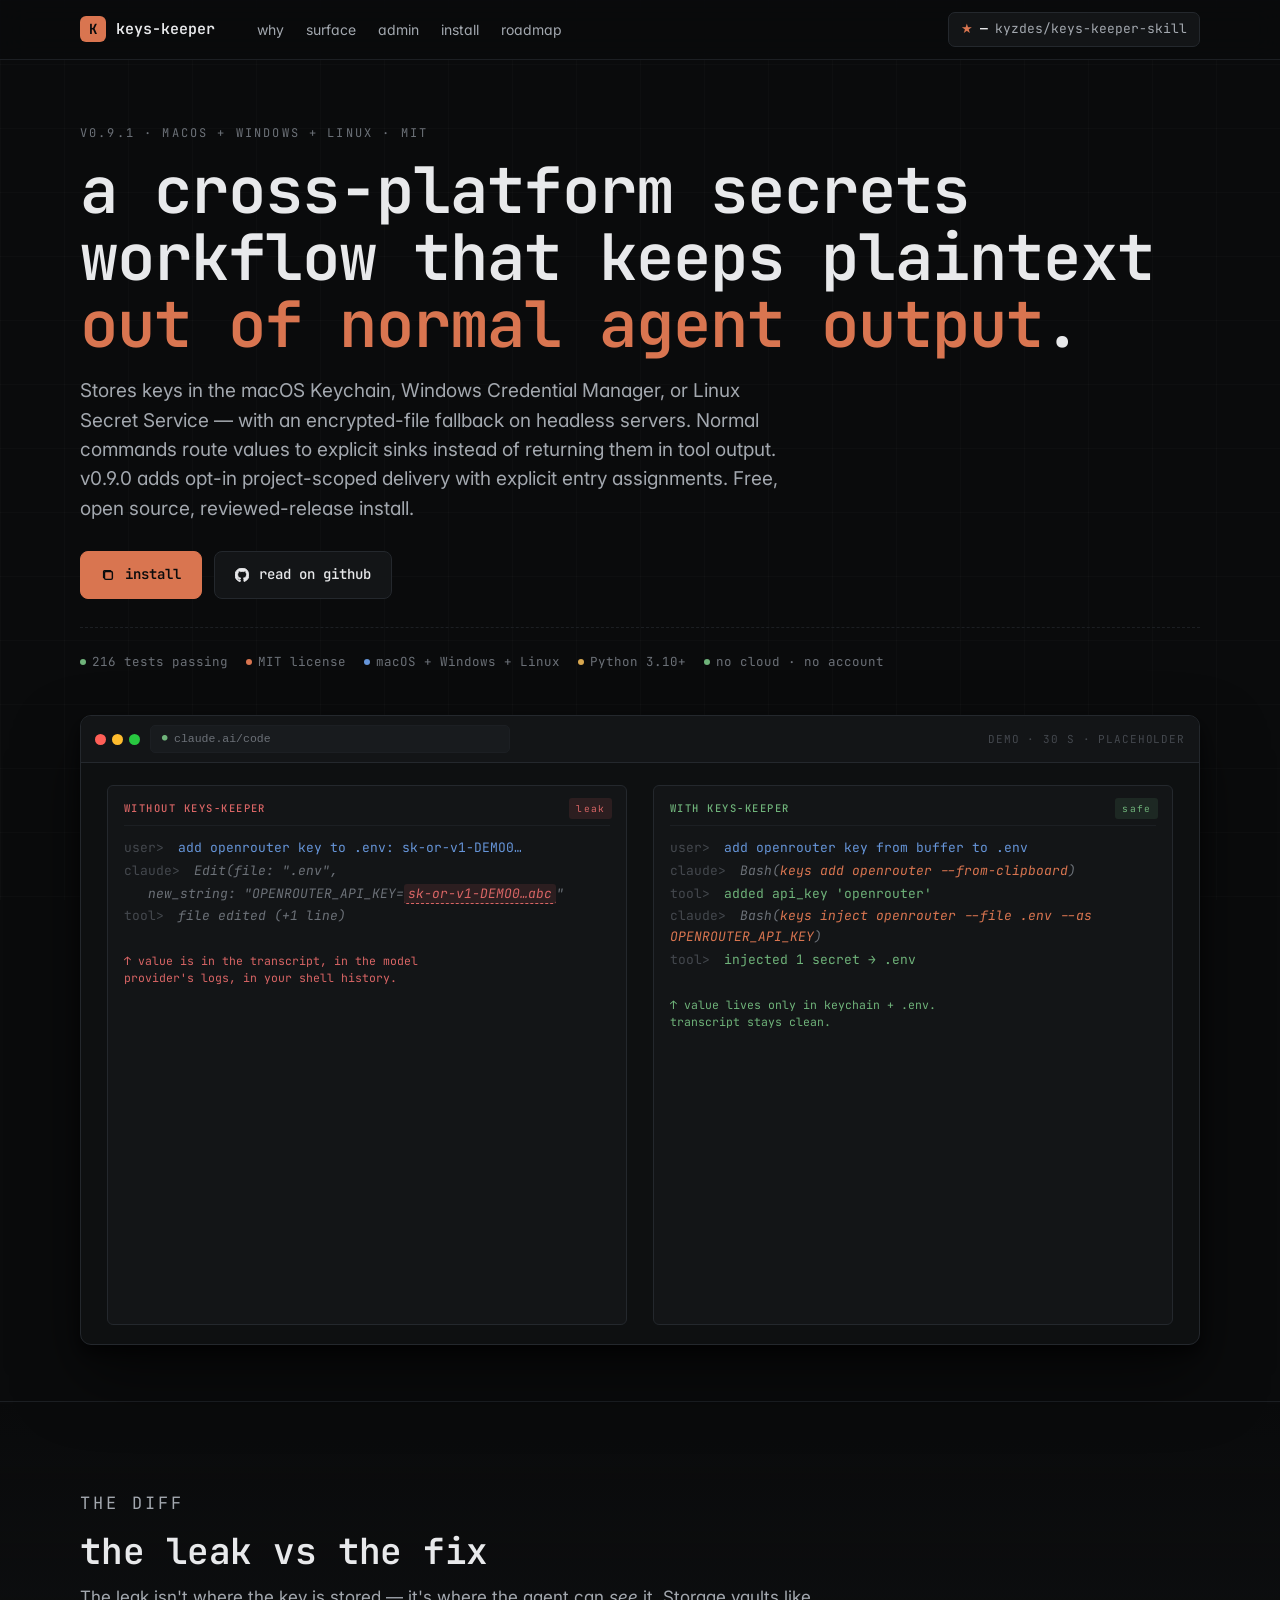
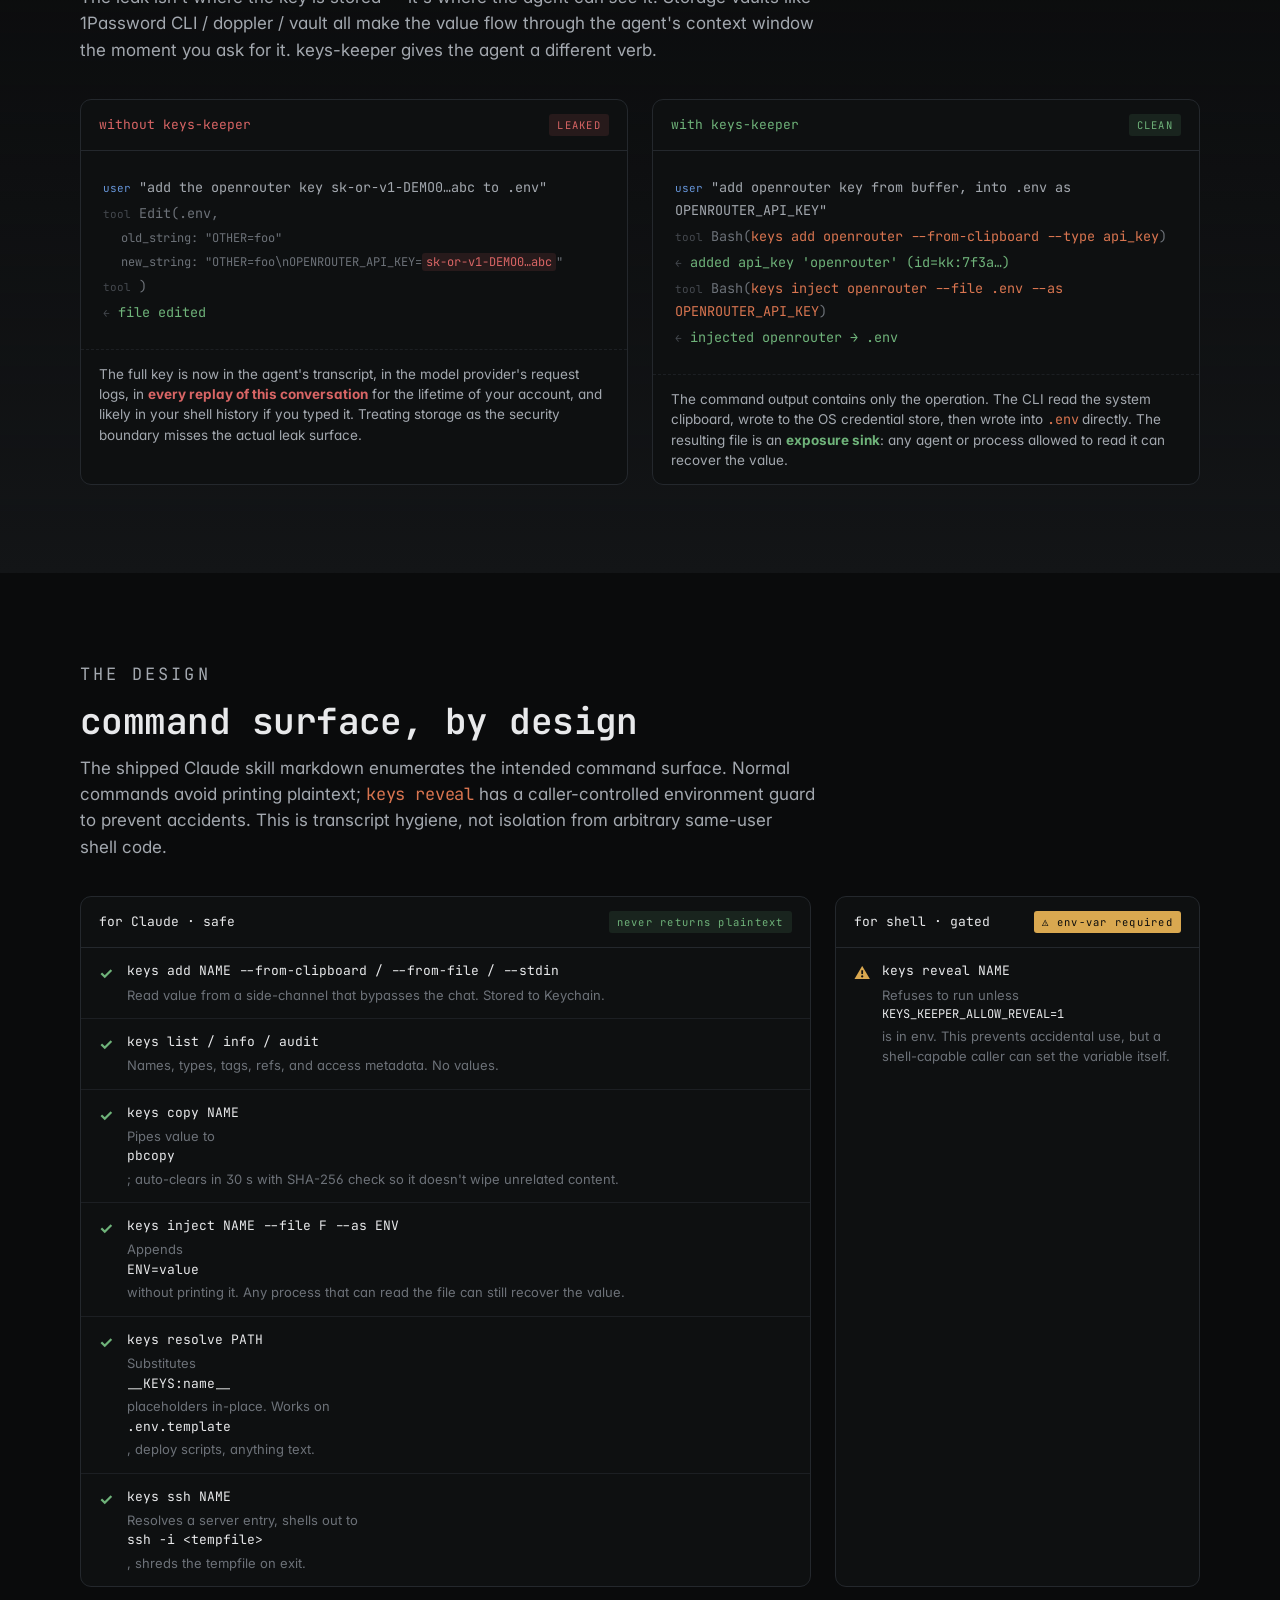
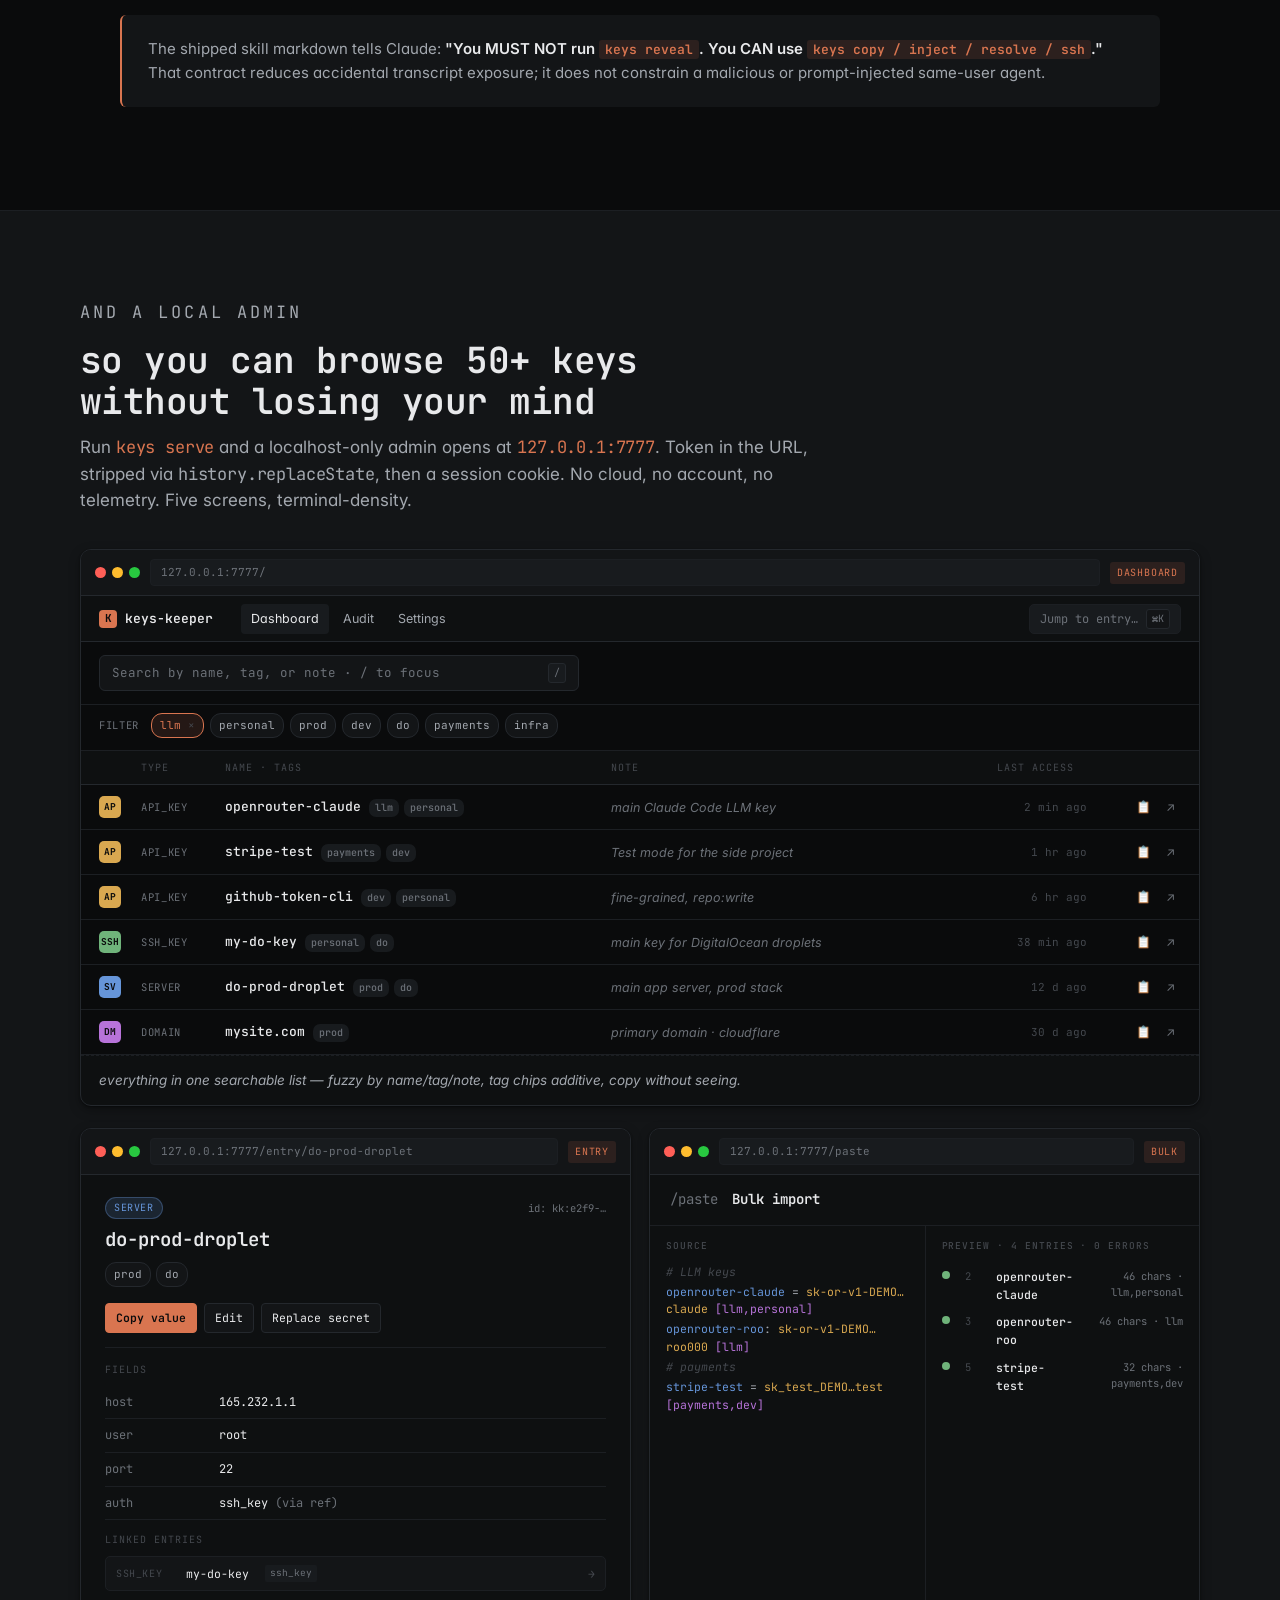
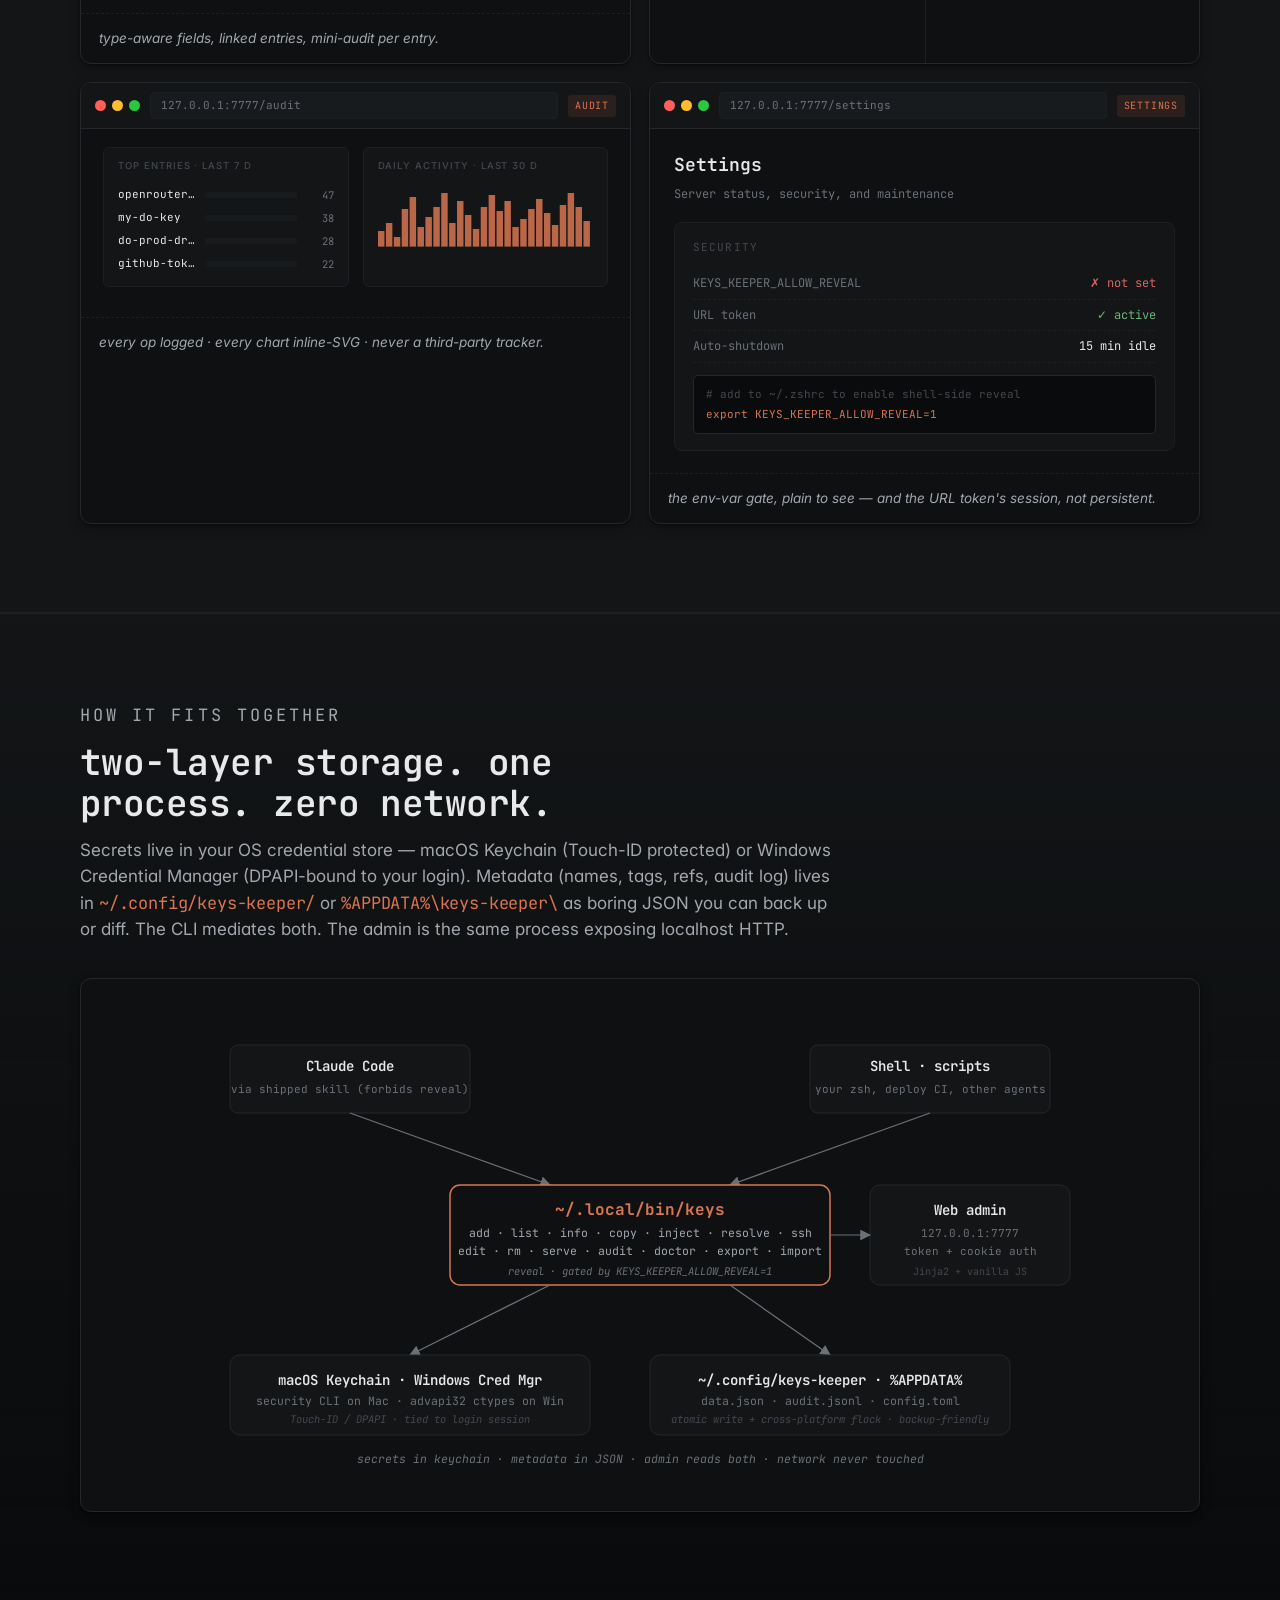
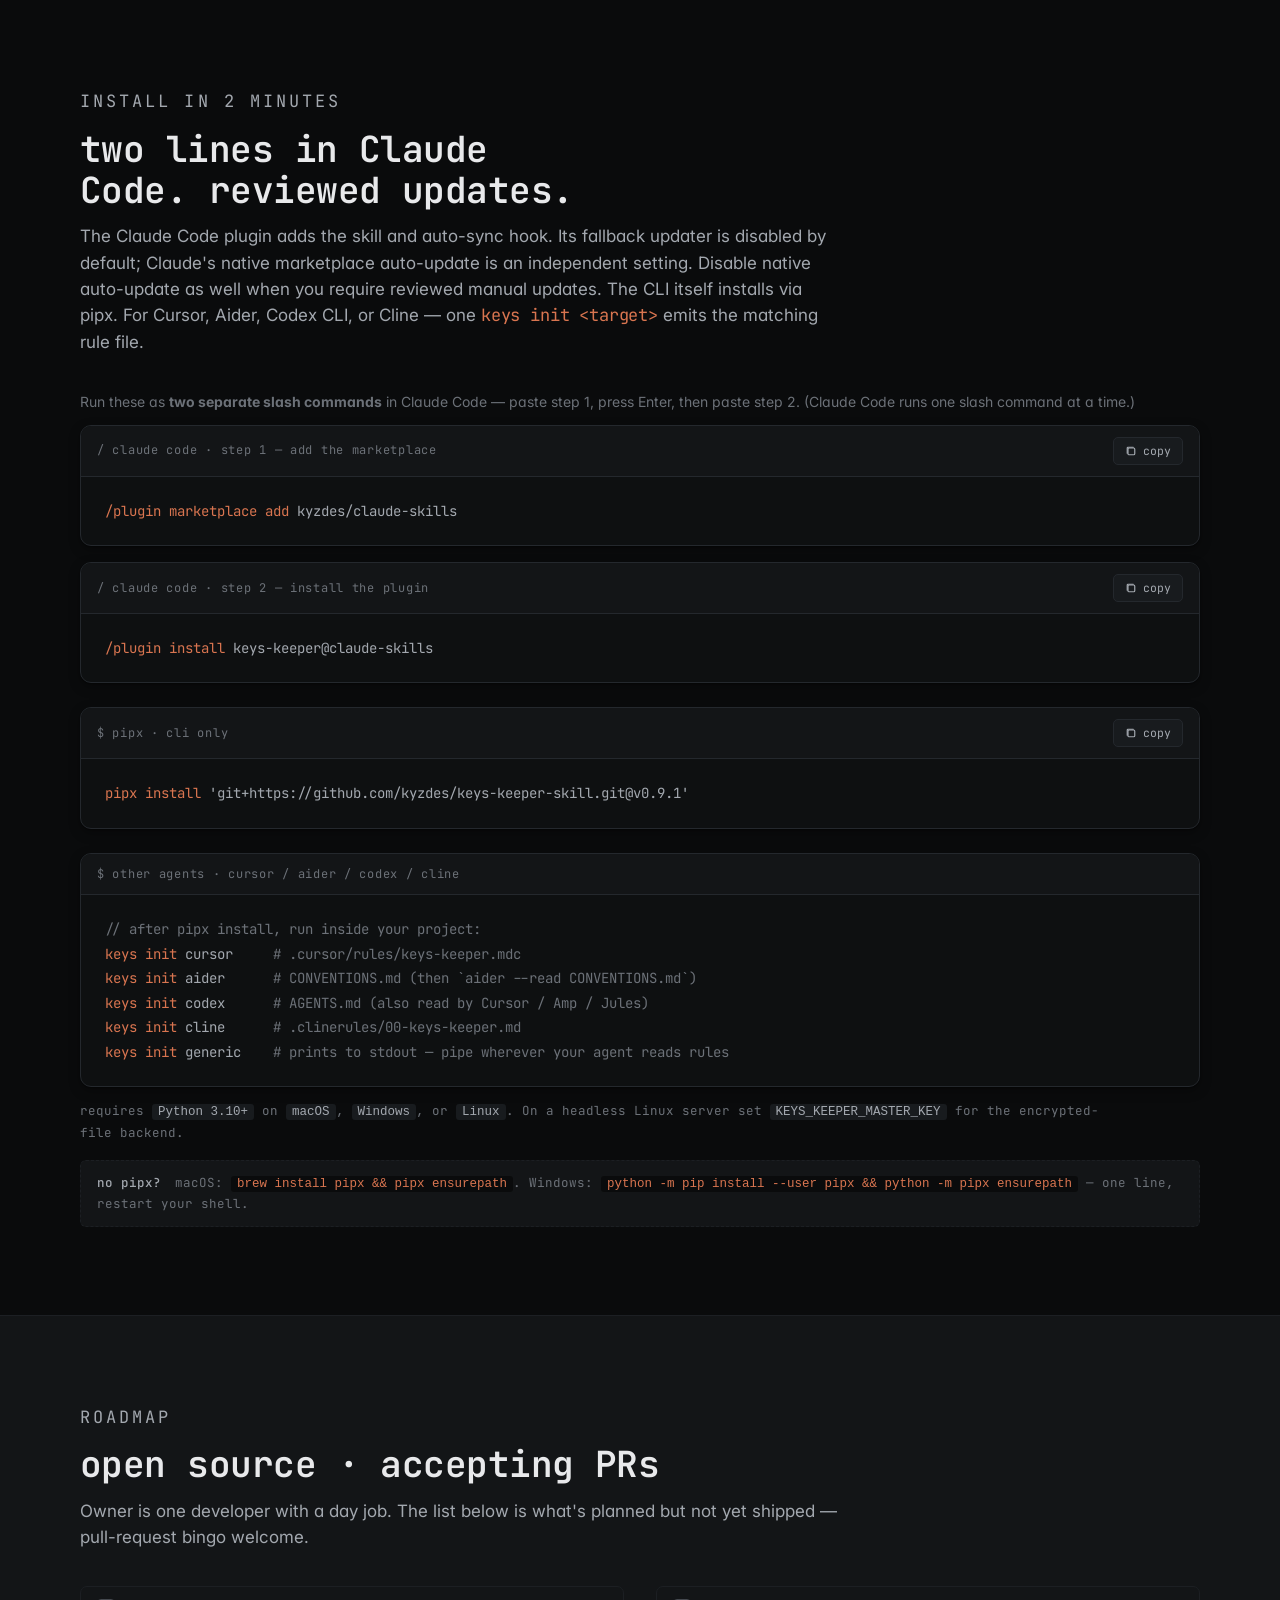
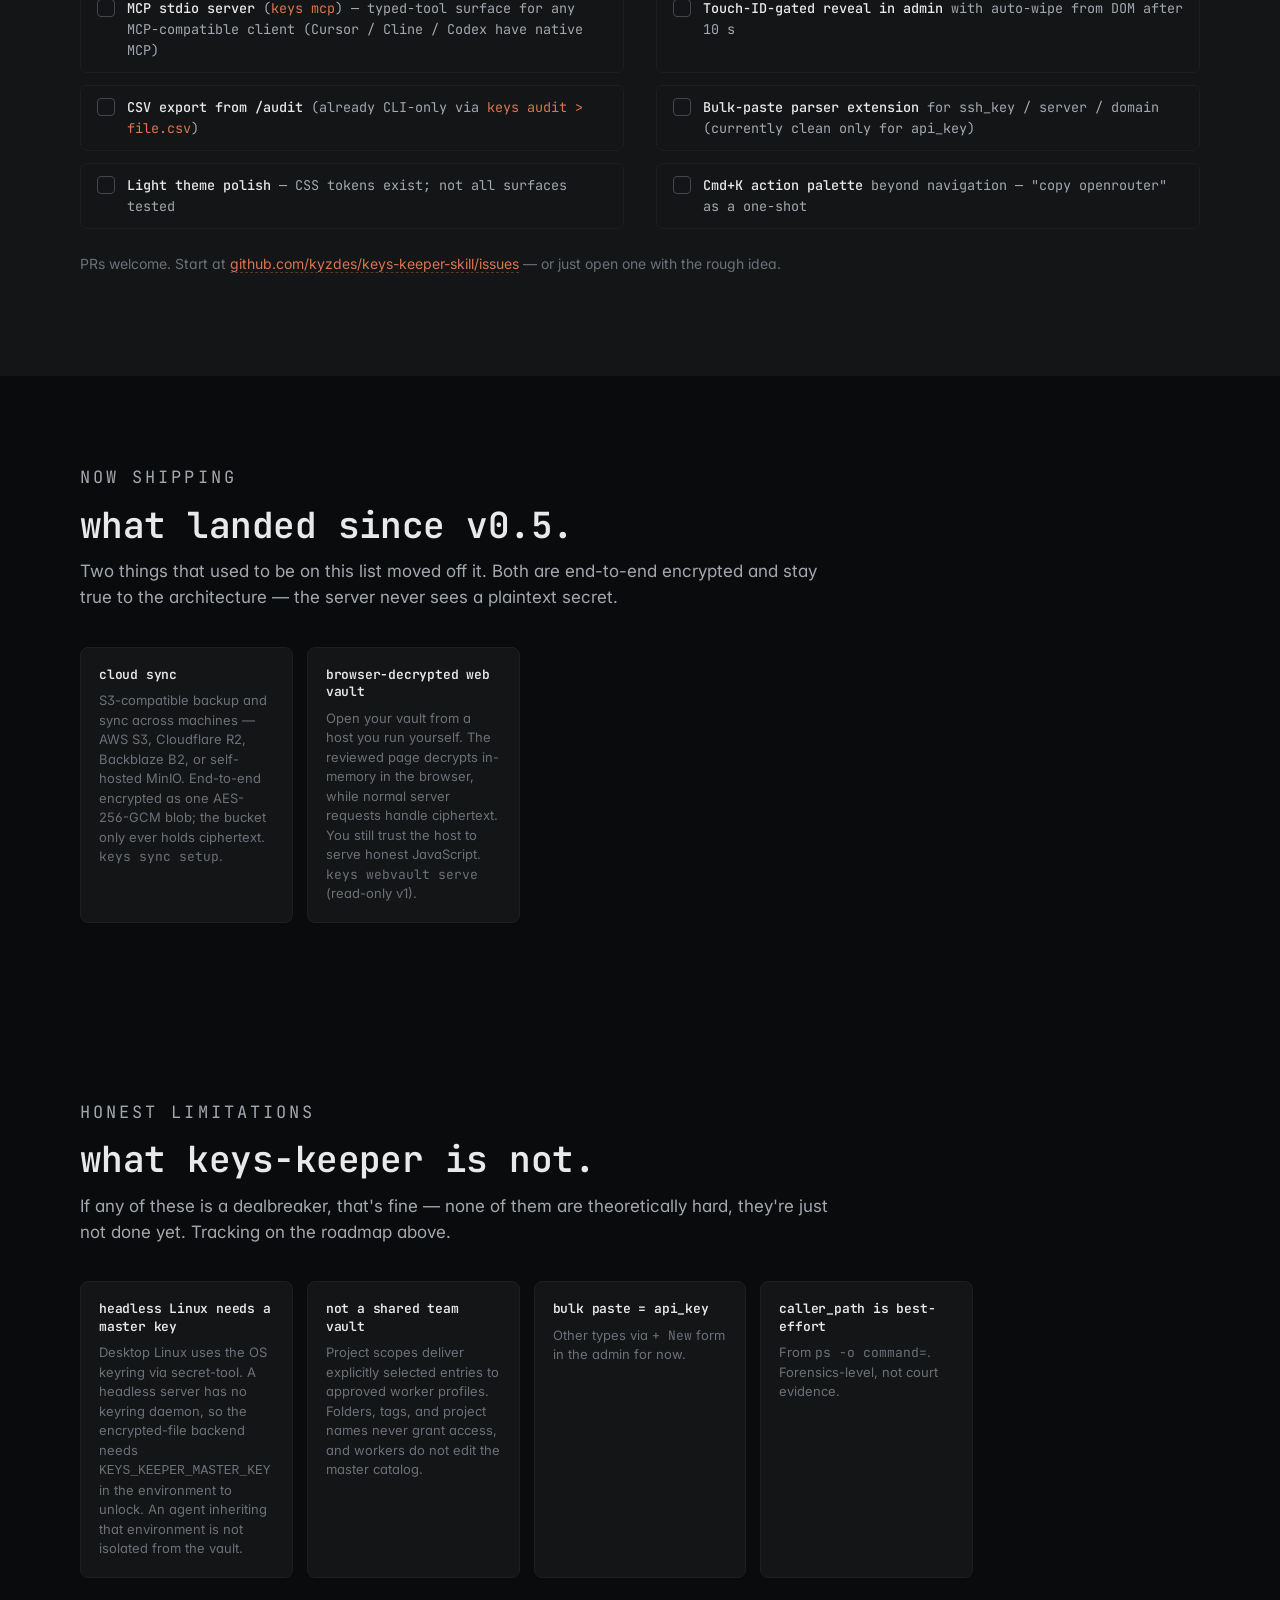
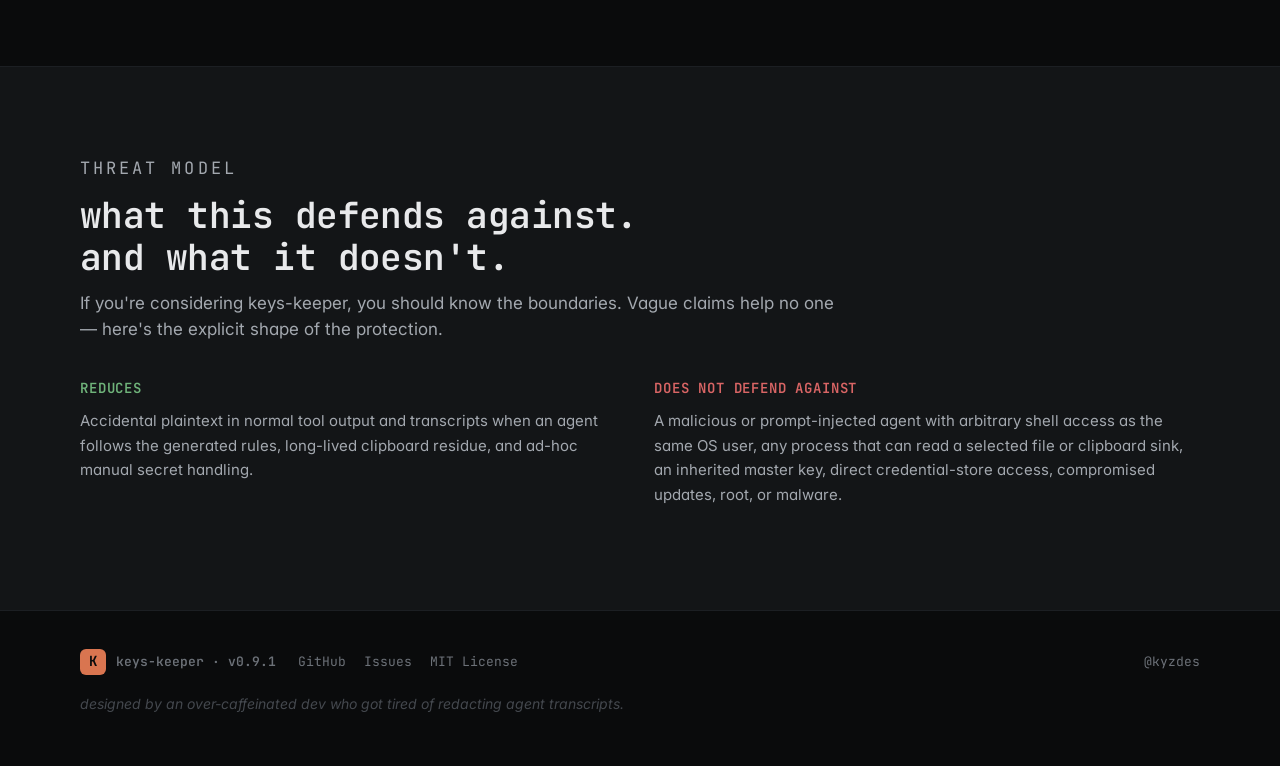
==== docs/landing/index.html @ 40815736 "Align release documentation and generated fixtures with 0.9.1" ====
<!DOCTYPE html>
<html lang="en" data-theme="dark">
<head>
<meta charset="UTF-8">
<meta name="viewport" content="width=device-width, initial-scale=1, viewport-fit=cover">
<title>keys-keeper · keep plaintext out of normal agent tool responses</title>
<meta name="description" content="Stores keys in the native OS credential store and routes normal agent workflows to explicit local sinks without printing plaintext. Free, MIT, OSS.">
<meta name="theme-color" content="#0a0b0c">
<meta property="og:title" content="keys-keeper · transcript-safer secret workflows for coding agents">
<meta property="og:description" content="Stores keys in the native OS credential store and avoids returning plaintext in normal agent tool output. Same-user shell access remains outside the boundary.">
<meta property="og:url" content="https://github.com/kyzdes/keys-keeper-skill">
<meta property="og:type" content="website">
<meta name="twitter:card" content="summary_large_image">
<link rel="preconnect" href="https://fonts.googleapis.com">
<link rel="preconnect" href="https://fonts.gstatic.com" crossorigin>
<link href="https://fonts.googleapis.com/css2?family=JetBrains+Mono:wght@400;500;600;700&family=Inter:wght@400;450;500;600;700&display=swap" rel="stylesheet">
<style>
/* ──────────────── tokens (lifted from src/keys_keeper/static/app.css) ─────────────── */
:root {
  --bg: #0a0b0c;
  --bg-elevated: #0e1011;
  --surface: #131517;
  --surface-2: #181b1e;
  --surface-hover: #1f2327;
  --border: #24282d;
  --border-subtle: #1c1f23;
  --border-strong: #2f343a;
  --text: #e8e9eb;
  --text-2: #a3a8af;
  --text-3: #6c7178;
  --text-4: #44484e;
  --accent: #d97550;
  --accent-soft: rgba(217, 117, 80, 0.12);
  --accent-line: rgba(217, 117, 80, 0.35);
  --success: #6fb37a;
  --success-soft: rgba(111, 179, 122, 0.12);
  --danger: #d96565;
  --danger-soft: rgba(217, 101, 101, 0.12);
  --warning: #d9a850;
  --info: #6695d9;
  --type-api: #d9a850;
  --type-ssh: #6fb37a;
  --type-server: #6695d9;
  --type-domain: #b773d9;
  --type-note: #8d92a0;
  --shadow-md: 0 1px 2px rgba(0,0,0,0.4), 0 4px 12px rgba(0,0,0,0.3);
  --shadow-lg: 0 4px 8px rgba(0,0,0,0.5), 0 16px 32px rgba(0,0,0,0.4);
  --shadow-xl: 0 8px 16px rgba(0,0,0,0.55), 0 32px 64px rgba(0,0,0,0.5);
  --max-w: 1120px;
  --gutter: 28px;
}

* { box-sizing: border-box; }
html, body { margin: 0; padding: 0; }
body {
  font-family: 'Inter', -apple-system, BlinkMacSystemFont, sans-serif;
  background: var(--bg);
  color: var(--text);
  font-size: 16px;
  line-height: 1.55;
  -webkit-font-smoothing: antialiased;
  -moz-osx-font-smoothing: grayscale;
  font-feature-settings: "ss01", "cv11";
}
.mono { font-family: 'JetBrains Mono', ui-monospace, 'SF Mono', Menlo, monospace; font-feature-settings: "ss01", "cv02", "cv11"; letter-spacing: -0.01em; }

a { color: inherit; text-decoration: none; }
a:hover { color: var(--accent); }
button { font: inherit; cursor: pointer; }
::selection { background: var(--accent-soft); color: var(--text); }

/* subtle ambient grid behind the hero — enough to ground but not loud */
body::before {
  content: '';
  position: fixed;
  inset: 0;
  background-image:
    linear-gradient(to right, rgba(255,255,255,0.018) 1px, transparent 1px),
    linear-gradient(to bottom, rgba(255,255,255,0.018) 1px, transparent 1px);
  background-size: 64px 64px;
  pointer-events: none;
  z-index: 0;
}

main, nav, footer { position: relative; z-index: 1; }

/* ──────────────── nav ─────────────── */
nav.topbar {
  position: sticky;
  top: 0;
  z-index: 10;
  display: flex;
  align-items: center;
  height: 60px;
  padding: 0 var(--gutter);
  background: rgba(10, 11, 12, 0.78);
  backdrop-filter: saturate(160%) blur(14px);
  border-bottom: 1px solid var(--border-subtle);
}
nav .inner {
  width: 100%;
  max-width: var(--max-w);
  margin: 0 auto;
  display: flex;
  align-items: center;
  gap: 18px;
}
.brand { display: flex; align-items: center; gap: 10px; font-family: 'JetBrains Mono', monospace; font-weight: 600; font-size: 15px; }
.brand .glyph { width: 26px; height: 26px; border-radius: 6px; background: var(--accent); color: var(--bg); font-size: 14px; font-weight: 700; display: inline-flex; align-items: center; justify-content: center; }
nav .links { display: flex; gap: 22px; margin-left: 24px; font-size: 14px; color: var(--text-2); }
nav .links a:hover { color: var(--text); }
nav .spacer { flex: 1; }
nav .stars {
  display: inline-flex; align-items: center; gap: 7px;
  padding: 6px 12px;
  background: var(--surface);
  border: 1px solid var(--border);
  border-radius: 7px;
  font-family: 'JetBrains Mono', monospace;
  font-size: 13px;
  color: var(--text-2);
}
nav .stars b { color: var(--text); font-weight: 600; }
nav .stars .star { color: var(--accent); }

/* ──────────────── shared ─────────────── */
section { padding: 88px var(--gutter); }
.wrap { max-width: var(--max-w); margin: 0 auto; }
h1, h2, h3 { font-family: 'JetBrains Mono', monospace; font-weight: 600; letter-spacing: -0.015em; }
h1 { font-size: clamp(38px, 5.6vw, 64px); line-height: 1.05; margin: 0 0 18px; text-wrap: balance; }
h2 { font-size: clamp(26px, 3.2vw, 36px); line-height: 1.15; margin: 0 0 12px; text-wrap: balance; }
h3 { font-size: 18px; line-height: 1.3; margin: 0 0 8px; }
p { margin: 0 0 14px; color: var(--text-2); text-wrap: pretty; }
.eyebrow { font-family: 'JetBrains Mono', monospace; font-size: 12px; letter-spacing: 0.18em; color: var(--text-3); text-transform: uppercase; margin: 0 0 14px; }
.section-head { margin-bottom: 36px; max-width: 760px; }
.section-head p { font-size: 17px; color: var(--text-2); }

/* ──────────────── S1 hero ─────────────── */
.hero { padding: 64px var(--gutter) 56px; }
.hero .wrap { display: grid; grid-template-columns: 1fr; gap: 44px; align-items: start; }
.hero h1 { color: var(--text); }
.hero h1 .accent { color: var(--accent); }
.hero .sub { font-size: 19px; line-height: 1.55; max-width: 720px; color: var(--text-2); margin: 0 0 28px; }

.cta-row { display: flex; gap: 12px; flex-wrap: wrap; align-items: center; }
.btn {
  display: inline-flex; align-items: center; gap: 10px;
  padding: 12px 20px;
  border-radius: 8px;
  border: 1px solid var(--border);
  background: var(--surface);
  color: var(--text);
  font-family: 'JetBrains Mono', monospace;
  font-size: 14px;
  font-weight: 500;
  transition: all 100ms ease;
}
.btn:hover { background: var(--surface-hover); border-color: var(--border-strong); color: var(--text); }
.btn-primary { background: var(--accent); border-color: var(--accent); color: var(--bg); font-weight: 600; }
.btn-primary:hover { filter: brightness(1.07); background: var(--accent); color: var(--bg); }
.btn-primary svg { stroke: var(--bg); }
.btn svg { width: 14px; height: 14px; stroke: currentColor; flex-shrink: 0; }

.hero-badges {
  display: flex; flex-wrap: wrap; gap: 10px 18px;
  margin-top: 28px;
  padding-top: 24px;
  border-top: 1px dashed var(--border-subtle);
  font-family: 'JetBrains Mono', monospace;
  font-size: 12.5px;
  color: var(--text-3);
}
.hero-badges span { display: inline-flex; align-items: center; gap: 6px; }
.hero-badges .dot { width: 6px; height: 6px; border-radius: 50%; background: var(--success); }
.hero-badges .dot-warn { background: var(--warning); }
.hero-badges .dot-info { background: var(--info); }
.hero-badges .dot-mit { background: var(--accent); }

/* ── hero video slot — animated terminal mock until real .mp4 lands ── */
.video-frame {
  position: relative;
  aspect-ratio: 16 / 9;
  border: 1px solid var(--border);
  border-radius: 11px;
  background: var(--bg-elevated);
  box-shadow: var(--shadow-xl);
  overflow: hidden;
}
.video-chrome {
  display: flex; align-items: center; gap: 10px;
  padding: 9px 14px;
  border-bottom: 1px solid var(--border);
  background: var(--surface);
}
.dots { display: inline-flex; gap: 6px; }
.dots span { width: 11px; height: 11px; border-radius: 50%; }
.dots span:nth-child(1) { background: #ff5f57; }
.dots span:nth-child(2) { background: #febc2e; }
.dots span:nth-child(3) { background: #28c840; }
.video-chrome .url {
  flex: 1; max-width: 360px; padding: 4px 11px; background: var(--surface-2);
  border: 1px solid var(--border-subtle); border-radius: 5px;
  font-family: 'JetBrains Mono', monospace; font-size: 11.5px; color: var(--text-3);
  display: flex; align-items: center; gap: 7px;
}
.video-chrome .url::before { content: '●'; color: var(--success); font-size: 9px; }
.video-chrome .label {
  margin-left: auto; font-family: 'JetBrains Mono', monospace; font-size: 11px;
  letter-spacing: 0.08em; color: var(--text-4); text-transform: uppercase;
}

.terminal-mock {
  font-family: 'JetBrains Mono', monospace;
  font-size: 13px;
  line-height: 1.6;
  padding: 22px 26px;
  display: grid;
  grid-template-columns: 1fr 1fr;
  gap: 26px;
  height: calc(100% - 44px);
  overflow: hidden;
}
.tm-pane { position: relative; padding: 14px 16px; border-radius: 6px; background: var(--surface); border: 1px solid var(--border); overflow: hidden; }
.tm-pane h4 {
  font-size: 10.5px; letter-spacing: 0.14em; text-transform: uppercase;
  margin: 0 0 12px; padding-bottom: 8px; border-bottom: 1px solid var(--border-subtle);
  font-family: 'JetBrains Mono', monospace; font-weight: 500;
}
.tm-pane.bad h4 { color: var(--danger); }
.tm-pane.good h4 { color: var(--success); }
.tm-pane.bad { animation: pulseBad 16s ease-in-out infinite; }
.tm-pane.good { animation: pulseGood 16s ease-in-out infinite; }
@keyframes pulseBad {
  0%, 45%, 100% { box-shadow: 0 0 0 0 rgba(217, 101, 101, 0); border-color: var(--border); }
  50%, 90%      { box-shadow: 0 0 0 1px var(--danger); border-color: var(--danger); }
}
@keyframes pulseGood {
  0%, 45%, 100% { box-shadow: 0 0 0 1px var(--success); border-color: var(--success); }
  50%, 90%      { box-shadow: 0 0 0 0 rgba(111, 179, 122, 0); border-color: var(--border); }
}
.tm-line { color: var(--text-2); margin: 2px 0; }
.tm-line .prompt { color: var(--text-4); margin-right: 6px; }
.tm-line .user { color: var(--info); }
.tm-line .tool { color: var(--text-3); font-style: italic; }
.tm-line .leak { color: var(--danger); background: var(--danger-soft); padding: 1px 4px; border-radius: 3px; border-bottom: 1px dashed var(--danger); }
.tm-line .ok { color: var(--success); }
.tm-line .cmd { color: var(--accent); }
.tm-caption {
  position: absolute; bottom: 10px; left: 16px; right: 16px;
  font-size: 11px; color: var(--text-4); font-style: italic;
  border-top: 1px dashed var(--border-subtle); padding-top: 10px;
  margin-top: 10px;
  background: var(--surface);
}
.tm-marker {
  position: absolute; top: 12px; right: 14px;
  font-family: 'JetBrains Mono', monospace;
  font-size: 9.5px; letter-spacing: 0.12em;
  padding: 3px 7px; border-radius: 3px;
}
.tm-marker.bad { background: var(--danger-soft); color: var(--danger); }
.tm-marker.good { background: var(--success-soft); color: var(--success); }

.hero-cta-bar { display: flex; flex-direction: column; gap: 22px; }

/* ──────────────── S2 contrast ─────────────── */
.contrast { background: linear-gradient(180deg, transparent 0%, var(--surface) 100%); border-top: 1px solid var(--border-subtle); }
.contrast-grid { display: grid; grid-template-columns: 1fr 1fr; gap: 24px; }
.contrast-col { border: 1px solid var(--border); border-radius: 11px; background: var(--bg-elevated); overflow: hidden; transition: opacity 200ms ease; }
.contrast-col__header { display: flex; align-items: center; justify-content: space-between; padding: 14px 18px; border-bottom: 1px solid var(--border); font-family: 'JetBrains Mono', monospace; font-size: 13px; }
.contrast-col__header .pill { font-size: 10.5px; letter-spacing: 0.12em; padding: 3px 8px; border-radius: 3px; }
.contrast-col.bad .pill { background: var(--danger-soft); color: var(--danger); }
.contrast-col.good .pill { background: var(--success-soft); color: var(--success); }
.contrast-col.bad .contrast-col__header { color: var(--danger); }
.contrast-col.good .contrast-col__header { color: var(--success); }
.contrast-col__body { padding: 22px; font-family: 'JetBrains Mono', monospace; font-size: 13.5px; line-height: 1.7; }
.contrast-col__caption {
  padding: 14px 18px; border-top: 1px dashed var(--border-subtle);
  font-family: 'Inter', sans-serif; font-size: 13.5px; color: var(--text-2); line-height: 1.5;
}
.contrast-col.bad .contrast-col__caption strong { color: var(--danger); }
.contrast-col.good .contrast-col__caption strong { color: var(--success); }

.tx-line { color: var(--text-2); margin: 3px 0; }
.tx-line .role { color: var(--text-4); margin-right: 8px; font-size: 11px; }
.tx-line .role-user { color: var(--info); }
.tx-line .tool { color: var(--text-3); }
.tx-line .leak { color: var(--danger); background: var(--danger-soft); padding: 1px 4px; border-radius: 3px; }
.tx-line .ok { color: var(--success); }
.tx-line .cmd { color: var(--accent); }
.tx-line.indent { padding-left: 18px; color: var(--text-3); font-size: 12px; }

/* ──────────────── S3 surface ─────────────── */
.surface-grid { display: grid; grid-template-columns: 2fr 1fr; gap: 24px; }
.surface-col {
  background: var(--bg-elevated); border: 1px solid var(--border); border-radius: 11px; overflow: hidden;
}
.surface-col__header { padding: 14px 18px; border-bottom: 1px solid var(--border); display: flex; align-items: center; justify-content: space-between; }
.surface-col__header .label { font-family: 'JetBrains Mono', monospace; font-size: 13px; }
.surface-col__header .badge { font-family: 'JetBrains Mono', monospace; font-size: 10.5px; letter-spacing: 0.12em; padding: 3px 8px; border-radius: 3px; }
.surface-col.safe .badge { background: var(--success-soft); color: var(--success); }
.surface-col.gated .badge { background: var(--warning); color: var(--bg); }
.surface-row { display: grid; grid-template-columns: 16px 1fr; gap: 12px; padding: 13px 18px; border-bottom: 1px solid var(--border-subtle); align-items: start; }
.surface-row:last-child { border-bottom: none; }
.surface-row .check { color: var(--success); font-weight: 700; line-height: 1.5; }
.surface-row.warn .check { color: var(--warning); }
.surface-row code { font-family: 'JetBrains Mono', monospace; font-size: 13px; color: var(--text); display: block; margin-bottom: 4px; }
.surface-row .desc { font-size: 13px; color: var(--text-3); line-height: 1.5; }
.surface-callout {
  margin-top: 28px;
  padding: 22px 26px;
  border-left: 2px solid var(--accent);
  background: var(--surface);
  border-radius: 6px;
  font-family: 'Inter', sans-serif;
  font-size: 15px;
  color: var(--text-2);
  line-height: 1.6;
}
.surface-callout strong { color: var(--text); font-weight: 600; }
.surface-callout code { font-family: 'JetBrains Mono', monospace; color: var(--accent); background: var(--accent-soft); padding: 1px 6px; border-radius: 3px; font-size: 13px; }

/* ──────────────── S4 admin tour ─────────────── */
.admin-section { background: var(--surface); border-top: 1px solid var(--border-subtle); border-bottom: 1px solid var(--border-subtle); }
.admin-tour { display: grid; grid-template-columns: 1fr; gap: 22px; }
.admin-mock {
  background: var(--bg-elevated);
  border: 1px solid var(--border);
  border-radius: 11px;
  overflow: hidden;
  box-shadow: var(--shadow-md);
}
.admin-mock__chrome {
  display: flex; align-items: center; gap: 10px;
  padding: 9px 14px;
  border-bottom: 1px solid var(--border);
  background: var(--surface);
}
.admin-mock__chrome .url {
  flex: 1; padding: 4px 10px; background: var(--surface-2);
  border: 1px solid var(--border-subtle); border-radius: 4px;
  font-family: 'JetBrains Mono', monospace; font-size: 11px; color: var(--text-3);
}
.admin-mock__chrome .pill {
  font-family: 'JetBrains Mono', monospace; font-size: 10px; letter-spacing: 0.08em;
  padding: 3px 7px; background: var(--accent-soft); color: var(--accent); border-radius: 3px;
}
.admin-mock__caption {
  padding: 14px 18px; font-size: 13.5px; color: var(--text-2);
  border-top: 1px dashed var(--border-subtle);
  font-style: italic;
}
.admin-mock__body { background: var(--bg); }

/* dashboard hero mock */
.am-topbar {
  display: flex; align-items: center; gap: 14px;
  padding: 0 18px; height: 46px; border-bottom: 1px solid var(--border);
  background: var(--bg-elevated);
}
.am-topbar .brand-mini { display: flex; align-items: center; gap: 8px; font-family: 'JetBrains Mono', monospace; font-size: 13px; font-weight: 600; }
.am-topbar .brand-mini .glyph { width: 18px; height: 18px; border-radius: 4px; background: var(--accent); color: var(--bg); font-size: 11px; font-weight: 700; display: inline-flex; align-items: center; justify-content: center; }
.am-topbar .nav-links { display: flex; gap: 4px; margin-left: 14px; }
.am-topbar .nav-links a { padding: 5px 10px; font-size: 12.5px; color: var(--text-2); border-radius: 4px; }
.am-topbar .nav-links a.active { background: var(--surface-2); color: var(--text); }
.am-topbar .spacer { flex: 1; }
.am-topbar .palette {
  font-family: 'JetBrains Mono', monospace; font-size: 12px;
  padding: 4px 10px; background: var(--surface-2);
  border: 1px solid var(--border-subtle); border-radius: 5px;
  color: var(--text-3); display: inline-flex; align-items: center; gap: 8px;
}
.am-topbar .palette .kbd { padding: 1px 5px; font-size: 10px; background: var(--surface); border: 1px solid var(--border); border-radius: 3px; }

.am-toolbar { padding: 13px 18px; border-bottom: 1px solid var(--border-subtle); }
.am-search {
  display: flex; align-items: center; gap: 9px; padding: 7px 12px;
  background: var(--surface); border: 1px solid var(--border); border-radius: 6px;
  font-family: 'JetBrains Mono', monospace; font-size: 12.5px;
  max-width: 480px;
}
.am-search .ph { color: var(--text-3); }
.am-search .kbd { margin-left: auto; padding: 1px 5px; font-size: 10px; background: var(--surface-2); border: 1px solid var(--border); border-radius: 3px; color: var(--text-3); }

.am-tagrail { display: flex; gap: 6px; padding: 8px 18px 12px; border-bottom: 1px solid var(--border-subtle); flex-wrap: wrap; }
.am-tagrail .label { font-family: 'JetBrains Mono', monospace; font-size: 10.5px; letter-spacing: 0.06em; color: var(--text-3); margin-right: 6px; align-self: center; }
.am-chip { font-family: 'JetBrains Mono', monospace; font-size: 11px; padding: 3px 8px; border: 1px solid var(--border); border-radius: 11px; color: var(--text-2); background: var(--surface); }
.am-chip.active { border-color: var(--accent); color: var(--accent); background: var(--accent-soft); }

.am-thead {
  display: grid; grid-template-columns: 28px 70px 1.4fr 1.4fr 90px 80px;
  gap: 14px; padding: 9px 18px; border-bottom: 1px solid var(--border);
  background: var(--bg-elevated); font-family: 'JetBrains Mono', monospace;
  font-size: 10px; letter-spacing: 0.1em; color: var(--text-4); text-transform: uppercase;
}
.am-row {
  display: grid; grid-template-columns: 28px 70px 1.4fr 1.4fr 90px 80px;
  gap: 14px; padding: 11px 18px; border-bottom: 1px solid var(--border-subtle);
  align-items: center;
}
.am-row .ti {
  width: 22px; height: 22px; border-radius: 5px; font-family: 'JetBrains Mono', monospace;
  font-size: 9.5px; font-weight: 700; color: var(--bg);
  display: inline-flex; align-items: center; justify-content: center;
}
.am-row .ti.api_key { background: var(--type-api); }
.am-row .ti.ssh_key { background: var(--type-ssh); }
.am-row .ti.server { background: var(--type-server); }
.am-row .ti.domain { background: var(--type-domain); }
.am-row .type-label { font-family: 'JetBrains Mono', monospace; font-size: 10.5px; letter-spacing: 0.06em; color: var(--text-3); text-transform: uppercase; }
.am-row .name { font-family: 'JetBrains Mono', monospace; font-size: 13px; font-weight: 500; }
.am-row .name .tagchips { display: inline-flex; gap: 5px; margin-left: 8px; }
.am-row .name .tag-mini { font-family: 'JetBrains Mono', monospace; font-size: 10px; padding: 1px 6px; background: var(--surface-2); border-radius: 7px; color: var(--text-3); }
.am-row .note { font-family: 'Inter', sans-serif; font-size: 12.5px; color: var(--text-3); font-style: italic; overflow: hidden; text-overflow: ellipsis; white-space: nowrap; }
.am-row .ago { font-family: 'JetBrains Mono', monospace; font-size: 11px; color: var(--text-4); text-align: right; }
.am-row .ops { display: flex; gap: 5px; justify-content: flex-end; color: var(--text-3); }
.am-row .ops span { width: 22px; height: 22px; border-radius: 4px; display: inline-flex; align-items: center; justify-content: center; font-size: 12px; }

/* admin grid (4 small cards) */
.admin-grid { display: grid; grid-template-columns: 1fr 1fr; gap: 18px; }

/* entry detail mock */
.am-detail { padding: 22px 24px; }
.am-detail__head { display: flex; align-items: center; gap: 10px; margin-bottom: 6px; }
.am-detail__head .badge { padding: 2px 8px; border-radius: 11px; font-family: 'JetBrains Mono', monospace; font-size: 10px; letter-spacing: 0.06em; text-transform: uppercase; background: rgba(102, 149, 217, 0.16); color: var(--type-server); border: 1px solid rgba(102, 149, 217, 0.34); }
.am-detail__head .id { font-family: 'JetBrains Mono', monospace; font-size: 10.5px; color: var(--text-3); margin-left: auto; }
.am-detail__name { font-family: 'JetBrains Mono', monospace; font-size: 19px; font-weight: 600; margin: 4px 0 8px; }
.am-detail__tags { display: flex; gap: 5px; margin-bottom: 16px; }
.am-detail__actions { display: flex; gap: 7px; padding-bottom: 14px; border-bottom: 1px solid var(--border-subtle); margin-bottom: 14px; }
.am-detail__actions .b { padding: 5px 10px; font-family: 'JetBrains Mono', monospace; font-size: 11.5px; border-radius: 4px; border: 1px solid var(--border); background: var(--surface); color: var(--text); }
.am-detail__actions .b.primary { background: var(--accent); color: var(--bg); border-color: var(--accent); font-weight: 600; }
.am-detail__sec { font-family: 'JetBrains Mono', monospace; font-size: 10px; letter-spacing: 0.1em; color: var(--text-4); text-transform: uppercase; margin-bottom: 8px; margin-top: 12px; }
.am-detail__field { display: grid; grid-template-columns: 100px 1fr; gap: 14px; padding: 7px 0; border-bottom: 1px solid var(--border-subtle); font-family: 'JetBrains Mono', monospace; font-size: 12px; }
.am-detail__field .k { color: var(--text-3); }
.am-detail__field .v { color: var(--text); }
.am-refs { padding: 8px 10px; background: var(--surface); border: 1px solid var(--border-subtle); border-radius: 5px; display: flex; align-items: center; gap: 10px; margin-top: 8px; font-family: 'JetBrains Mono', monospace; font-size: 11.5px; }
.am-refs .role { color: var(--text-4); width: 60px; font-size: 10px; letter-spacing: 0.06em; text-transform: uppercase; }
.am-refs .arrow { color: var(--text-4); margin-left: auto; }
.am-refs .target-name { color: var(--text); }
.am-refs .target-type { font-family: 'JetBrains Mono', monospace; font-size: 9.5px; padding: 1px 5px; background: var(--surface-2); border-radius: 2px; color: var(--text-3); margin-left: 6px; }

/* bulk paste mock */
.am-bulk { display: grid; grid-template-rows: auto 1fr; height: 100%; }
.am-bulk__head { display: flex; align-items: center; justify-content: space-between; padding: 14px 20px; border-bottom: 1px solid var(--border-subtle); }
.am-bulk__head h4 { margin: 0; font-family: 'JetBrains Mono', monospace; font-size: 14px; font-weight: 600; color: var(--text); }
.am-bulk__head .crumb { color: var(--text-3); margin-right: 6px; font-weight: 400; }
.am-bulk__split { display: grid; grid-template-columns: 1fr 1fr; min-height: 220px; }
.am-bulk__pane { padding: 13px 16px; font-family: 'JetBrains Mono', monospace; font-size: 11.5px; }
.am-bulk__pane + .am-bulk__pane { border-left: 1px solid var(--border-subtle); }
.am-bulk__pane h5 { margin: 0 0 9px; font-size: 9.5px; letter-spacing: 0.1em; color: var(--text-4); text-transform: uppercase; font-weight: 500; }
.am-bulk__pane .ln { color: var(--text-2); margin: 2px 0; }
.am-bulk__pane .ln .key { color: var(--type-server); }
.am-bulk__pane .ln .secret { color: var(--type-api); }
.am-bulk__pane .ln .comment { color: var(--text-4); font-style: italic; }
.am-bulk__pane .ln .tag { color: var(--type-domain); }
.am-bulk__row {
  display: grid; grid-template-columns: 14px 22px 1fr auto;
  gap: 9px; padding: 5px 0;
}
.am-bulk__row .dot { width: 8px; height: 8px; border-radius: 50%; background: var(--success); margin-top: 3px; }
.am-bulk__row .num { color: var(--text-4); font-size: 10.5px; }
.am-bulk__row .nm { font-weight: 500; }
.am-bulk__row .info { color: var(--text-3); font-size: 10.5px; text-align: right; }

/* audit mock */
.am-audit { padding: 18px 22px; }
.am-audit h4 { margin: 0 0 14px; font-family: 'JetBrains Mono', monospace; font-size: 14px; font-weight: 600; }
.am-audit__charts { display: grid; grid-template-columns: 1fr 1fr; gap: 14px; margin-bottom: 12px; }
.am-audit__chart { background: var(--surface); border: 1px solid var(--border-subtle); border-radius: 6px; padding: 11px 14px; }
.am-audit__chart h5 { margin: 0 0 9px; font-size: 9.5px; letter-spacing: 0.1em; color: var(--text-4); text-transform: uppercase; font-weight: 500; }
.am-bar { display: grid; grid-template-columns: 78px 1fr 28px; gap: 9px; align-items: center; padding: 3px 0; font-family: 'JetBrains Mono', monospace; font-size: 11px; }
.am-bar .n { color: var(--text); white-space: nowrap; overflow: hidden; text-overflow: ellipsis; }
.am-bar .track { height: 6px; background: var(--surface-2); border-radius: 1px; overflow: hidden; }
.am-bar .fill { height: 100%; background: var(--accent); }
.am-bar .num { color: var(--text-3); font-size: 10.5px; text-align: right; }
.am-audit__svg { width: 100%; height: 60px; margin-top: 4px; }

/* settings mock */
.am-set { padding: 22px 24px; }
.am-set h4 { margin: 0 0 6px; font-family: 'JetBrains Mono', monospace; font-size: 18px; font-weight: 600; }
.am-set__sub { font-family: 'JetBrains Mono', monospace; font-size: 12px; color: var(--text-3); margin-bottom: 18px; }
.am-set__card { background: var(--surface); border: 1px solid var(--border-subtle); border-radius: 8px; padding: 16px 18px; }
.am-set__title { font-family: 'JetBrains Mono', monospace; font-size: 11px; letter-spacing: 0.1em; color: var(--text-4); text-transform: uppercase; margin-bottom: 12px; }
.am-set__kv { display: grid; grid-template-columns: 1fr 1fr; gap: 12px; padding: 6px 0; border-bottom: 1px dashed var(--border-subtle); font-family: 'JetBrains Mono', monospace; font-size: 12px; }
.am-set__kv:last-child { border-bottom: none; }
.am-set__kv .k { color: var(--text-3); }
.am-set__kv .v { color: var(--text); text-align: right; }
.am-set__kv .v.danger { color: var(--danger); }
.am-set__kv .v.success { color: var(--success); }
.am-set__hint {
  margin-top: 12px; padding: 10px 12px; background: var(--bg);
  border: 1px solid var(--border); border-radius: 5px;
  font-family: 'JetBrains Mono', monospace; font-size: 11px; line-height: 1.55;
}
.am-set__hint .cm { color: var(--text-4); display: block; margin-bottom: 3px; }
.am-set__hint .ev { color: var(--accent); }

/* ──────────────── S5 architecture ─────────────── */
.arch { padding: 88px var(--gutter); background: linear-gradient(180deg, var(--surface) 0%, transparent 100%); border-top: 1px solid var(--border-subtle); }
.arch-svg-wrap { background: var(--bg-elevated); border: 1px solid var(--border); border-radius: 11px; padding: 36px; box-shadow: var(--shadow-md); }
.arch-svg { width: 100%; height: auto; max-width: 940px; margin: 0 auto; display: block; }
.arch-caption { margin-top: 22px; text-align: center; font-size: 14px; color: var(--text-3); font-style: italic; }

/* ──────────────── S6 install ─────────────── */
.install-block {
  background: var(--bg-elevated);
  border: 1px solid var(--border);
  border-radius: 11px;
  overflow: hidden;
  position: relative;
  box-shadow: var(--shadow-md);
}
.install-block__head {
  display: flex; align-items: center; gap: 10px;
  padding: 11px 16px;
  border-bottom: 1px solid var(--border);
  background: var(--surface);
  font-family: 'JetBrains Mono', monospace; font-size: 12px; color: var(--text-3);
}
.install-block__head .label { letter-spacing: 0.06em; }
.install-block__head .copy {
  margin-left: auto;
  display: inline-flex; align-items: center; gap: 6px;
  padding: 4px 11px;
  background: var(--surface-2);
  border: 1px solid var(--border);
  border-radius: 5px;
  color: var(--text-2);
  font-family: 'JetBrains Mono', monospace; font-size: 11.5px;
  transition: all 100ms ease;
}
.install-block__head .copy:hover { border-color: var(--accent); color: var(--accent); }
.install-block__head .copy.copied { color: var(--success); border-color: var(--success); }
.install-block__head .copy svg { width: 12px; height: 12px; stroke: currentColor; }
.install-block pre {
  margin: 0; padding: 22px 24px;
  font-family: 'JetBrains Mono', monospace; font-size: 14px;
  color: var(--text); line-height: 1.75;
  overflow-x: auto;
}
.install-block pre .comment { color: var(--text-4); }
.install-block pre .cmd { color: var(--accent); }
.install-block pre .arg { color: var(--text-2); }

.install-prereq {
  margin-top: 14px;
  font-family: 'JetBrains Mono', monospace; font-size: 12.5px;
  color: var(--text-3);
}
.install-prereq code { background: var(--surface-2); padding: 1px 6px; border-radius: 3px; color: var(--text-2); }

.install-fallback {
  margin-top: 18px;
  padding: 12px 16px;
  background: var(--surface);
  border: 1px dashed var(--border-subtle);
  border-radius: 6px;
  font-family: 'JetBrains Mono', monospace; font-size: 12.5px;
  color: var(--text-3);
}
.install-fallback strong { color: var(--text-2); font-weight: 500; margin-right: 6px; }
.install-fallback code { background: var(--bg); padding: 1px 6px; border-radius: 3px; color: var(--accent); }

/* ──────────────── S7 roadmap ─────────────── */
.roadmap-list { display: grid; grid-template-columns: 1fr 1fr; gap: 12px 32px; padding: 0; margin: 0; list-style: none; }
.roadmap-list li {
  display: flex; align-items: flex-start; gap: 12px;
  padding: 11px 16px;
  background: var(--surface);
  border: 1px solid var(--border-subtle);
  border-radius: 7px;
  font-family: 'JetBrains Mono', monospace; font-size: 13.5px;
  color: var(--text-2);
}
.roadmap-list .check {
  display: inline-flex; flex-shrink: 0;
  width: 18px; height: 18px;
  border: 1.5px solid var(--text-4);
  border-radius: 4px;
  margin-top: 1px;
}
.roadmap-list .text strong { color: var(--text); font-weight: 500; }
.roadmap-cta { margin-top: 24px; font-size: 14px; color: var(--text-3); }
.roadmap-cta a { color: var(--accent); border-bottom: 1px dashed var(--accent-line); }

/* ──────────────── S8 limitations ─────────────── */
.limit-cards { display: grid; grid-template-columns: repeat(5, 1fr); gap: 14px; }
.limit-card { padding: 18px; background: var(--surface); border: 1px solid var(--border-subtle); border-radius: 8px; }
.limit-card h3 { font-family: 'JetBrains Mono', monospace; font-size: 13px; color: var(--text); margin-bottom: 8px; line-height: 1.35; }
.limit-card p { font-size: 13px; color: var(--text-3); line-height: 1.5; margin: 0; }

/* ──────────────── S9 threat ─────────────── */
.threat { padding: 88px var(--gutter); background: var(--surface); border-top: 1px solid var(--border-subtle); }
.threat-grid { display: grid; grid-template-columns: 1fr 1fr; gap: 28px; }
.threat-block h3 { font-family: 'JetBrains Mono', monospace; font-size: 14px; letter-spacing: 0.06em; text-transform: uppercase; margin-bottom: 12px; }
.threat-block.def h3 { color: var(--success); }
.threat-block.skip h3 { color: var(--danger); }
.threat-block p { font-size: 15px; color: var(--text-2); line-height: 1.65; }

/* ──────────────── footer ─────────────── */
footer.site {
  padding: 38px var(--gutter) 56px;
  border-top: 1px solid var(--border-subtle);
  background: var(--bg);
}
footer .row {
  display: flex; align-items: center; gap: 22px; flex-wrap: wrap;
  font-family: 'JetBrains Mono', monospace; font-size: 13px; color: var(--text-3);
}
footer .row .brand { font-size: 13px; }
footer .row .links { display: flex; gap: 18px; }
footer .row .author { margin-left: auto; }
footer .tagline {
  margin-top: 18px;
  font-family: 'Inter', sans-serif; font-style: italic; font-size: 14px; color: var(--text-4);
  text-wrap: pretty; max-width: 640px;
}

/* ──────────────── responsive ─────────────── */
@media (max-width: 1024px) {
  .surface-grid { grid-template-columns: 1fr; }
  .hero .wrap { gap: 32px; }
  .limit-cards { grid-template-columns: repeat(3, 1fr); }
  .roadmap-list { grid-template-columns: 1fr; }
  nav .links { display: none; }
}
@media (max-width: 760px) {
  section { padding: 64px 22px; }
  .hero { padding: 40px 22px 56px; }
  .hero h1 { font-size: 34px; }
  .hero .sub { font-size: 16px; }
  .contrast-grid { grid-template-columns: 1fr; }
  .terminal-mock { grid-template-columns: 1fr; padding: 16px; }
  .admin-grid { grid-template-columns: 1fr; }
  .am-thead, .am-row { grid-template-columns: 24px 50px 1fr 80px; gap: 10px; padding: 10px 14px; }
  .am-thead > :nth-child(4), .am-thead > :nth-child(6),
  .am-row > :nth-child(4), .am-row > :nth-child(6) { display: none; }
  .am-bulk__split { grid-template-columns: 1fr; }
  .am-bulk__pane + .am-bulk__pane { border-left: none; border-top: 1px solid var(--border-subtle); }
  .am-audit__charts { grid-template-columns: 1fr; }
  .threat-grid { grid-template-columns: 1fr; }
  .limit-cards { grid-template-columns: 1fr; }
  .arch-svg-wrap { padding: 18px; }
  .arch-svg { font-size: 11px; }
  footer .row .author { margin-left: 0; width: 100%; }
}

/* ──────────────── ?dev=1 panel ─────────────── */
.dev-panel {
  position: fixed; bottom: 14px; right: 14px;
  background: var(--bg-elevated); border: 1px solid var(--accent);
  border-radius: 7px; padding: 12px 16px;
  font-family: 'JetBrains Mono', monospace; font-size: 11px; color: var(--text-2);
  box-shadow: var(--shadow-lg); z-index: 100;
  max-width: 260px;
}
.dev-panel h5 { color: var(--accent); margin: 0 0 6px; font-size: 11px; letter-spacing: 0.08em; text-transform: uppercase; }
</style>
</head>
<body>

<!-- ──────────────── nav ─────────────── -->
<nav class="topbar">
  <div class="inner">
    <a href="#" class="brand">
      <span class="glyph">K</span>
      <span>keys-keeper</span>
    </a>
    <div class="links">
      <a href="#contrast">why</a>
      <a href="#surface">surface</a>
      <a href="#admin">admin</a>
      <a href="#install">install</a>
      <a href="#roadmap">roadmap</a>
    </div>
    <div class="spacer"></div>
    <a href="https://github.com/kyzdes/keys-keeper-skill" class="stars" target="_blank" rel="noopener" id="stars-badge">
      <span class="star">★</span>
      <b id="star-count">—</b>
      <span>kyzdes/keys-keeper-skill</span>
    </a>
  </div>
</nav>

<main>

<!-- ──────────────── S1 hero ─────────────── -->
<section class="hero" id="hero">
  <div class="wrap">
    <div class="hero-head">
      <p class="eyebrow">v0.9.1 · macOS + Windows + Linux · MIT</p>
      <h1>a cross-platform secrets workflow that keeps plaintext <span class="accent">out of normal agent output</span>.</h1>
      <p class="sub">Stores keys in the macOS Keychain, Windows Credential Manager, or Linux Secret Service — with an encrypted-file fallback on headless servers. Normal commands route values to explicit sinks instead of returning them in tool output. v0.9.0 adds opt-in project-scoped delivery with explicit entry assignments. Free, open source, reviewed-release install.</p>
      <div class="cta-row">
        <a class="btn btn-primary" href="#install" id="hero-copy">
          <svg viewBox="0 0 16 16" fill="none" stroke-width="1.6" stroke-linecap="round" stroke-linejoin="round"><rect x="4" y="4" width="9" height="9" rx="1.5"/><path d="M3 11V4a1 1 0 011-1h7"/></svg>
          <span>install</span>
        </a>
        <a class="btn" href="https://github.com/kyzdes/keys-keeper-skill" target="_blank" rel="noopener">
          <svg viewBox="0 0 16 16" fill="currentColor"><path d="M8 0a8 8 0 00-2.5 15.6c.4.07.55-.17.55-.38v-1.4c-2.2.5-2.7-1-2.7-1-.4-.9-.9-1.2-.9-1.2-.7-.5.05-.5.05-.5.8.06 1.2.8 1.2.8.7 1.2 1.9.9 2.4.7.07-.5.27-.9.5-1.1-1.8-.2-3.6-.9-3.6-4 0-.9.3-1.6.85-2.1-.1-.2-.4-1 .07-2.1 0 0 .7-.2 2.2.8a7.6 7.6 0 014 0c1.5-1 2.2-.8 2.2-.8.4 1.1.15 1.9.07 2.1.55.5.85 1.2.85 2.1 0 3-1.8 3.7-3.6 3.9.3.25.55.7.55 1.45v2.15c0 .2.15.45.55.38A8 8 0 008 0z"/></svg>
          <span>read on github</span>
        </a>
      </div>
      <div class="hero-badges">
        <span><span class="dot"></span> 216 tests passing</span>
        <span><span class="dot dot-mit"></span> MIT license</span>
        <span><span class="dot dot-info"></span> macOS + Windows + Linux</span>
        <span><span class="dot dot-warn"></span> Python 3.10+</span>
        <span><span class="dot"></span> no cloud · no account</span>
      </div>
    </div>

    <div class="video-frame" aria-label="30-second demo: AI agent leaks key vs keys-keeper protects it">
      <div class="video-chrome">
        <span class="dots"><span></span><span></span><span></span></span>
        <span class="url"><code>claude.ai/code</code></span>
        <span class="label">demo · 30 s · placeholder</span>
      </div>
      <div class="terminal-mock">
        <div class="tm-pane bad" aria-hidden="true">
          <h4>without keys-keeper</h4>
          <span class="tm-marker bad">leak</span>
          <div class="tm-line"><span class="prompt">user&gt;</span> <span class="user">add openrouter key to .env: sk-or-v1-DEMO0…</span></div>
          <div class="tm-line"><span class="prompt">claude&gt;</span> <span class="tool">Edit(file: ".env",</span></div>
          <div class="tm-line">&nbsp;&nbsp;&nbsp;<span class="tool">new_string: "OPENROUTER_API_KEY=<span class="leak">sk-or-v1-DEMO0…abc</span>"</span></div>
          <div class="tm-line"><span class="prompt">tool&gt;</span> <span class="tool">file edited (+1 line)</span></div>
          <div class="tm-line">&nbsp;</div>
          <div class="tm-line" style="color: var(--danger); font-size: 11.5px; line-height: 1.5;">↑ value is in the transcript, in the model<br/>provider's logs, in your shell history.</div>
        </div>
        <div class="tm-pane good" aria-hidden="true">
          <h4>with keys-keeper</h4>
          <span class="tm-marker good">safe</span>
          <div class="tm-line"><span class="prompt">user&gt;</span> <span class="user">add openrouter key from buffer to .env</span></div>
          <div class="tm-line"><span class="prompt">claude&gt;</span> <span class="tool">Bash(<span class="cmd">keys add openrouter --from-clipboard</span>)</span></div>
          <div class="tm-line"><span class="prompt">tool&gt;</span> <span class="ok">added api_key 'openrouter'</span></div>
          <div class="tm-line"><span class="prompt">claude&gt;</span> <span class="tool">Bash(<span class="cmd">keys inject openrouter --file .env --as OPENROUTER_API_KEY</span>)</span></div>
          <div class="tm-line"><span class="prompt">tool&gt;</span> <span class="ok">injected 1 secret → .env</span></div>
          <div class="tm-line">&nbsp;</div>
          <div class="tm-line" style="color: var(--success); font-size: 11.5px; line-height: 1.5;">↑ value lives only in keychain + .env.<br/>transcript stays clean.</div>
        </div>
      </div>
    </div>
  </div>
</section>

<!-- ──────────────── S2 contrast ─────────────── -->
<section class="contrast" id="contrast">
  <div class="wrap">
    <div class="section-head">
      <p class="eyebrow">the diff</p>
      <h2>the leak vs the fix</h2>
      <p>The leak isn't where the key is stored — it's where the agent can <em>see</em> it. Storage vaults like 1Password CLI / doppler / vault all make the value flow through the agent's context window the moment you ask for it. keys-keeper gives the agent a different verb.</p>
    </div>
    <div class="contrast-grid">
      <div class="contrast-col bad">
        <div class="contrast-col__header">
          <span>without keys-keeper</span>
          <span class="pill">LEAKED</span>
        </div>
        <div class="contrast-col__body">
          <div class="tx-line"><span class="role role-user">user</span><span>"add the openrouter key sk-or-v1-DEMO0…abc to .env"</span></div>
          <div class="tx-line"><span class="role">tool</span><span class="tool">Edit(.env,</span></div>
          <div class="tx-line indent">old_string: "OTHER=foo"</div>
          <div class="tx-line indent">new_string: "OTHER=foo\nOPENROUTER_API_KEY=<span class="leak">sk-or-v1-DEMO0…abc</span>"</div>
          <div class="tx-line"><span class="role">tool</span><span class="tool">)</span></div>
          <div class="tx-line"><span class="role">←</span><span class="ok">file edited</span></div>
        </div>
        <div class="contrast-col__caption">
          The full key is now in the agent's transcript, in the model provider's request logs, in <strong>every replay of this conversation</strong> for the lifetime of your account, and likely in your shell history if you typed it. Treating storage as the security boundary misses the actual leak surface.
        </div>
      </div>

      <div class="contrast-col good">
        <div class="contrast-col__header">
          <span>with keys-keeper</span>
          <span class="pill">CLEAN</span>
        </div>
        <div class="contrast-col__body">
          <div class="tx-line"><span class="role role-user">user</span><span>"add openrouter key from buffer, into .env as OPENROUTER_API_KEY"</span></div>
          <div class="tx-line"><span class="role">tool</span><span class="tool">Bash(<span class="cmd">keys add openrouter --from-clipboard --type api_key</span>)</span></div>
          <div class="tx-line"><span class="role">←</span><span class="ok">added api_key 'openrouter' (id=kk:7f3a…)</span></div>
          <div class="tx-line"><span class="role">tool</span><span class="tool">Bash(<span class="cmd">keys inject openrouter --file .env --as OPENROUTER_API_KEY</span>)</span></div>
          <div class="tx-line"><span class="role">←</span><span class="ok">injected openrouter → .env</span></div>
        </div>
        <div class="contrast-col__caption">
          The command output contains only the operation. The CLI read the system clipboard, wrote to the OS credential store, then wrote into <code class="mono" style="color:var(--accent);">.env</code> directly. The resulting file is an <strong>exposure sink</strong>: any agent or process allowed to read it can recover the value.
        </div>
      </div>
    </div>
  </div>
</section>

<!-- ──────────────── S3 surface ─────────────── -->
<section id="surface">
  <div class="wrap">
    <div class="section-head">
      <p class="eyebrow">the design</p>
      <h2>command surface, by design</h2>
      <p>The shipped Claude skill markdown enumerates the intended command surface. Normal commands avoid printing plaintext; <code class="mono" style="color:var(--accent);">keys reveal</code> has a caller-controlled environment guard to prevent accidents. This is transcript hygiene, not isolation from arbitrary same-user shell code.</p>
    </div>

    <div class="surface-grid">
      <div class="surface-col safe">
        <div class="surface-col__header">
          <span class="label">for Claude · safe</span>
          <span class="badge">never returns plaintext</span>
        </div>
        <div class="surface-row">
          <span class="check">✓</span>
          <div>
            <code>keys add NAME --from-clipboard / --from-file / --stdin</code>
            <div class="desc">Read value from a side-channel that bypasses the chat. Stored to Keychain.</div>
          </div>
        </div>
        <div class="surface-row">
          <span class="check">✓</span>
          <div>
            <code>keys list / info / audit</code>
            <div class="desc">Names, types, tags, refs, and access metadata. No values.</div>
          </div>
        </div>
        <div class="surface-row">
          <span class="check">✓</span>
          <div>
            <code>keys copy NAME</code>
            <div class="desc">Pipes value to <code style="font-family:'JetBrains Mono',monospace">pbcopy</code>; auto-clears in 30 s with SHA-256 check so it doesn't wipe unrelated content.</div>
          </div>
        </div>
        <div class="surface-row">
          <span class="check">✓</span>
          <div>
            <code>keys inject NAME --file F --as ENV</code>
            <div class="desc">Appends <code style="font-family:'JetBrains Mono',monospace">ENV=value</code> without printing it. Any process that can read the file can still recover the value.</div>
          </div>
        </div>
        <div class="surface-row">
          <span class="check">✓</span>
          <div>
            <code>keys resolve PATH</code>
            <div class="desc">Substitutes <code style="font-family:'JetBrains Mono',monospace">__KEYS:name__</code> placeholders in-place. Works on <code style="font-family:'JetBrains Mono',monospace">.env.template</code>, deploy scripts, anything text.</div>
          </div>
        </div>
        <div class="surface-row">
          <span class="check">✓</span>
          <div>
            <code>keys ssh NAME</code>
            <div class="desc">Resolves a server entry, shells out to <code style="font-family:'JetBrains Mono',monospace">ssh -i &lt;tempfile&gt;</code>, shreds the tempfile on exit.</div>
          </div>
        </div>
      </div>

      <div class="surface-col gated">
        <div class="surface-col__header">
          <span class="label">for shell · gated</span>
          <span class="badge">⚠ env-var required</span>
        </div>
        <div class="surface-row warn">
          <span class="check">⚠</span>
          <div>
            <code>keys reveal NAME</code>
            <div class="desc">Refuses to run unless <code style="font-family:'JetBrains Mono',monospace; font-size:12px;">KEYS_KEEPER_ALLOW_REVEAL=1</code> is in env. This prevents accidental use, but a shell-capable caller can set the variable itself.</div>
          </div>
        </div>
      </div>
    </div>

    <blockquote class="surface-callout">
      The shipped skill markdown tells Claude: <strong>"You MUST NOT run <code>keys reveal</code>. You CAN use <code>keys copy / inject / resolve / ssh</code>."</strong> That contract reduces accidental transcript exposure; it does not constrain a malicious or prompt-injected same-user agent.
    </blockquote>
  </div>
</section>

<!-- ──────────────── S4 admin tour ─────────────── -->
<section class="admin-section" id="admin">
  <div class="wrap">
    <div class="section-head">
      <p class="eyebrow">and a local admin</p>
      <h2>so you can browse 50+ keys without losing your mind</h2>
      <p>Run <code class="mono" style="color:var(--accent);">keys serve</code> and a localhost-only admin opens at <code class="mono" style="color:var(--accent);">127.0.0.1:7777</code>. Token in the URL, stripped via <code class="mono" style="color:var(--text-2);">history.replaceState</code>, then a session cookie. No cloud, no account, no telemetry. Five screens, terminal-density.</p>
    </div>

    <div class="admin-tour">
      <!-- HERO: dashboard mock -->
      <div class="admin-mock">
        <div class="admin-mock__chrome">
          <span class="dots"><span></span><span></span><span></span></span>
          <span class="url">127.0.0.1:7777/</span>
          <span class="pill">DASHBOARD</span>
        </div>
        <div class="admin-mock__body">
          <div class="am-topbar">
            <div class="brand-mini"><span class="glyph">K</span><span>keys-keeper</span></div>
            <div class="nav-links">
              <a class="active">Dashboard</a>
              <a>Audit</a>
              <a>Settings</a>
            </div>
            <div class="spacer"></div>
            <div class="palette"><span>Jump to entry…</span><span class="kbd">⌘K</span></div>
          </div>
          <div class="am-toolbar">
            <div class="am-search"><span class="ph">Search by name, tag, or note · / to focus</span><span class="kbd">/</span></div>
          </div>
          <div class="am-tagrail">
            <span class="label">FILTER</span>
            <span class="am-chip active">llm <span style="color: var(--text-4);">×</span></span>
            <span class="am-chip">personal</span>
            <span class="am-chip">prod</span>
            <span class="am-chip">dev</span>
            <span class="am-chip">do</span>
            <span class="am-chip">payments</span>
            <span class="am-chip">infra</span>
          </div>
          <div class="am-thead">
            <span></span>
            <span>type</span>
            <span>name · tags</span>
            <span>note</span>
            <span>last access</span>
            <span></span>
          </div>
          <div class="am-row">
            <span class="ti api_key">AP</span>
            <span class="type-label">api_key</span>
            <span class="name">openrouter-claude<span class="tagchips"><span class="tag-mini">llm</span><span class="tag-mini">personal</span></span></span>
            <span class="note">main Claude Code LLM key</span>
            <span class="ago">2 min ago</span>
            <span class="ops"><span>📋</span><span>↗</span></span>
          </div>
          <div class="am-row">
            <span class="ti api_key">AP</span>
            <span class="type-label">api_key</span>
            <span class="name">stripe-test<span class="tagchips"><span class="tag-mini">payments</span><span class="tag-mini">dev</span></span></span>
            <span class="note">Test mode for the side project</span>
            <span class="ago">1 hr ago</span>
            <span class="ops"><span>📋</span><span>↗</span></span>
          </div>
          <div class="am-row">
            <span class="ti api_key">AP</span>
            <span class="type-label">api_key</span>
            <span class="name">github-token-cli<span class="tagchips"><span class="tag-mini">dev</span><span class="tag-mini">personal</span></span></span>
            <span class="note">fine-grained, repo:write</span>
            <span class="ago">6 hr ago</span>
            <span class="ops"><span>📋</span><span>↗</span></span>
          </div>
          <div class="am-row">
            <span class="ti ssh_key">SSH</span>
            <span class="type-label">ssh_key</span>
            <span class="name">my-do-key<span class="tagchips"><span class="tag-mini">personal</span><span class="tag-mini">do</span></span></span>
            <span class="note">main key for DigitalOcean droplets</span>
            <span class="ago">38 min ago</span>
            <span class="ops"><span>📋</span><span>↗</span></span>
          </div>
          <div class="am-row">
            <span class="ti server">SV</span>
            <span class="type-label">server</span>
            <span class="name">do-prod-droplet<span class="tagchips"><span class="tag-mini">prod</span><span class="tag-mini">do</span></span></span>
            <span class="note">main app server, prod stack</span>
            <span class="ago">12 d ago</span>
            <span class="ops"><span>📋</span><span>↗</span></span>
          </div>
          <div class="am-row">
            <span class="ti domain">DM</span>
            <span class="type-label">domain</span>
            <span class="name">mysite.com<span class="tagchips"><span class="tag-mini">prod</span></span></span>
            <span class="note">primary domain · cloudflare</span>
            <span class="ago">30 d ago</span>
            <span class="ops"><span>📋</span><span>↗</span></span>
          </div>
        </div>
        <div class="admin-mock__caption">everything in one searchable list — fuzzy by name/tag/note, tag chips additive, copy without seeing.</div>
      </div>

      <div class="admin-grid">
        <!-- Entry detail -->
        <div class="admin-mock">
          <div class="admin-mock__chrome">
            <span class="dots"><span></span><span></span><span></span></span>
            <span class="url">127.0.0.1:7777/entry/do-prod-droplet</span>
            <span class="pill">ENTRY</span>
          </div>
          <div class="am-detail">
            <div class="am-detail__head">
              <span class="badge">server</span>
              <span class="id">id: kk:e2f9-…</span>
            </div>
            <div class="am-detail__name">do-prod-droplet</div>
            <div class="am-detail__tags">
              <span class="am-chip">prod</span>
              <span class="am-chip">do</span>
            </div>
            <div class="am-detail__actions">
              <button class="b primary">Copy value</button>
              <button class="b">Edit</button>
              <button class="b">Replace secret</button>
            </div>
            <div class="am-detail__sec">Fields</div>
            <div class="am-detail__field"><span class="k">host</span><span class="v">165.232.1.1</span></div>
            <div class="am-detail__field"><span class="k">user</span><span class="v">root</span></div>
            <div class="am-detail__field"><span class="k">port</span><span class="v">22</span></div>
            <div class="am-detail__field"><span class="k">auth</span><span class="v">ssh_key <span style="color:var(--text-3);">(via ref)</span></span></div>
            <div class="am-detail__sec">Linked entries</div>
            <a class="am-refs">
              <span class="role">ssh_key</span>
              <span class="target-name">my-do-key</span>
              <span class="target-type">ssh_key</span>
              <span class="arrow">→</span>
            </a>
          </div>
          <div class="admin-mock__caption">type-aware fields, linked entries, mini-audit per entry.</div>
        </div>

        <!-- Bulk paste -->
        <div class="admin-mock">
          <div class="admin-mock__chrome">
            <span class="dots"><span></span><span></span><span></span></span>
            <span class="url">127.0.0.1:7777/paste</span>
            <span class="pill">BULK</span>
          </div>
          <div class="am-bulk">
            <div class="am-bulk__head">
              <h4><span class="crumb">/paste</span> Bulk import</h4>
            </div>
            <div class="am-bulk__split">
              <div class="am-bulk__pane">
                <h5>SOURCE</h5>
                <div class="ln"><span class="comment"># LLM keys</span></div>
                <div class="ln"><span class="key">openrouter-claude</span> = <span class="secret">sk-or-v1-DEMO…claude</span> <span class="tag">[llm,personal]</span></div>
                <div class="ln"><span class="key">openrouter-roo</span>: <span class="secret">sk-or-v1-DEMO…roo000</span> <span class="tag">[llm]</span></div>
                <div class="ln"><span class="comment"># payments</span></div>
                <div class="ln"><span class="key">stripe-test</span> = <span class="secret">sk_test_DEMO…test</span> <span class="tag">[payments,dev]</span></div>
              </div>
              <div class="am-bulk__pane">
                <h5>PREVIEW · 4 entries · 0 errors</h5>
                <div class="am-bulk__row"><span class="dot"></span><span class="num">2</span><span class="nm">openrouter-claude</span><span class="info">46 chars · llm,personal</span></div>
                <div class="am-bulk__row"><span class="dot"></span><span class="num">3</span><span class="nm">openrouter-roo</span><span class="info">46 chars · llm</span></div>
                <div class="am-bulk__row"><span class="dot"></span><span class="num">5</span><span class="nm">stripe-test</span><span class="info">32 chars · payments,dev</span></div>
              </div>
            </div>
          </div>
          <div class="admin-mock__caption">import 50 keys from your old notes file in one paste — live-parsed preview.</div>
        </div>

        <!-- Audit -->
        <div class="admin-mock">
          <div class="admin-mock__chrome">
            <span class="dots"><span></span><span></span><span></span></span>
            <span class="url">127.0.0.1:7777/audit</span>
            <span class="pill">AUDIT</span>
          </div>
          <div class="am-audit">
            <div class="am-audit__charts">
              <div class="am-audit__chart">
                <h5>top entries · last 7 d</h5>
                <div class="am-bar"><span class="n">openrouter-claude</span><span class="track"><span class="fill" style="width:90%"></span></span><span class="num">47</span></div>
                <div class="am-bar"><span class="n">my-do-key</span><span class="track"><span class="fill" style="width:74%"></span></span><span class="num">38</span></div>
                <div class="am-bar"><span class="n">do-prod-droplet</span><span class="track"><span class="fill" style="width:55%"></span></span><span class="num">28</span></div>
                <div class="am-bar"><span class="n">github-token-cli</span><span class="track"><span class="fill" style="width:43%"></span></span><span class="num">22</span></div>
              </div>
              <div class="am-audit__chart">
                <h5>daily activity · last 30 d</h5>
                <svg viewBox="0 0 300 60" preserveAspectRatio="none" class="am-audit__svg">
                  <rect x="0"   y="44" width="9" height="16" fill="var(--accent)" opacity="0.85"/>
                  <rect x="11"  y="36" width="9" height="24" fill="var(--accent)" opacity="0.85"/>
                  <rect x="22"  y="50" width="9" height="10" fill="var(--accent)" opacity="0.85"/>
                  <rect x="33"  y="22" width="9" height="38" fill="var(--accent)" opacity="0.85"/>
                  <rect x="44"  y="10" width="9" height="50" fill="var(--accent)" opacity="0.85"/>
                  <rect x="55"  y="40" width="9" height="20" fill="var(--accent)" opacity="0.85"/>
                  <rect x="66"  y="30" width="9" height="30" fill="var(--accent)" opacity="0.85"/>
                  <rect x="77"  y="20" width="9" height="40" fill="var(--accent)" opacity="0.85"/>
                  <rect x="88"  y="6"  width="9" height="54" fill="var(--accent)" opacity="0.85"/>
                  <rect x="99"  y="36" width="9" height="24" fill="var(--accent)" opacity="0.85"/>
                  <rect x="110" y="14" width="9" height="46" fill="var(--accent)" opacity="0.85"/>
                  <rect x="121" y="28" width="9" height="32" fill="var(--accent)" opacity="0.85"/>
                  <rect x="132" y="42" width="9" height="18" fill="var(--accent)" opacity="0.85"/>
                  <rect x="143" y="20" width="9" height="40" fill="var(--accent)" opacity="0.85"/>
                  <rect x="154" y="8"  width="9" height="52" fill="var(--accent)" opacity="0.85"/>
                  <rect x="165" y="24" width="9" height="36" fill="var(--accent)" opacity="0.85"/>
                  <rect x="176" y="14" width="9" height="46" fill="var(--accent)" opacity="0.85"/>
                  <rect x="187" y="40" width="9" height="20" fill="var(--accent)" opacity="0.85"/>
                  <rect x="198" y="32" width="9" height="28" fill="var(--accent)" opacity="0.85"/>
                  <rect x="209" y="22" width="9" height="38" fill="var(--accent)" opacity="0.85"/>
                  <rect x="220" y="12" width="9" height="48" fill="var(--accent)" opacity="0.85"/>
                  <rect x="231" y="26" width="9" height="34" fill="var(--accent)" opacity="0.85"/>
                  <rect x="242" y="38" width="9" height="22" fill="var(--accent)" opacity="0.85"/>
                  <rect x="253" y="18" width="9" height="42" fill="var(--accent)" opacity="0.85"/>
                  <rect x="264" y="6"  width="9" height="54" fill="var(--accent)" opacity="0.85"/>
                  <rect x="275" y="20" width="9" height="40" fill="var(--accent)" opacity="0.85"/>
                  <rect x="286" y="34" width="9" height="26" fill="var(--accent)" opacity="0.85"/>
                  <line x1="0" y1="59.5" x2="300" y2="59.5" stroke="var(--border-subtle)" stroke-width="0.5"/>
                </svg>
              </div>
            </div>
          </div>
          <div class="admin-mock__caption">every op logged · every chart inline-SVG · never a third-party tracker.</div>
        </div>

        <!-- Settings -->
        <div class="admin-mock">
          <div class="admin-mock__chrome">
            <span class="dots"><span></span><span></span><span></span></span>
            <span class="url">127.0.0.1:7777/settings</span>
            <span class="pill">SETTINGS</span>
          </div>
          <div class="am-set">
            <h4>Settings</h4>
            <div class="am-set__sub">Server status, security, and maintenance</div>
            <div class="am-set__card">
              <div class="am-set__title">Security</div>
              <div class="am-set__kv"><span class="k">KEYS_KEEPER_ALLOW_REVEAL</span><span class="v danger">✗ not set</span></div>
              <div class="am-set__kv"><span class="k">URL token</span><span class="v success">✓ active</span></div>
              <div class="am-set__kv"><span class="k">Auto-shutdown</span><span class="v">15 min idle</span></div>
              <div class="am-set__hint">
                <span class="cm"># add to ~/.zshrc to enable shell-side reveal</span>
                <span class="ev">export KEYS_KEEPER_ALLOW_REVEAL=1</span>
              </div>
            </div>
          </div>
          <div class="admin-mock__caption">the env-var gate, plain to see — and the URL token's session, not persistent.</div>
        </div>
      </div>
    </div>
  </div>
</section>

<!-- ──────────────── S5 architecture ─────────────── -->
<section class="arch" id="architecture">
  <div class="wrap">
    <div class="section-head">
      <p class="eyebrow">how it fits together</p>
      <h2>two-layer storage. one process. zero network.</h2>
      <p>Secrets live in your OS credential store — macOS Keychain (Touch-ID protected) or Windows Credential Manager (DPAPI-bound to your login). Metadata (names, tags, refs, audit log) lives in <code class="mono" style="color:var(--accent);">~/.config/keys-keeper/</code> or <code class="mono" style="color:var(--accent);">%APPDATA%\keys-keeper\</code> as boring JSON you can back up or diff. The CLI mediates both. The admin is the same process exposing localhost HTTP.</p>
    </div>

    <div class="arch-svg-wrap">
      <svg class="arch-svg" viewBox="0 0 940 460" xmlns="http://www.w3.org/2000/svg" font-family="JetBrains Mono, monospace">
        <defs>
          <marker id="arrow" viewBox="0 0 10 10" refX="9" refY="5" markerWidth="9" markerHeight="9" orient="auto">
            <path d="M0,0 L10,5 L0,10 z" fill="var(--text-3)"/>
          </marker>
          <marker id="arrow-accent" viewBox="0 0 10 10" refX="9" refY="5" markerWidth="9" markerHeight="9" orient="auto">
            <path d="M0,0 L10,5 L0,10 z" fill="var(--accent)"/>
          </marker>
        </defs>

        <!-- top row: sources -->
        <g>
          <rect x="60" y="30" width="240" height="68" rx="8" fill="var(--surface)" stroke="var(--border)" stroke-width="1"/>
          <text x="180" y="56" fill="var(--text)" font-size="14" font-weight="600" text-anchor="middle">Claude Code</text>
          <text x="180" y="78" fill="var(--text-3)" font-size="11" text-anchor="middle">via shipped skill (forbids reveal)</text>

          <rect x="640" y="30" width="240" height="68" rx="8" fill="var(--surface)" stroke="var(--border)" stroke-width="1"/>
          <text x="760" y="56" fill="var(--text)" font-size="14" font-weight="600" text-anchor="middle">Shell · scripts</text>
          <text x="760" y="78" fill="var(--text-3)" font-size="11" text-anchor="middle">your zsh, deploy CI, other agents</text>
        </g>

        <!-- arrows down to CLI -->
        <line x1="180" y1="98" x2="380" y2="170" stroke="var(--text-3)" stroke-width="1.2" marker-end="url(#arrow)"/>
        <line x1="760" y1="98" x2="560" y2="170" stroke="var(--text-3)" stroke-width="1.2" marker-end="url(#arrow)"/>

        <!-- center CLI -->
        <rect x="280" y="170" width="380" height="100" rx="10" fill="var(--bg-elevated)" stroke="var(--accent)" stroke-width="1.5"/>
        <text x="470" y="200" fill="var(--accent)" font-size="16" font-weight="700" text-anchor="middle">~/.local/bin/keys</text>
        <text x="470" y="222" fill="var(--text-2)" font-size="11.5" text-anchor="middle">add · list · info · copy · inject · resolve · ssh</text>
        <text x="470" y="240" fill="var(--text-2)" font-size="11.5" text-anchor="middle">edit · rm · serve · audit · doctor · export · import</text>
        <text x="470" y="260" fill="var(--text-3)" font-size="10.5" text-anchor="middle" font-style="italic">reveal · gated by KEYS_KEEPER_ALLOW_REVEAL=1</text>

        <!-- side: web admin -->
        <rect x="700" y="170" width="200" height="100" rx="10" fill="var(--surface)" stroke="var(--border)" stroke-width="1"/>
        <text x="800" y="200" fill="var(--text)" font-size="14" font-weight="600" text-anchor="middle">Web admin</text>
        <text x="800" y="222" fill="var(--text-3)" font-size="11" text-anchor="middle">127.0.0.1:7777</text>
        <text x="800" y="240" fill="var(--text-3)" font-size="11" text-anchor="middle">token + cookie auth</text>
        <text x="800" y="260" fill="var(--text-4)" font-size="10" text-anchor="middle">Jinja2 + vanilla JS</text>
        <line x1="660" y1="220" x2="700" y2="220" stroke="var(--text-3)" stroke-width="1.2" marker-end="url(#arrow)"/>

        <!-- arrows down to storage -->
        <line x1="380" y1="270" x2="240" y2="340" stroke="var(--text-3)" stroke-width="1.2" marker-end="url(#arrow)"/>
        <line x1="560" y1="270" x2="660" y2="340" stroke="var(--text-3)" stroke-width="1.2" marker-end="url(#arrow)"/>

        <!-- bottom: storage -->
        <rect x="60" y="340" width="360" height="80" rx="10" fill="var(--surface)" stroke="var(--border)" stroke-width="1"/>
        <text x="240" y="370" fill="var(--text)" font-size="14" font-weight="600" text-anchor="middle">macOS Keychain · Windows Cred Mgr</text>
        <text x="240" y="390" fill="var(--text-3)" font-size="11.5" text-anchor="middle">security CLI on Mac · advapi32 ctypes on Win</text>
        <text x="240" y="408" fill="var(--text-4)" font-size="10.5" text-anchor="middle" font-style="italic">Touch-ID / DPAPI · tied to login session</text>

        <rect x="480" y="340" width="360" height="80" rx="10" fill="var(--surface)" stroke="var(--border)" stroke-width="1"/>
        <text x="660" y="370" fill="var(--text)" font-size="14" font-weight="600" text-anchor="middle">~/.config/keys-keeper · %APPDATA%</text>
        <text x="660" y="390" fill="var(--text-3)" font-size="11.5" text-anchor="middle">data.json · audit.jsonl · config.toml</text>
        <text x="660" y="408" fill="var(--text-4)" font-size="10.5" text-anchor="middle" font-style="italic">atomic write + cross-platform flock · backup-friendly</text>

        <!-- caption -->
        <text x="470" y="448" fill="var(--text-3)" font-size="11.5" text-anchor="middle" font-style="italic">secrets in keychain · metadata in JSON · admin reads both · network never touched</text>
      </svg>
    </div>
  </div>
</section>

<!-- ──────────────── S6 install ─────────────── -->
<section id="install">
  <div class="wrap">
    <div class="section-head">
      <p class="eyebrow">install in 2 minutes</p>
      <h2>two lines in Claude Code. reviewed updates.</h2>
      <p>The Claude Code plugin adds the skill and auto-sync hook. Its fallback updater is disabled by default; Claude's native marketplace auto-update is an independent setting. Disable native auto-update as well when you require reviewed manual updates. The CLI itself installs via pipx. For Cursor, Aider, Codex CLI, or Cline — one <code class="mono" style="color:var(--accent);">keys init &lt;target&gt;</code> emits the matching rule file.</p>
    </div>

    <p class="install-note" style="margin: 0 0 12px; color: var(--text-3); font-size: 14px;">Run these as <strong>two separate slash commands</strong> in Claude Code — paste step 1, press Enter, then paste step 2. (Claude Code runs one slash command at a time.)</p>

    <div class="install-block">
      <div class="install-block__head">
        <span class="label">/ claude code · step 1 — add the marketplace</span>
        <button class="copy" id="install-copy-step1">
          <svg viewBox="0 0 16 16" fill="none" stroke-width="1.6" stroke-linecap="round" stroke-linejoin="round"><rect x="4" y="4" width="9" height="9" rx="1.5"/><path d="M3 11V4a1 1 0 011-1h7"/></svg>
          <span>copy</span>
        </button>
      </div>
<pre id="install-pre-step1"><span class="cmd">/plugin marketplace add</span> <span class="arg">kyzdes/claude-skills</span></pre>
    </div>

    <div class="install-block" style="margin-top: 16px;">
      <div class="install-block__head">
        <span class="label">/ claude code · step 2 — install the plugin</span>
        <button class="copy" id="install-copy-step2">
          <svg viewBox="0 0 16 16" fill="none" stroke-width="1.6" stroke-linecap="round" stroke-linejoin="round"><rect x="4" y="4" width="9" height="9" rx="1.5"/><path d="M3 11V4a1 1 0 011-1h7"/></svg>
          <span>copy</span>
        </button>
      </div>
<pre id="install-pre-step2"><span class="cmd">/plugin install</span> <span class="arg">keys-keeper@claude-skills</span></pre>
    </div>

    <div class="install-block" style="margin-top: 24px;">
      <div class="install-block__head">
        <span class="label">$ pipx · cli only</span>
        <button class="copy" id="install-copy-pipx">
          <svg viewBox="0 0 16 16" fill="none" stroke-width="1.6" stroke-linecap="round" stroke-linejoin="round"><rect x="4" y="4" width="9" height="9" rx="1.5"/><path d="M3 11V4a1 1 0 011-1h7"/></svg>
          <span>copy</span>
        </button>
      </div>
<pre id="install-pre-pipx"><span class="cmd">pipx install</span> <span class="arg">'git+https://github.com/kyzdes/keys-keeper-skill.git@v0.9.1'</span></pre>
    </div>

    <div class="install-block" style="margin-top: 24px;">
      <div class="install-block__head">
        <span class="label">$ other agents · cursor / aider / codex / cline</span>
      </div>
<pre><span style="color:var(--text-3);">// after pipx install, run inside your project:</span>
<span class="cmd">keys init</span> <span class="arg">cursor</span>     <span style="color:var(--text-3);"># .cursor/rules/keys-keeper.mdc</span>
<span class="cmd">keys init</span> <span class="arg">aider</span>      <span style="color:var(--text-3);"># CONVENTIONS.md (then `aider --read CONVENTIONS.md`)</span>
<span class="cmd">keys init</span> <span class="arg">codex</span>      <span style="color:var(--text-3);"># AGENTS.md (also read by Cursor / Amp / Jules)</span>
<span class="cmd">keys init</span> <span class="arg">cline</span>      <span style="color:var(--text-3);"># .clinerules/00-keys-keeper.md</span>
<span class="cmd">keys init</span> <span class="arg">generic</span>    <span style="color:var(--text-3);"># prints to stdout — pipe wherever your agent reads rules</span></pre>
    </div>

    <p class="install-prereq">requires <code>Python 3.10+</code> on <code>macOS</code>, <code>Windows</code>, or <code>Linux</code>. On a headless Linux server set <code>KEYS_KEEPER_MASTER_KEY</code> for the encrypted-file backend.</p>

    <div class="install-fallback">
      <strong>no pipx?</strong> macOS: <code>brew install pipx && pipx ensurepath</code>. Windows: <code>python -m pip install --user pipx && python -m pipx ensurepath</code> — one line, restart your shell.
    </div>
  </div>
</section>

<!-- ──────────────── S7 roadmap ─────────────── -->
<section id="roadmap" style="background: var(--surface); border-top: 1px solid var(--border-subtle);">
  <div class="wrap">
    <div class="section-head">
      <p class="eyebrow">roadmap</p>
      <h2>open source · accepting PRs</h2>
      <p>Owner is one developer with a day job. The list below is what's planned but not yet shipped — pull-request bingo welcome.</p>
    </div>
    <ul class="roadmap-list">
      <li><span class="check"></span><span class="text"><strong>MCP stdio server</strong> (<code style="font-family:'JetBrains Mono',monospace; color:var(--accent);">keys mcp</code>) — typed-tool surface for any MCP-compatible client (Cursor / Cline / Codex have native MCP)</span></li>
      <li><span class="check"></span><span class="text"><strong>Touch-ID-gated reveal in admin</strong> with auto-wipe from DOM after 10 s</span></li>
      <li><span class="check"></span><span class="text"><strong>CSV export from /audit</strong> (already CLI-only via <code style="font-family:'JetBrains Mono',monospace; color:var(--accent);">keys audit > file.csv</code>)</span></li>
      <li><span class="check"></span><span class="text"><strong>Bulk-paste parser extension</strong> for ssh_key / server / domain (currently clean only for api_key)</span></li>
      <li><span class="check"></span><span class="text"><strong>Light theme polish</strong> — CSS tokens exist; not all surfaces tested</span></li>
      <li><span class="check"></span><span class="text"><strong>Cmd+K action palette</strong> beyond navigation — "copy openrouter" as a one-shot</span></li>
    </ul>
    <p class="roadmap-cta">PRs welcome. Start at <a href="https://github.com/kyzdes/keys-keeper-skill/issues" target="_blank" rel="noopener">github.com/kyzdes/keys-keeper-skill/issues</a> — or just open one with the rough idea.</p>
  </div>
</section>

<!-- ──────────────── S7.5 now shipping ─────────────── -->
<section id="shipping">
  <div class="wrap">
    <div class="section-head">
      <p class="eyebrow">now shipping</p>
      <h2>what landed since v0.5.</h2>
      <p>Two things that used to be on this list moved off it. Both are end-to-end encrypted and stay true to the architecture — the server never sees a plaintext secret.</p>
    </div>
    <div class="limit-cards">
      <div class="limit-card">
        <h3>cloud sync</h3>
        <p>S3-compatible backup and sync across machines — AWS S3, Cloudflare R2, Backblaze B2, or self-hosted MinIO. End-to-end encrypted as one AES-256-GCM blob; the bucket only ever holds ciphertext. <code style="font-family:'JetBrains Mono',monospace;">keys sync setup</code>.</p>
      </div>
      <div class="limit-card">
        <h3>browser-decrypted web vault</h3>
        <p>Open your vault from a host you run yourself. The reviewed page decrypts in-memory in the browser, while normal server requests handle ciphertext. You still trust the host to serve honest JavaScript. <code style="font-family:'JetBrains Mono',monospace;">keys webvault serve</code> (read-only v1).</p>
      </div>
    </div>
  </div>
</section>

<!-- ──────────────── S8 limitations ─────────────── -->
<section id="limitations">
  <div class="wrap">
    <div class="section-head">
      <p class="eyebrow">honest limitations</p>
      <h2>what keys-keeper is not.</h2>
      <p>If any of these is a dealbreaker, that's fine — none of them are theoretically hard, they're just not done yet. Tracking on the roadmap above.</p>
    </div>
    <div class="limit-cards">
      <div class="limit-card">
        <h3>headless Linux needs a master key</h3>
        <p>Desktop Linux uses the OS keyring via secret-tool. A headless server has no keyring daemon, so the encrypted-file backend needs <code>KEYS_KEEPER_MASTER_KEY</code> in the environment to unlock. An agent inheriting that environment is not isolated from the vault.</p>
      </div>
      <div class="limit-card">
        <h3>not a shared team vault</h3>
        <p>Project scopes deliver explicitly selected entries to approved worker profiles. Folders, tags, and project names never grant access, and workers do not edit the master catalog.</p>
      </div>
      <div class="limit-card">
        <h3>bulk paste = api_key</h3>
        <p>Other types via <code style="font-family:'JetBrains Mono',monospace;">+ New</code> form in the admin for now.</p>
      </div>
      <div class="limit-card">
        <h3>caller_path is best-effort</h3>
        <p>From <code style="font-family:'JetBrains Mono',monospace;">ps -o command=</code>. Forensics-level, not court evidence.</p>
      </div>
    </div>
  </div>
</section>

<!-- ──────────────── S9 threat model ─────────────── -->
<section class="threat" id="threat">
  <div class="wrap">
    <div class="section-head">
      <p class="eyebrow">threat model</p>
      <h2>what this defends against. and what it doesn't.</h2>
      <p>If you're considering keys-keeper, you should know the boundaries. Vague claims help no one — here's the explicit shape of the protection.</p>
    </div>
    <div class="threat-grid">
      <div class="threat-block def">
        <h3>reduces</h3>
        <p>Accidental plaintext in normal tool output and transcripts when an agent follows the generated rules, long-lived clipboard residue, and ad-hoc manual secret handling.</p>
      </div>
      <div class="threat-block skip">
        <h3>does not defend against</h3>
        <p>A malicious or prompt-injected agent with arbitrary shell access as the same OS user, any process that can read a selected file or clipboard sink, an inherited master key, direct credential-store access, compromised updates, root, or malware.</p>
      </div>
    </div>
  </div>
</section>

</main>

<!-- ──────────────── footer ─────────────── -->
<footer class="site" id="footer">
  <div class="wrap">
    <div class="row">
      <a class="brand" href="https://github.com/kyzdes/keys-keeper-skill" target="_blank" rel="noopener">
        <span class="glyph">K</span>
        <span>keys-keeper · v0.9.1</span>
      </a>
      <div class="links">
        <a href="https://github.com/kyzdes/keys-keeper-skill" target="_blank" rel="noopener">GitHub</a>
        <a href="https://github.com/kyzdes/keys-keeper-skill/issues" target="_blank" rel="noopener">Issues</a>
        <a href="https://github.com/kyzdes/keys-keeper-skill/blob/main/LICENSE" target="_blank" rel="noopener">MIT License</a>
      </div>
      <span class="author">@kyzdes</span>
    </div>
    <div class="tagline">designed by an over-caffeinated dev who got tired of redacting agent transcripts.</div>
  </div>
</footer>

<script>
(() => {
  // ── copy buttons ──
  const handleCopy = (btn, text) => {
    const fallback = () => {
      const ta = document.createElement('textarea');
      ta.value = text;
      ta.style.position = 'fixed';
      ta.style.opacity = '0';
      document.body.appendChild(ta);
      ta.select();
      try { document.execCommand('copy'); } catch {}
      ta.remove();
    };
    const done = () => {
      const orig = btn.querySelector('span:last-child') || btn;
      const origText = orig.textContent;
      orig.textContent = '✓ copied';
      btn.classList.add('copied');
      setTimeout(() => { orig.textContent = origText; btn.classList.remove('copied'); }, 1800);
    };
    if (navigator.clipboard) {
      navigator.clipboard.writeText(text).then(done).catch(() => { fallback(); done(); });
    } else { fallback(); done(); }
  };

  document.querySelectorAll('[data-copy]').forEach(btn => {
    btn.addEventListener('click', () => handleCopy(btn, btn.dataset.copy));
  });

  const wireInstallCopy = (btnId, preId) => {
    const btn = document.getElementById(btnId);
    const pre = document.getElementById(preId);
    if (!btn || !pre) return;
    btn.addEventListener('click', () => handleCopy(btn, pre.textContent.trim()));
  };
  wireInstallCopy('install-copy-step1', 'install-pre-step1');
  wireInstallCopy('install-copy-step2', 'install-pre-step2');
  wireInstallCopy('install-copy-pipx', 'install-pre-pipx');

  // ── github stars badge ──
  const cached = (() => {
    try {
      const raw = localStorage.getItem('kk_stars');
      if (!raw) return null;
      const { v, t } = JSON.parse(raw);
      if (Date.now() - t > 3600_000) return null;
      return v;
    } catch { return null; }
  })();
  const renderStars = (n) => {
    const el = document.getElementById('star-count');
    if (el) el.textContent = typeof n === 'number' ? n.toLocaleString() : '—';
  };
  if (cached !== null) renderStars(cached);
  else {
    fetch('https://api.github.com/repos/kyzdes/keys-keeper-skill')
      .then(r => r.ok ? r.json() : Promise.reject())
      .then(d => {
        renderStars(d.stargazers_count);
        try { localStorage.setItem('kk_stars', JSON.stringify({ v: d.stargazers_count, t: Date.now() })); } catch {}
      })
      .catch(() => renderStars(null));
  }

  // ── /-keyboard shortcut: focus the github CTA (small ergonomic win) ──
  document.addEventListener('keydown', (e) => {
    if (e.key === '/' && !['INPUT','TEXTAREA'].includes(document.activeElement.tagName)) {
      e.preventDefault();
      document.getElementById('hero-copy')?.focus();
    }
  });

  // ── ?dev=1 panel — exposes the CSS variable inventory for inspection ──
  if (new URLSearchParams(location.search).get('dev') === '1') {
    const panel = document.createElement('div');
    panel.className = 'dev-panel';
    const root = getComputedStyle(document.documentElement);
    const vars = ['--bg','--surface','--border','--text','--text-2','--accent','--success','--danger','--warning'];
    panel.innerHTML = '<h5>tokens (?dev=1)</h5>' + vars.map(v => `<div>${v}: <span style="color:${root.getPropertyValue(v).trim()}">${root.getPropertyValue(v).trim()}</span></div>`).join('');
    document.body.appendChild(panel);
  }
})();
</script>

</body>
</html>
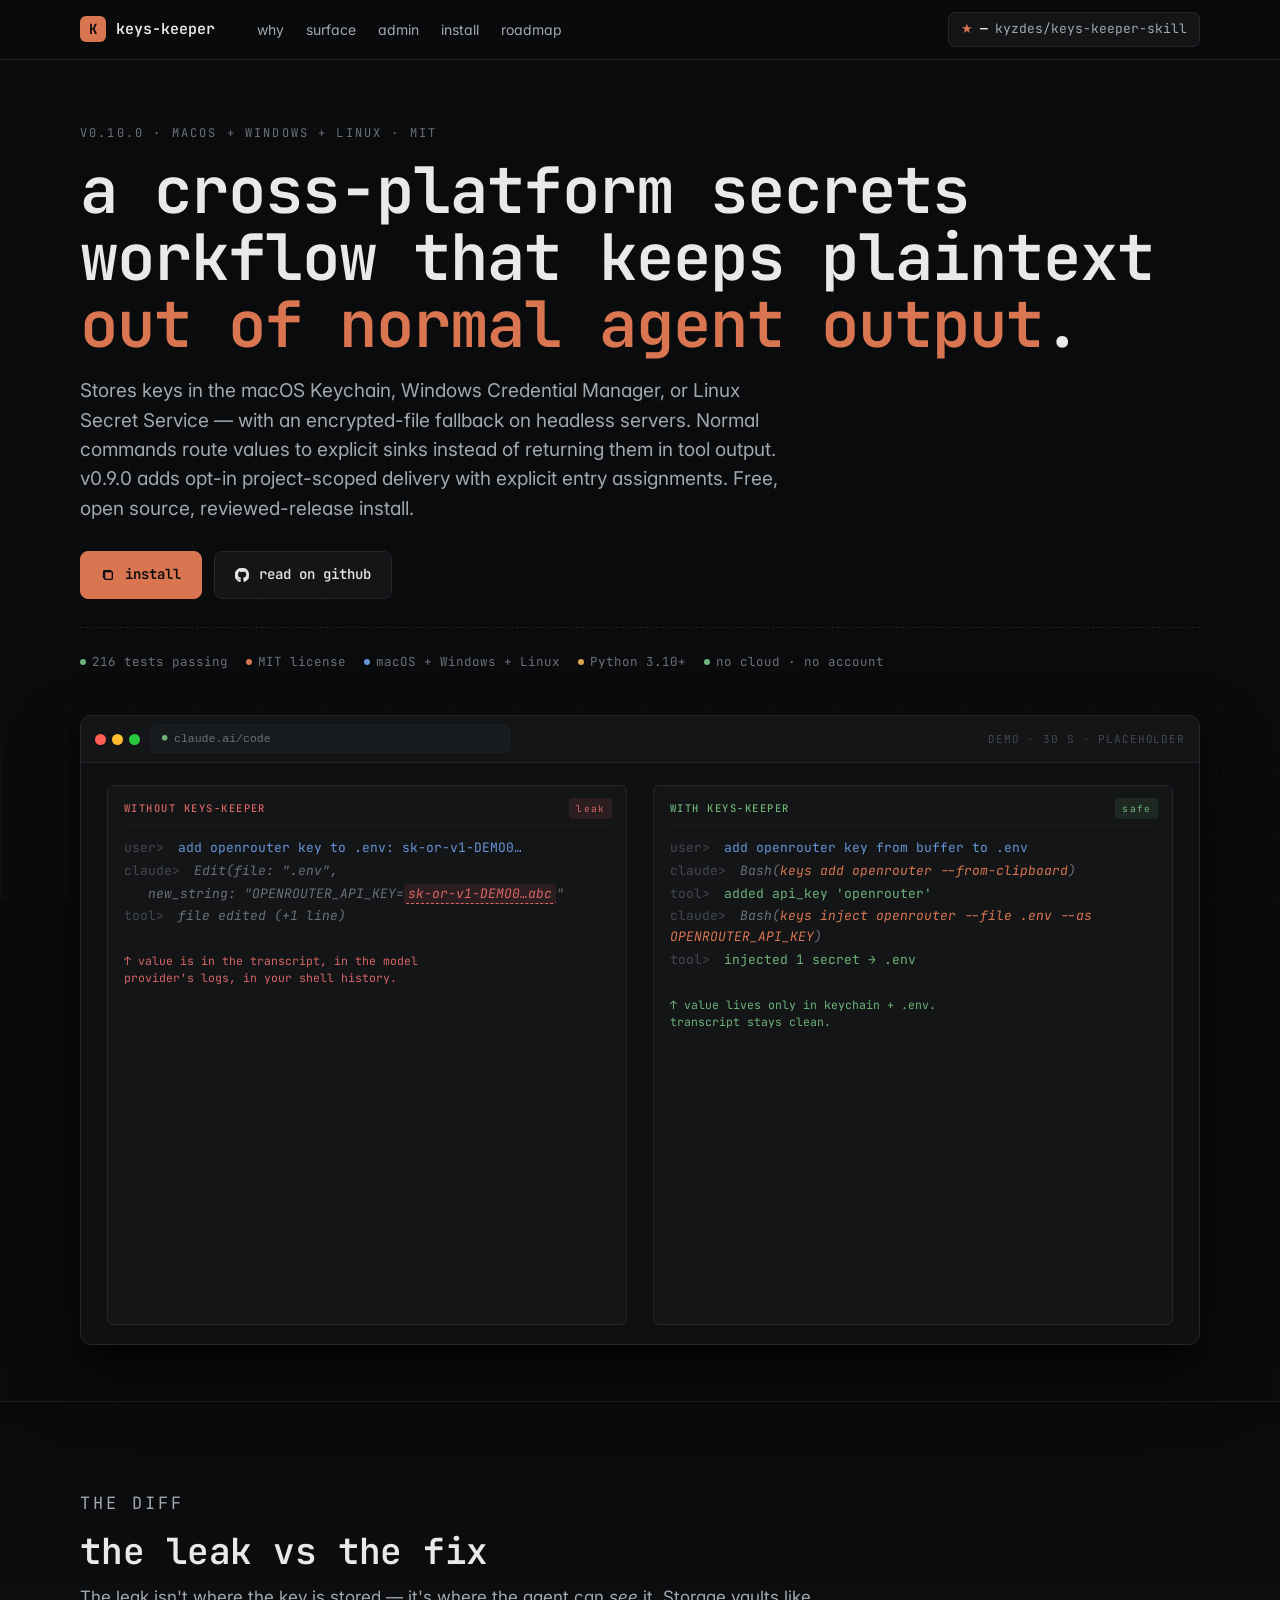
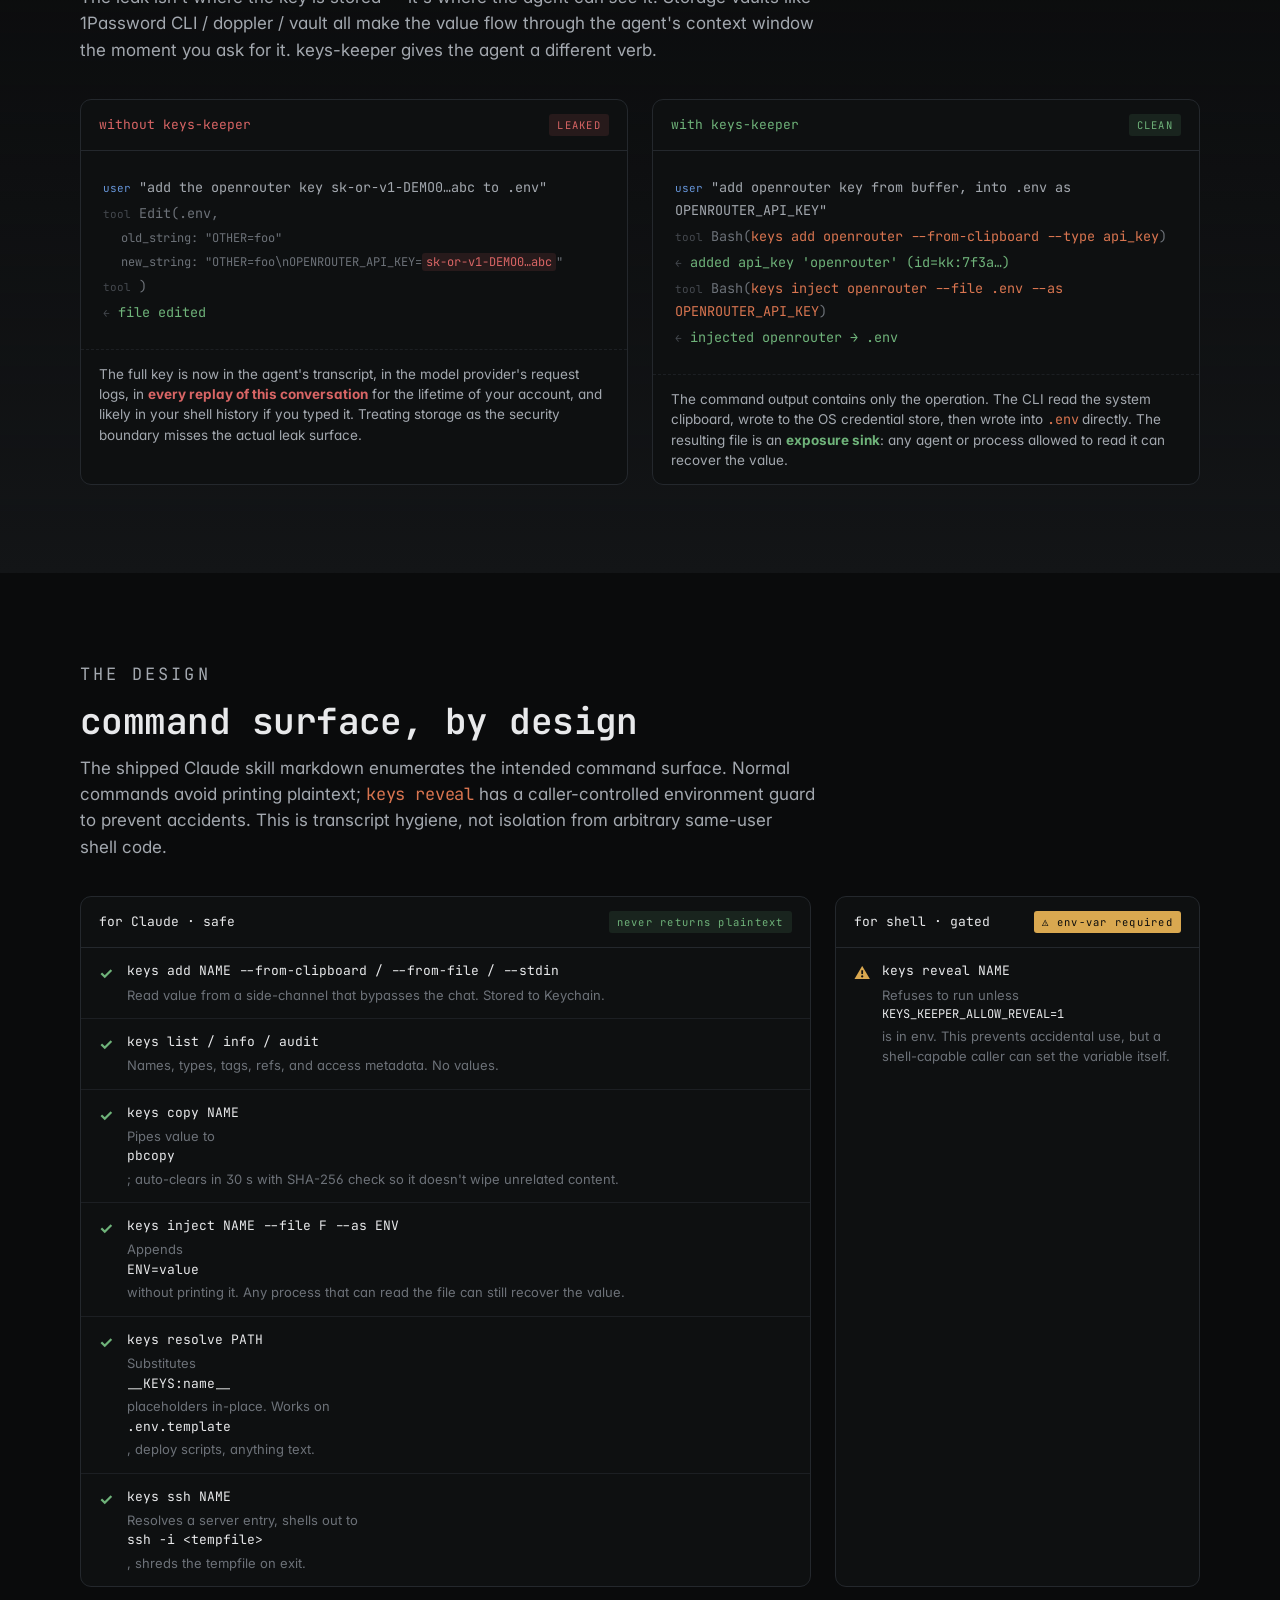
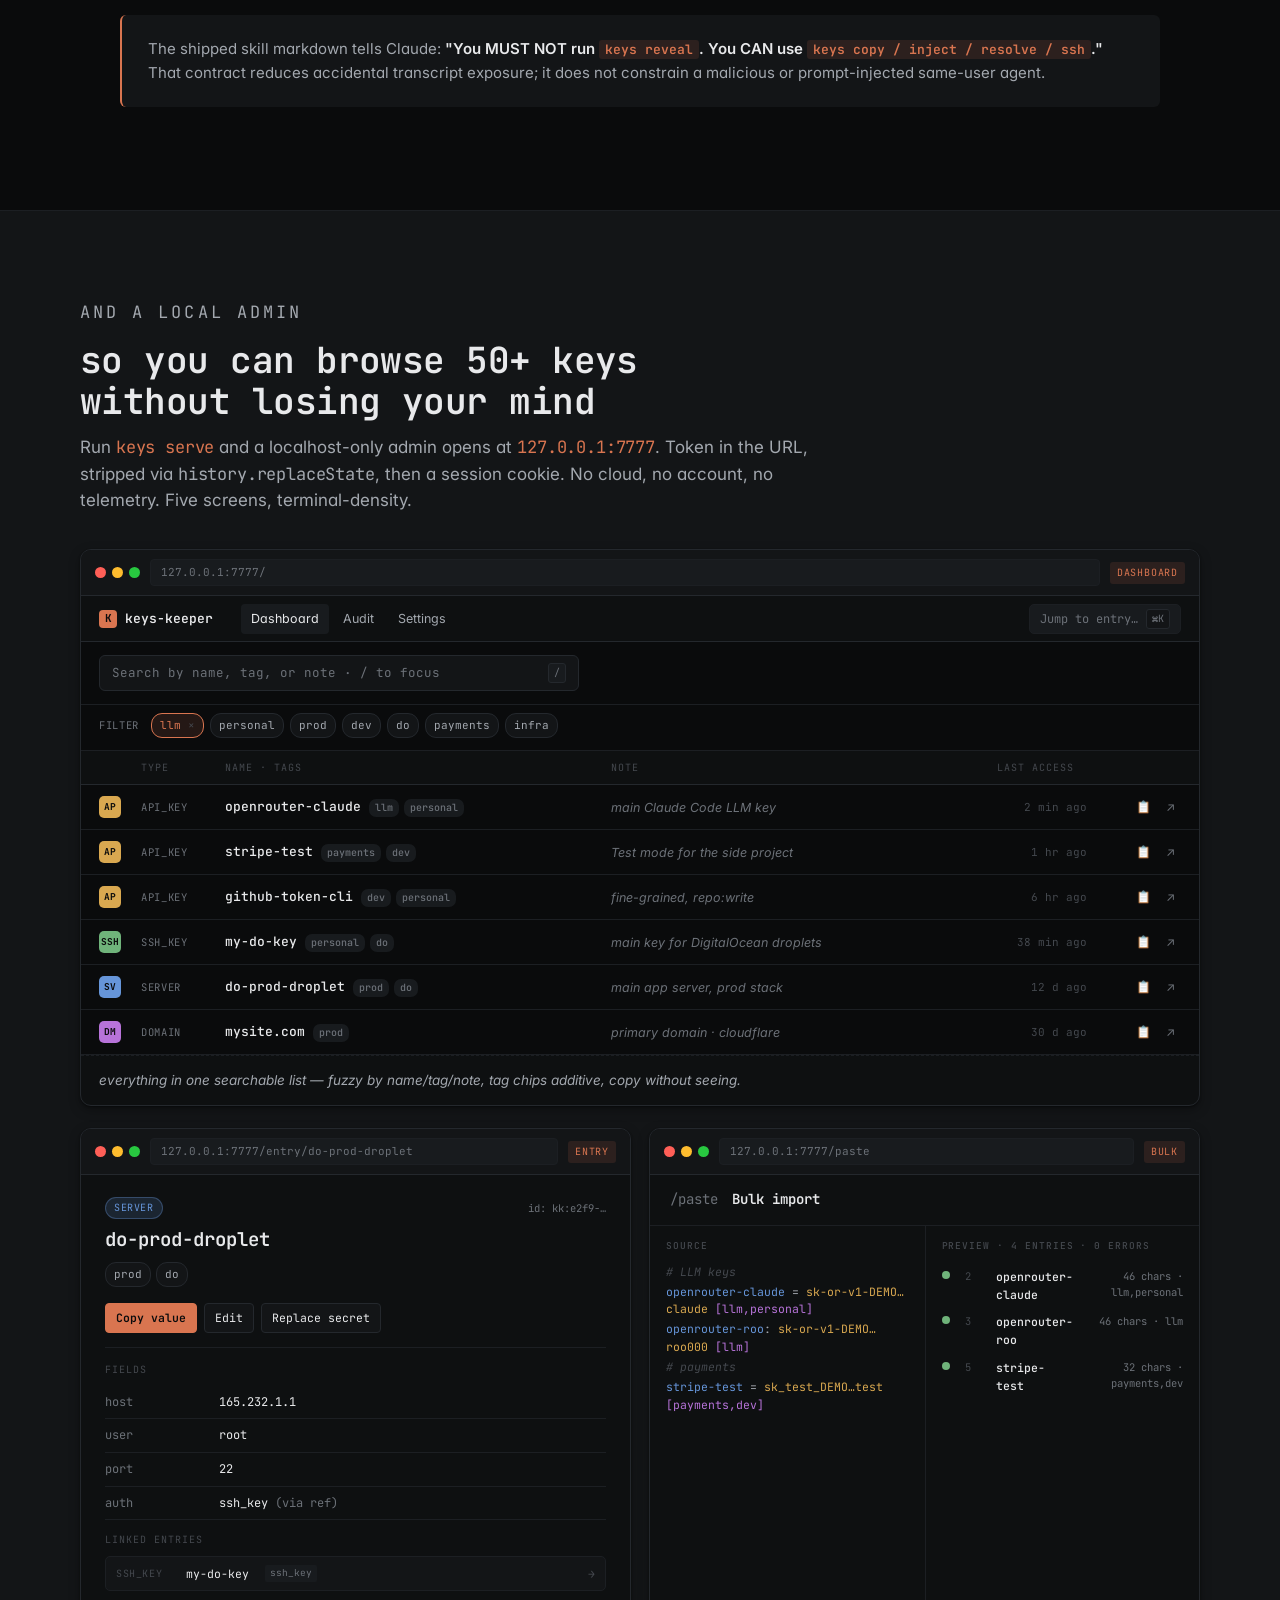
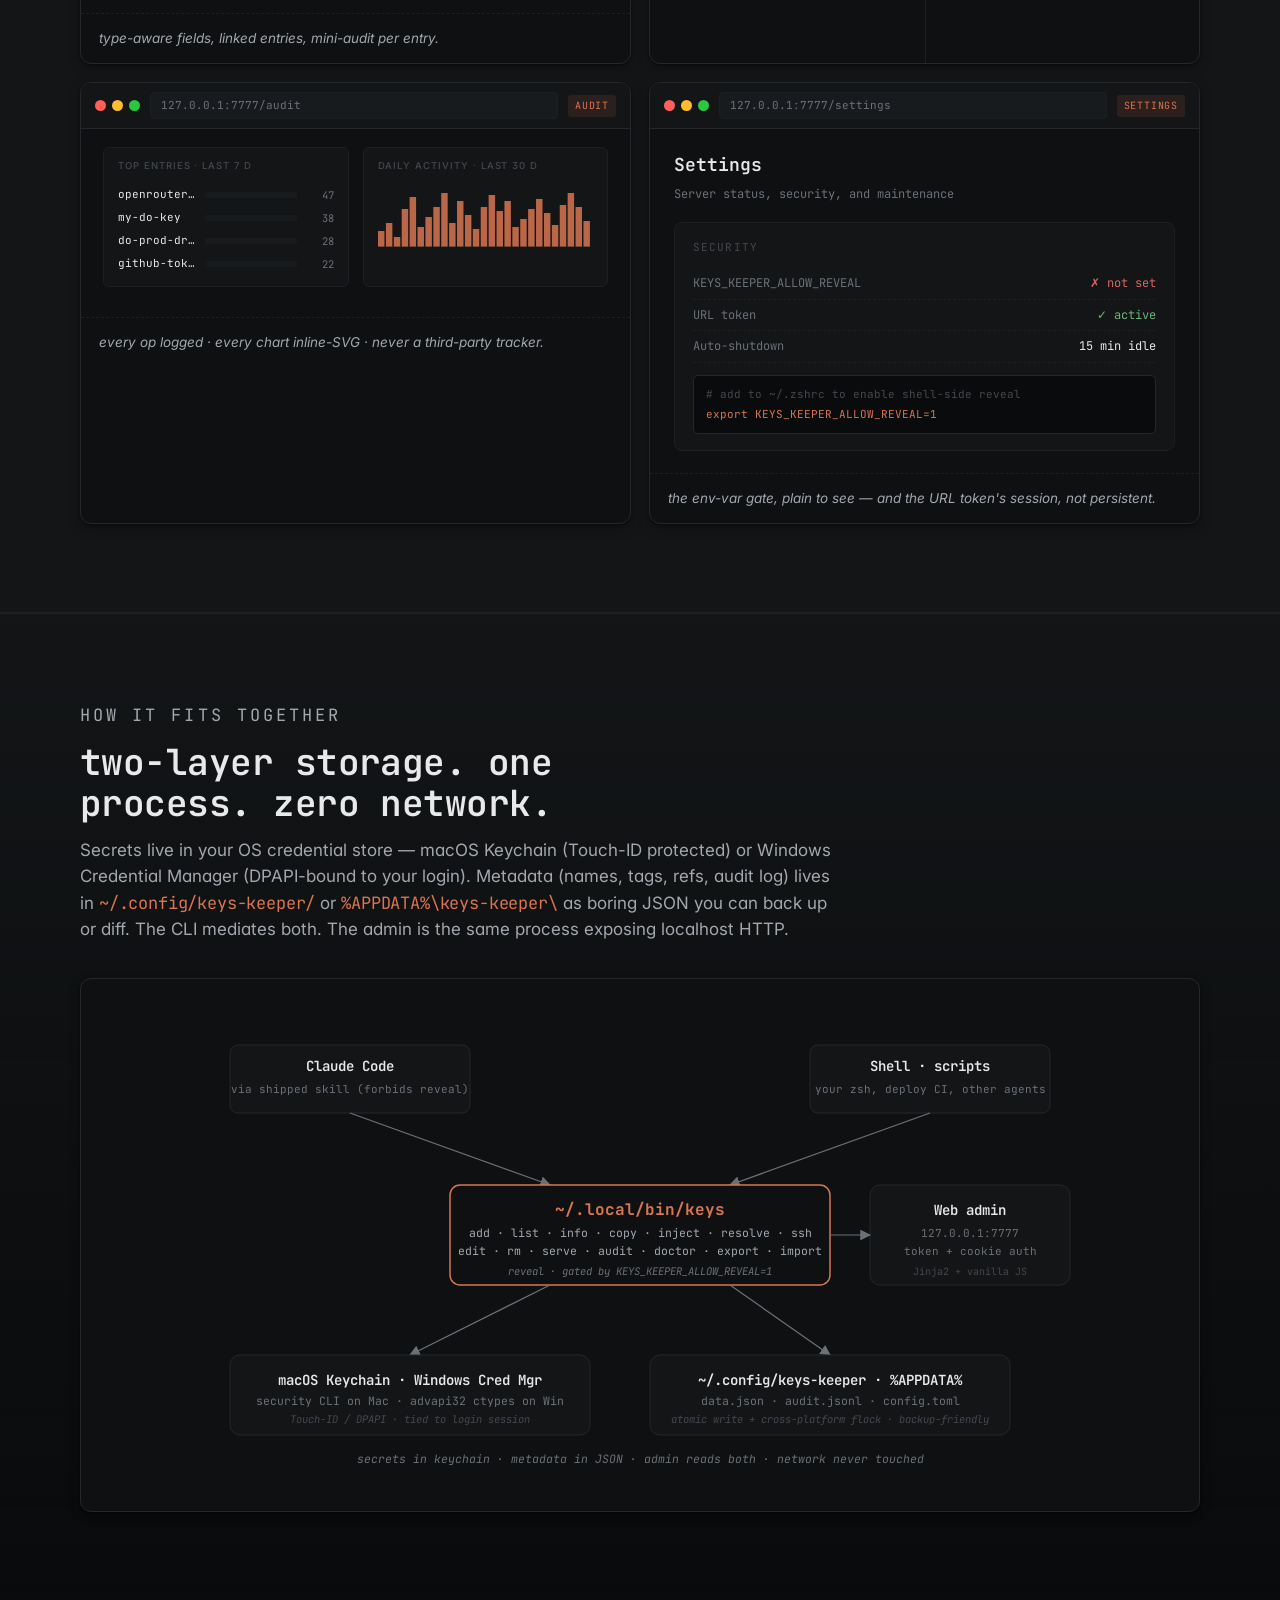
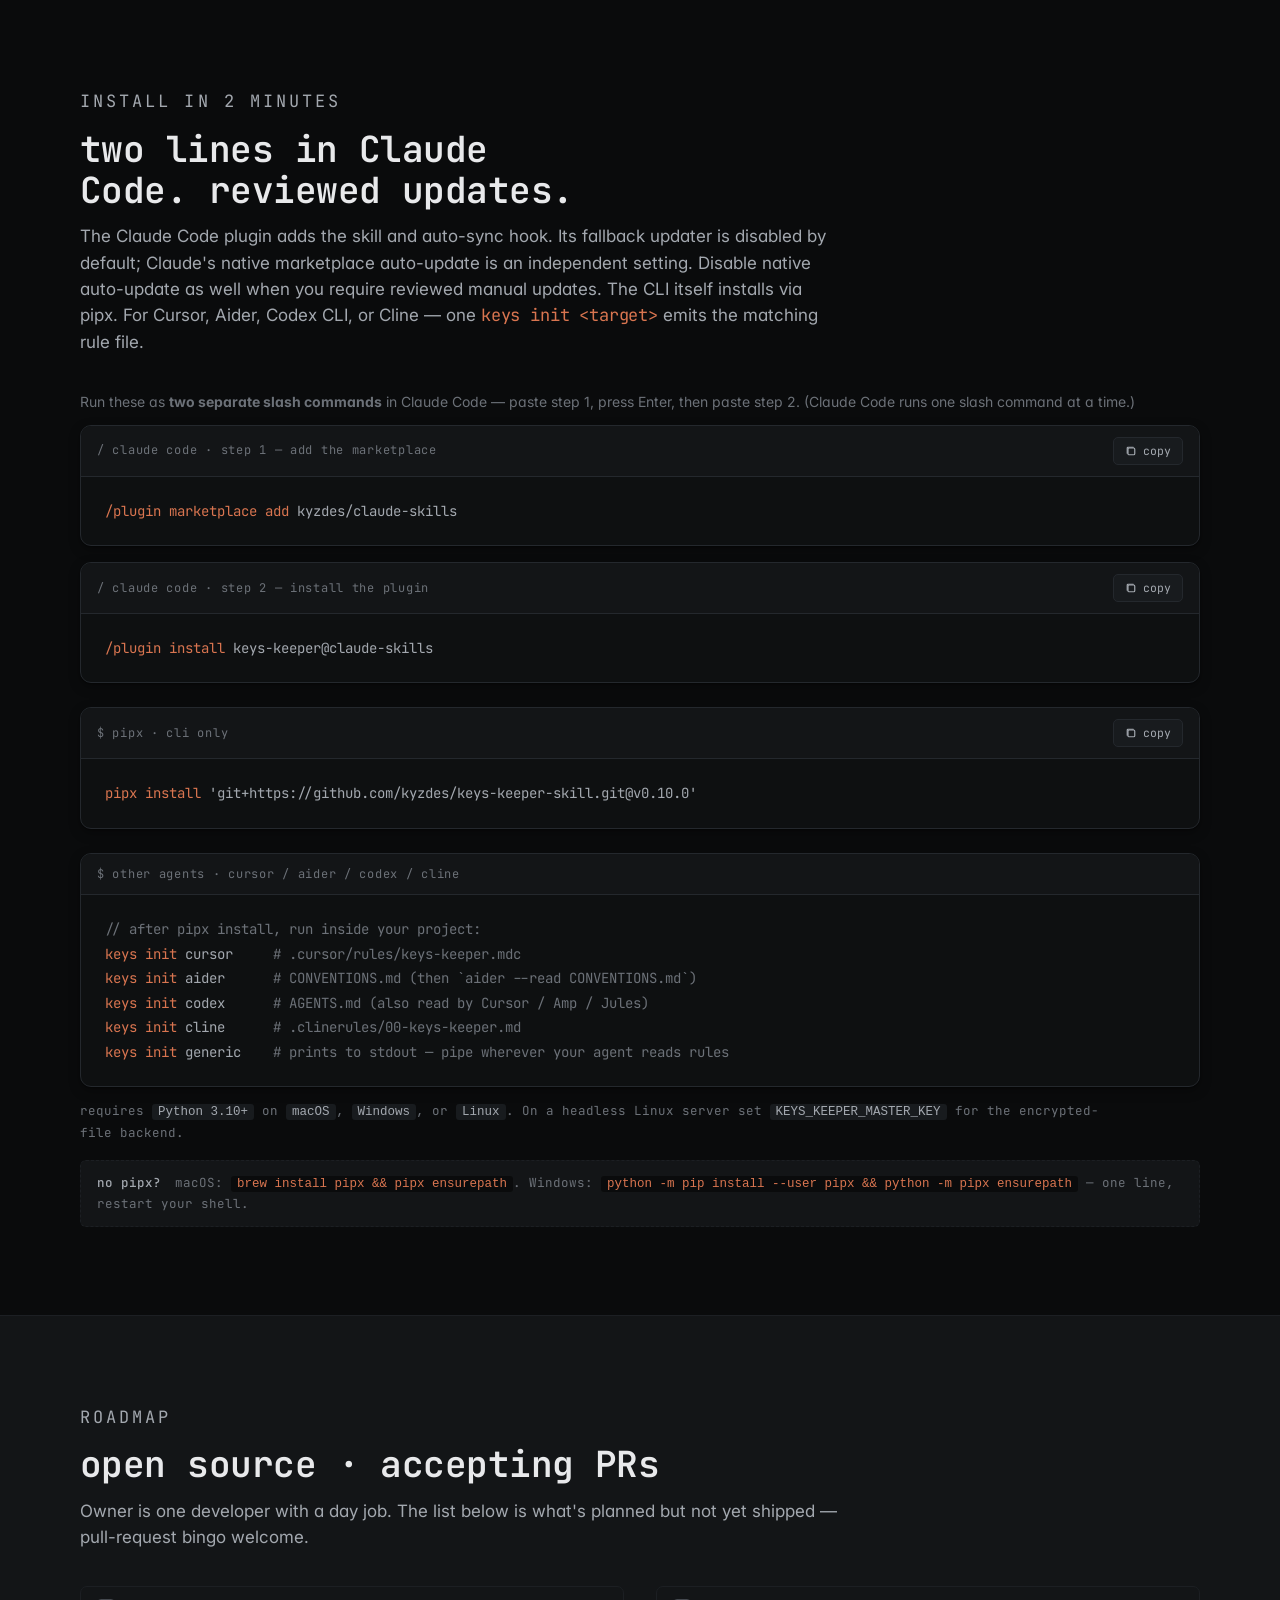
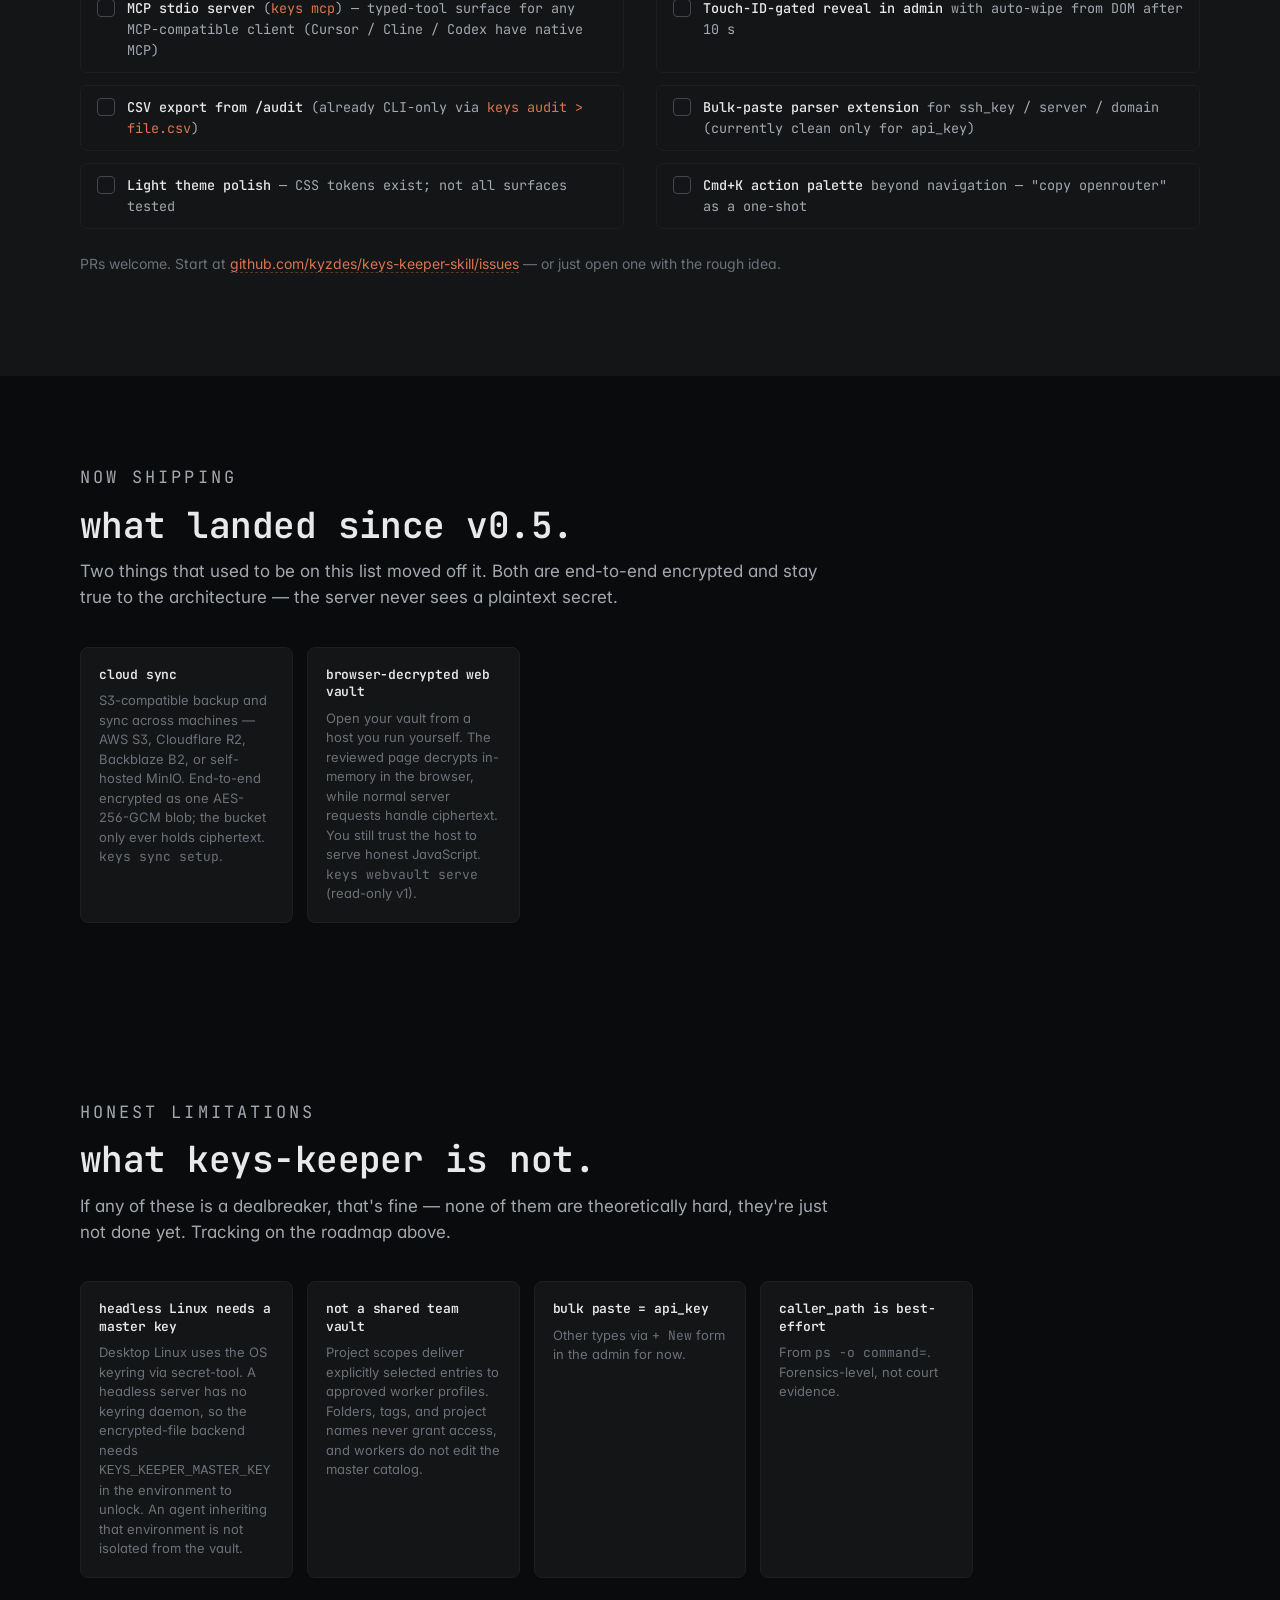
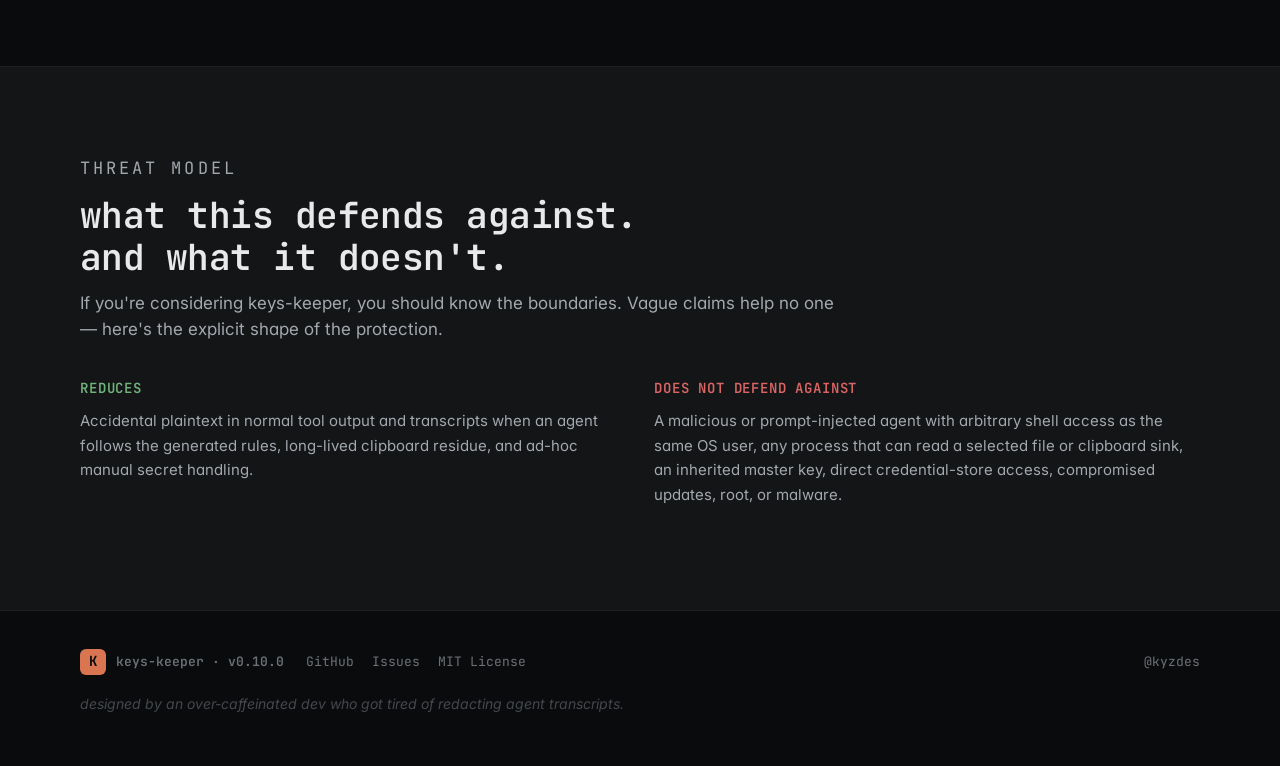
==== commit e0846bbe: "release: ship daily sync and retained desktop features in v0.10.0" ====
--- a/docs/landing/index.html
+++ b/docs/landing/index.html
@@ -688,7 +688,7 @@
 <section class="hero" id="hero">
   <div class="wrap">
     <div class="hero-head">
-      <p class="eyebrow">v0.9.1 · macOS + Windows + Linux · MIT</p>
+      <p class="eyebrow">v0.10.0 · macOS + Windows + Linux · MIT</p>
       <h1>a cross-platform secrets workflow that keeps plaintext <span class="accent">out of normal agent output</span>.</h1>
       <p class="sub">Stores keys in the macOS Keychain, Windows Credential Manager, or Linux Secret Service — with an encrypted-file fallback on headless servers. Normal commands route values to explicit sinks instead of returning them in tool output. v0.9.0 adds opt-in project-scoped delivery with explicit entry assignments. Free, open source, reviewed-release install.</p>
       <div class="cta-row">
@@ -1236,7 +1236,7 @@
           <span>copy</span>
         </button>
       </div>
-<pre id="install-pre-pipx"><span class="cmd">pipx install</span> <span class="arg">'git+https://github.com/kyzdes/keys-keeper-skill.git@v0.9.1'</span></pre>
+<pre id="install-pre-pipx"><span class="cmd">pipx install</span> <span class="arg">'git+https://github.com/kyzdes/keys-keeper-skill.git@v0.10.0'</span></pre>
     </div>
 
     <div class="install-block" style="margin-top: 24px;">
@@ -1358,7 +1358,7 @@
     <div class="row">
       <a class="brand" href="https://github.com/kyzdes/keys-keeper-skill" target="_blank" rel="noopener">
         <span class="glyph">K</span>
-        <span>keys-keeper · v0.9.1</span>
+        <span>keys-keeper · v0.10.0</span>
       </a>
       <div class="links">
         <a href="https://github.com/kyzdes/keys-keeper-skill" target="_blank" rel="noopener">GitHub</a>
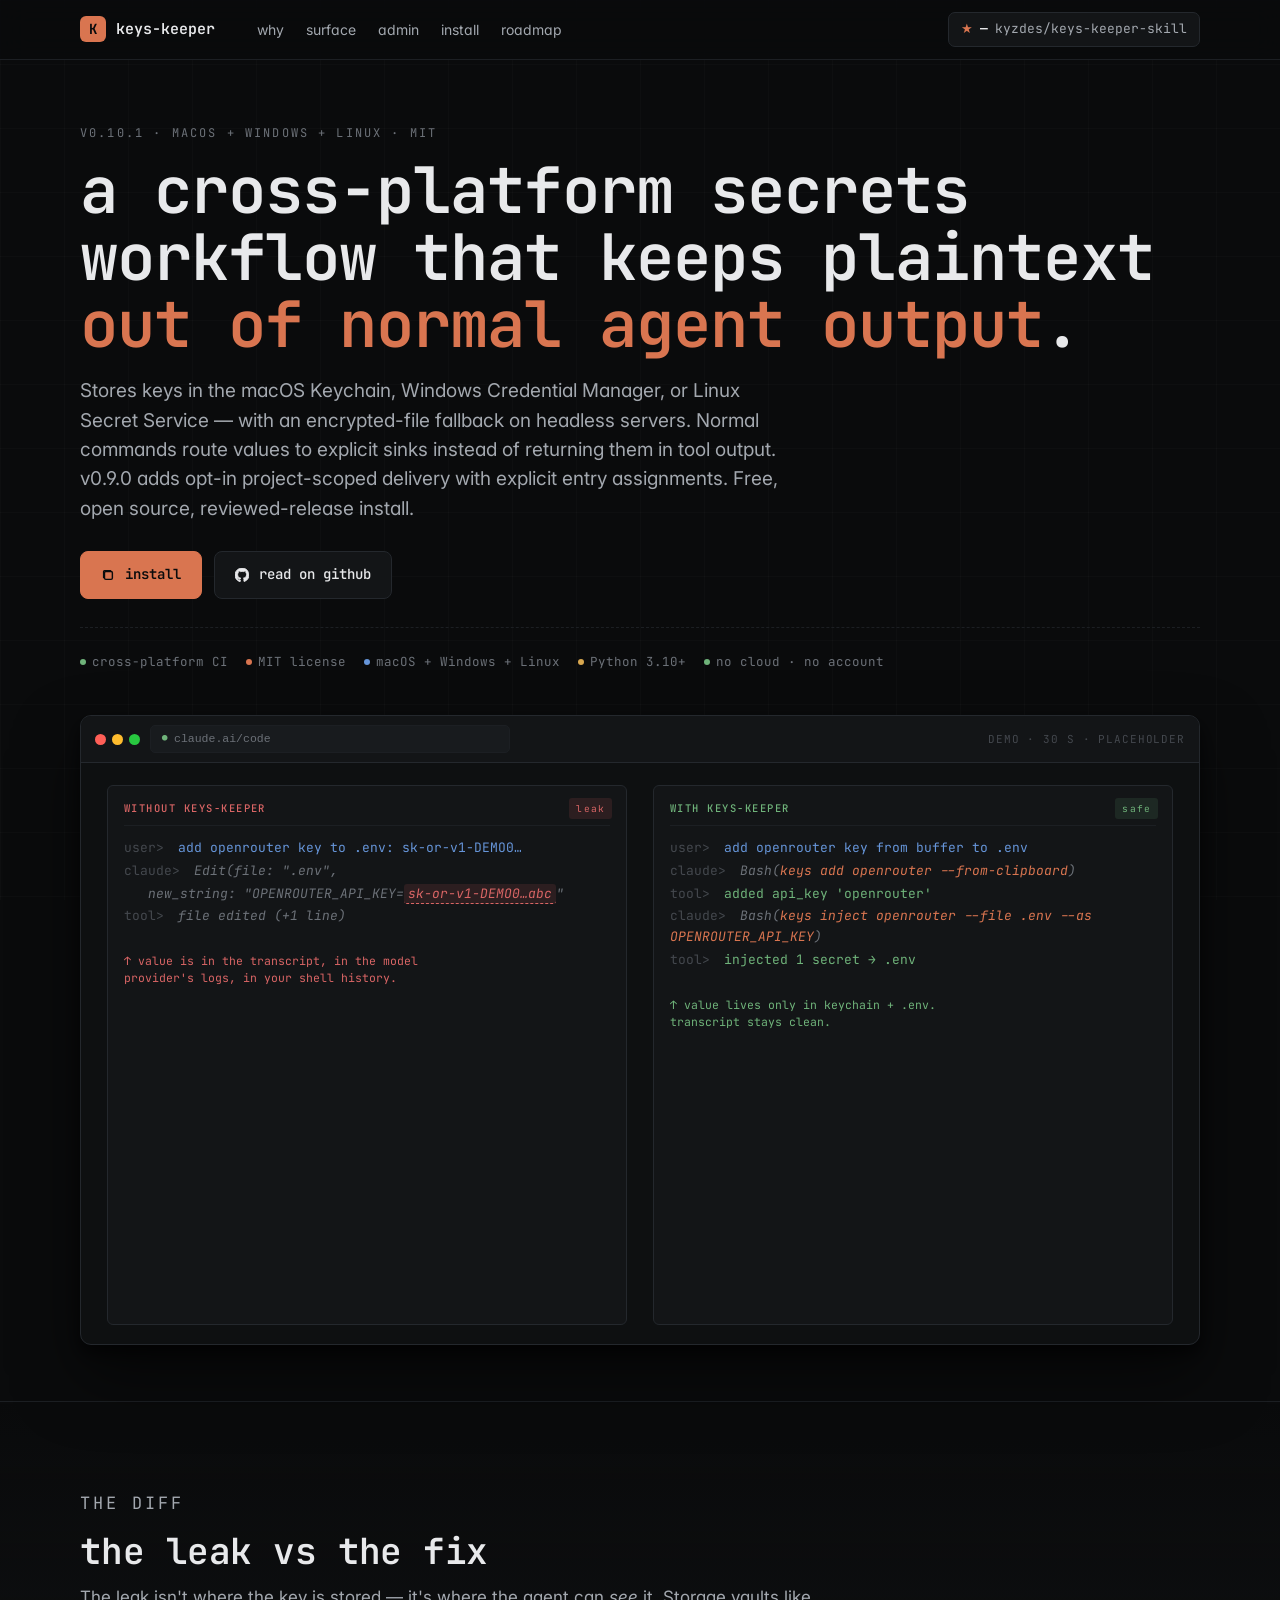
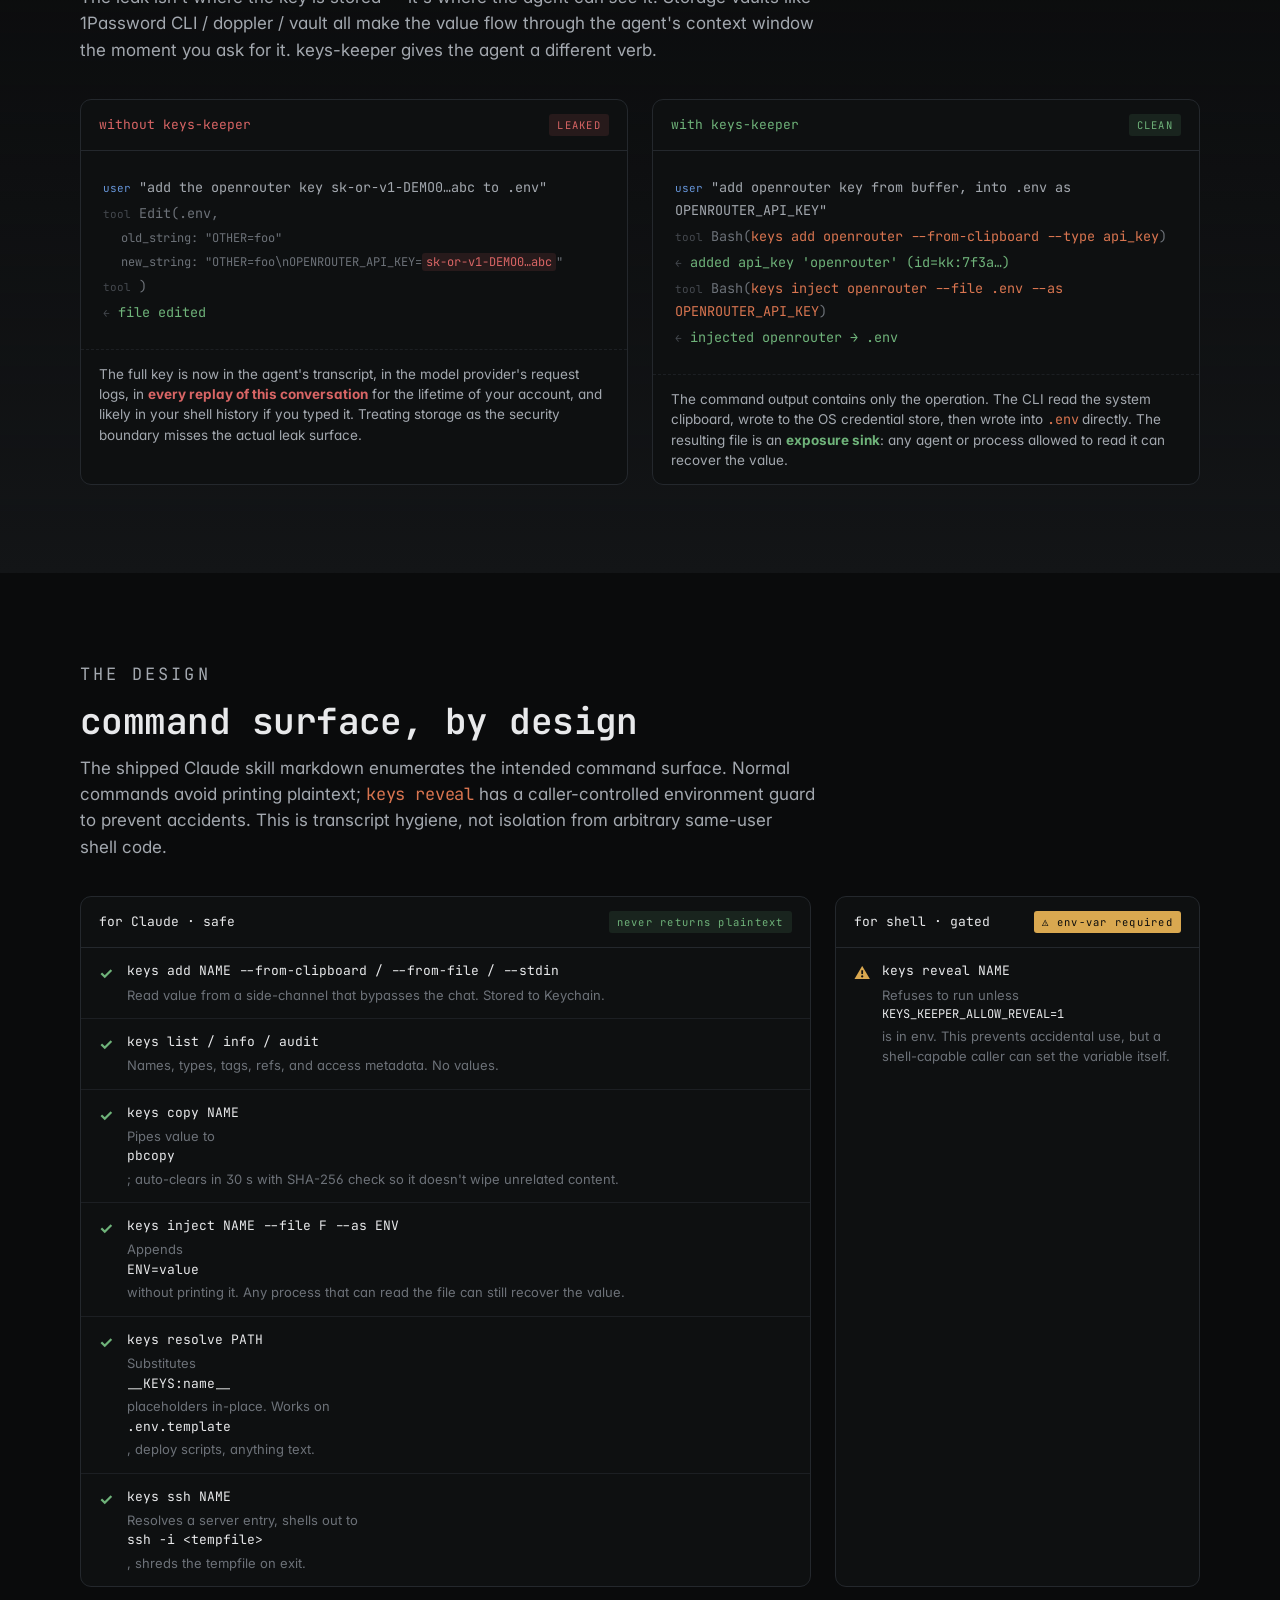
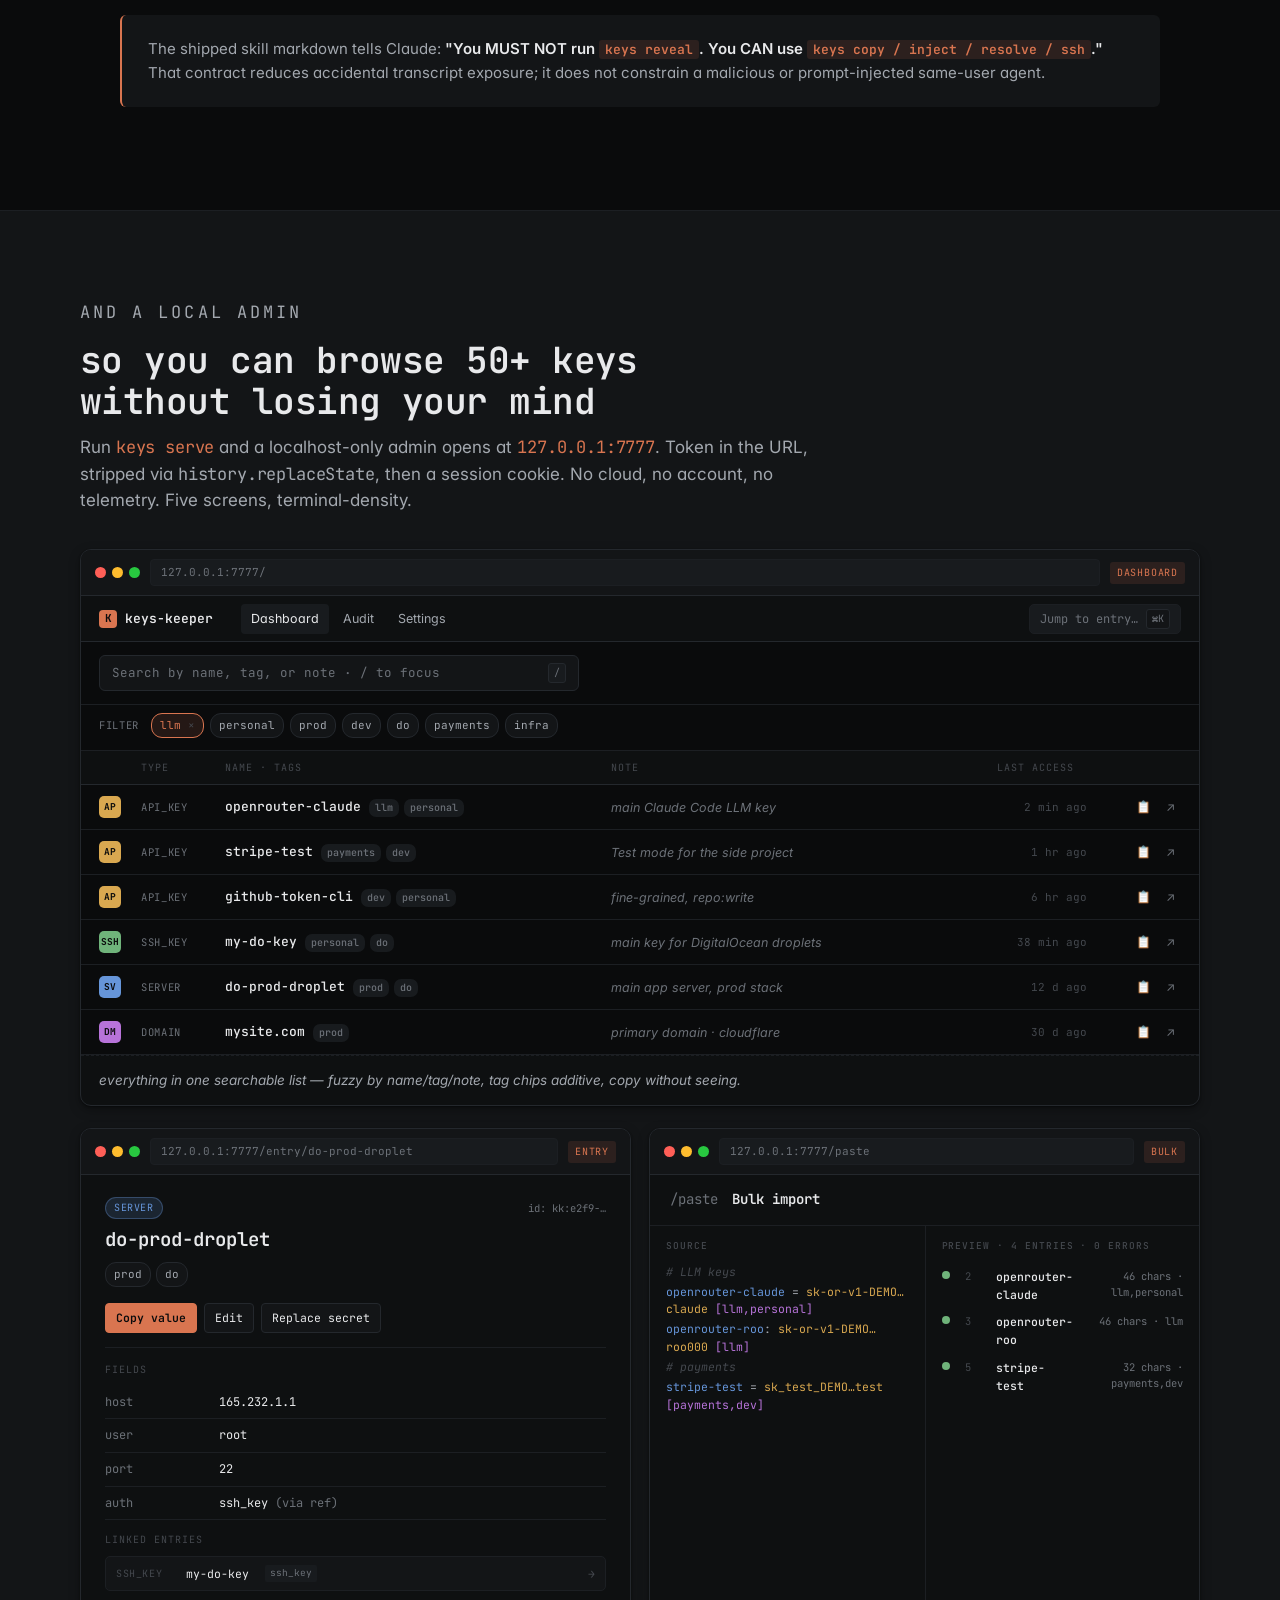
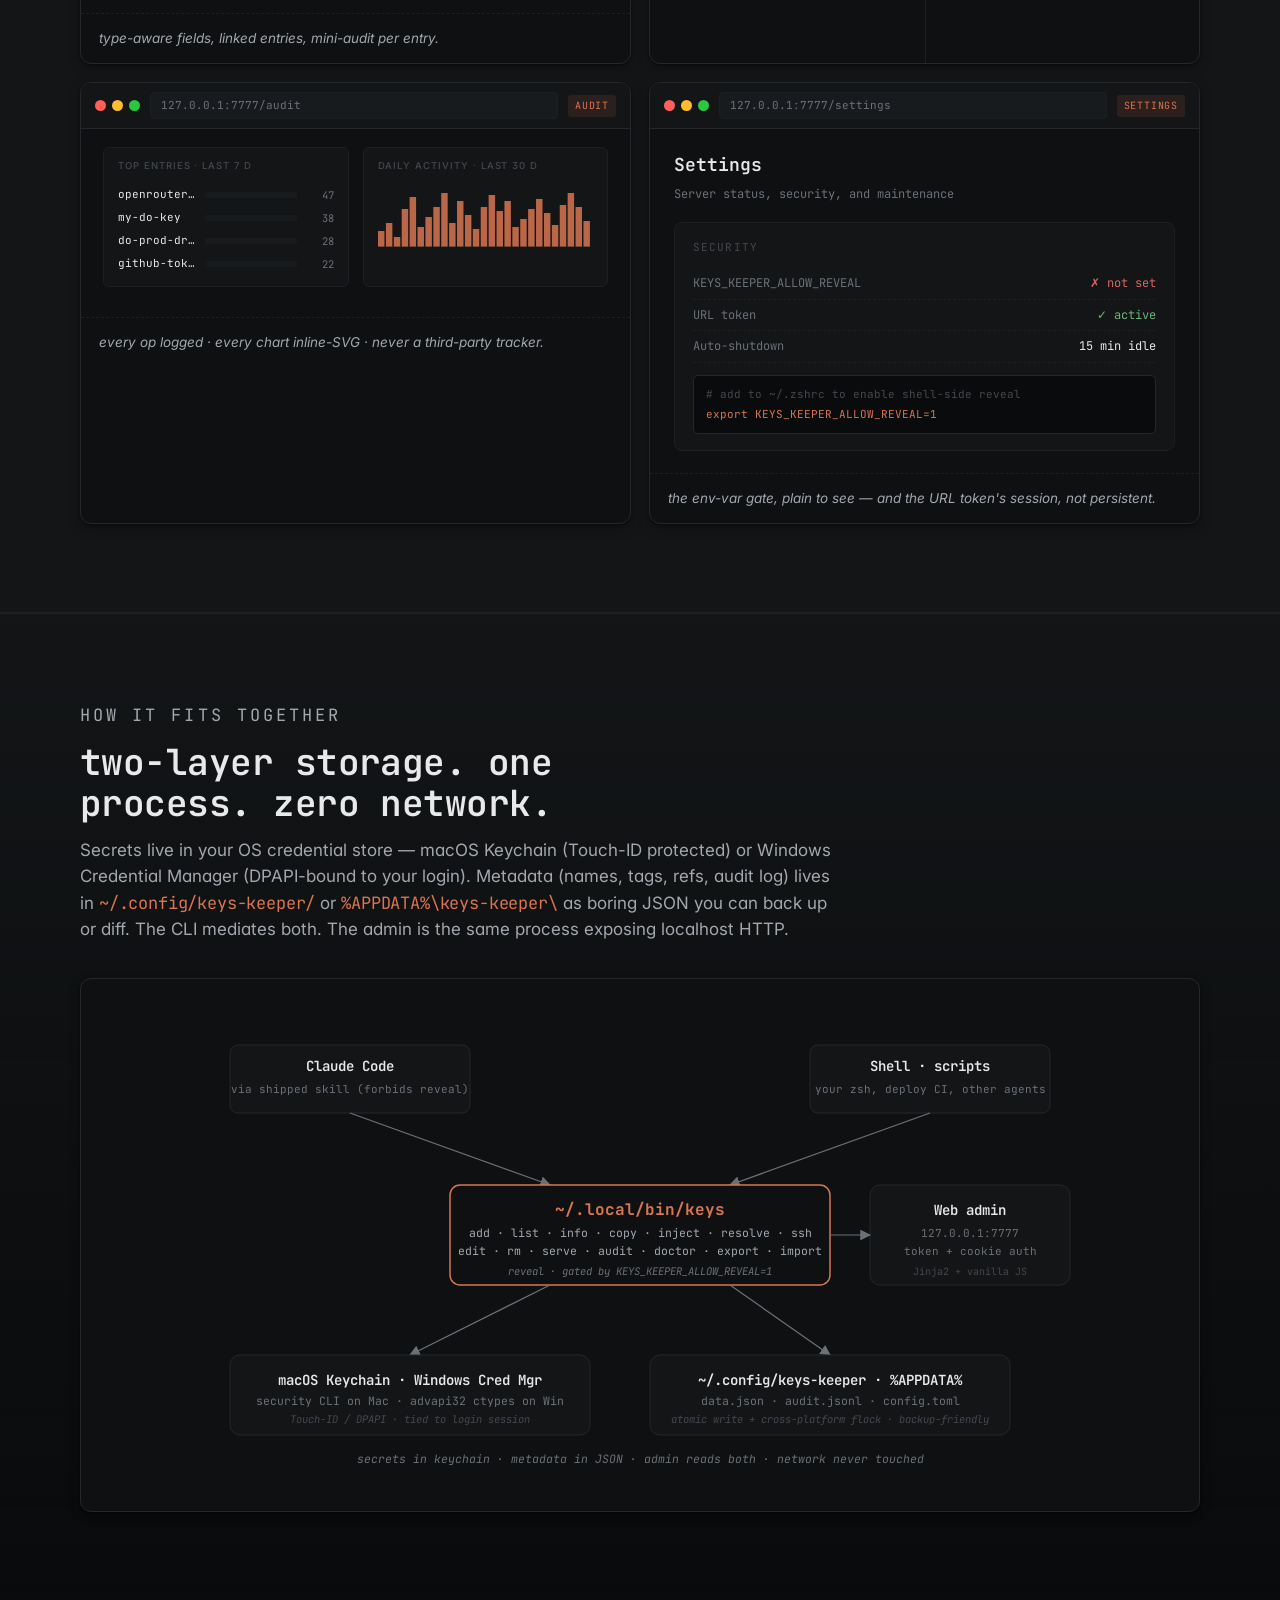
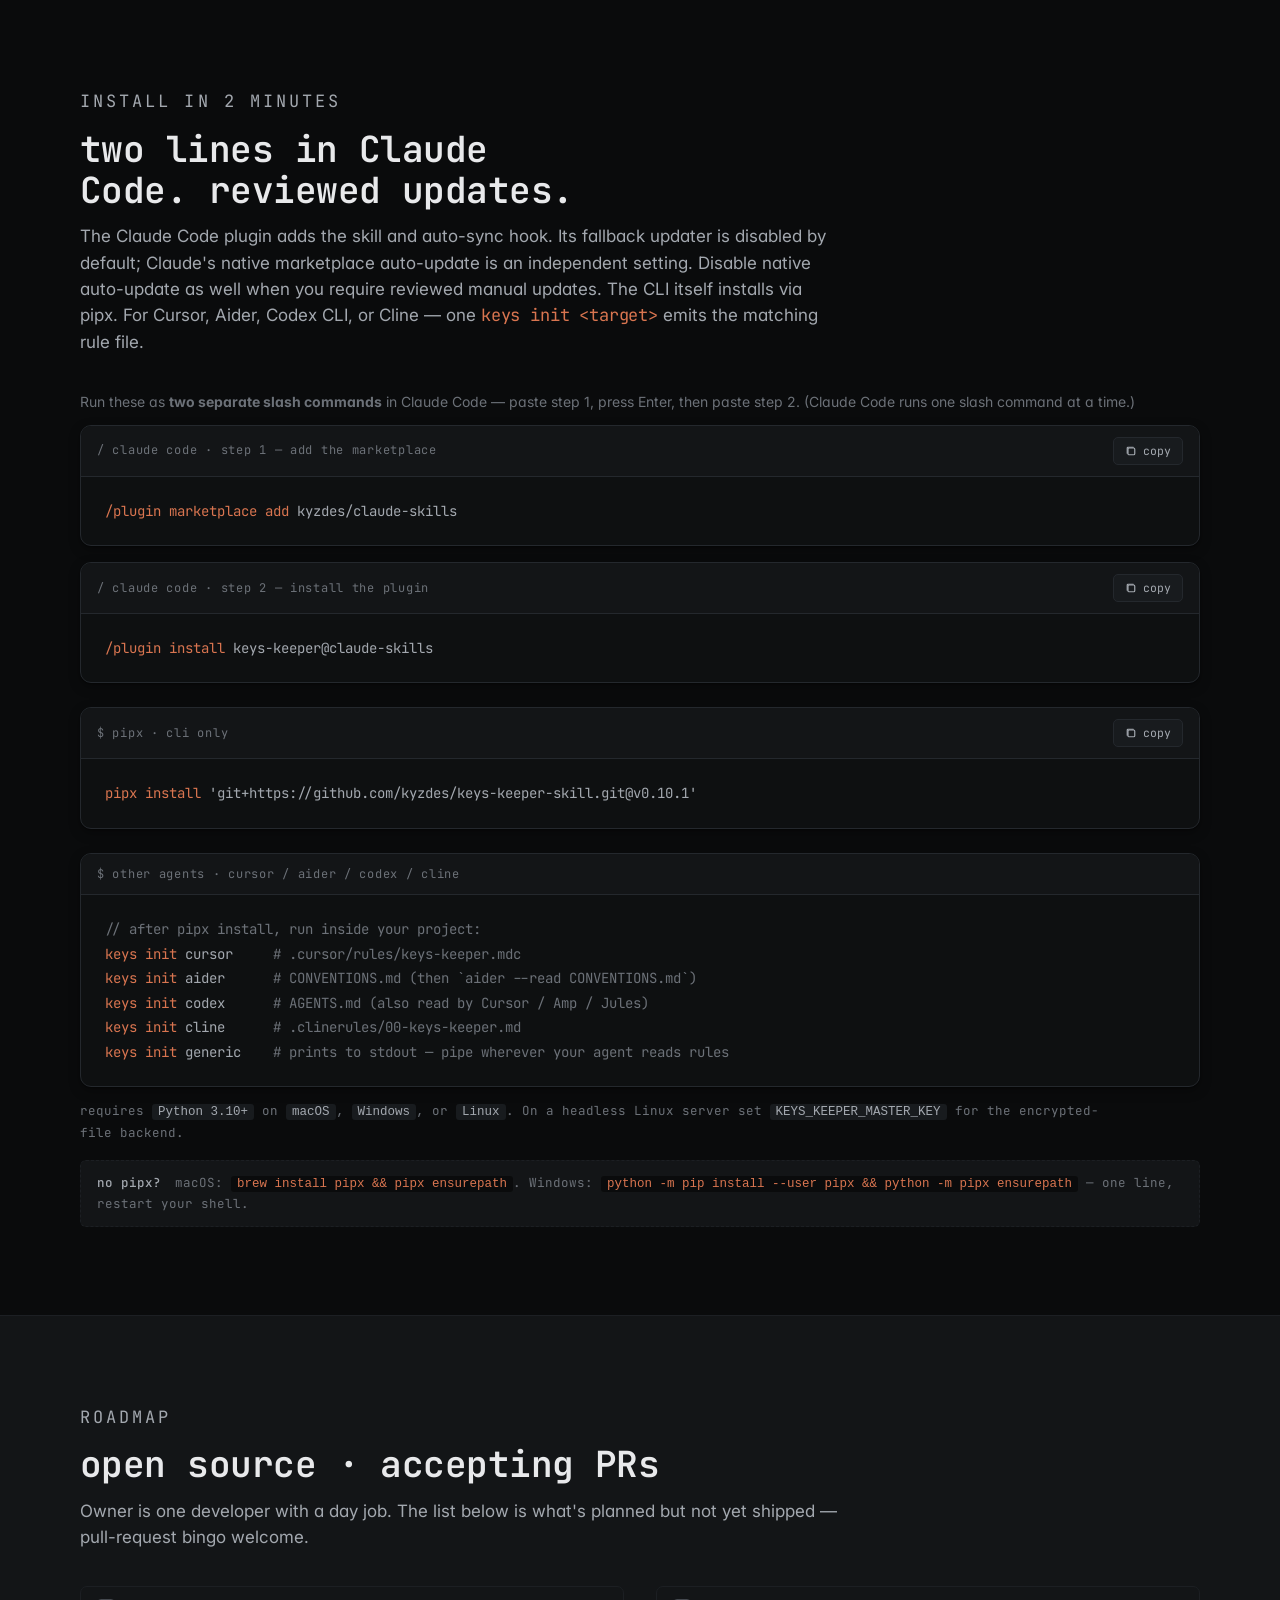
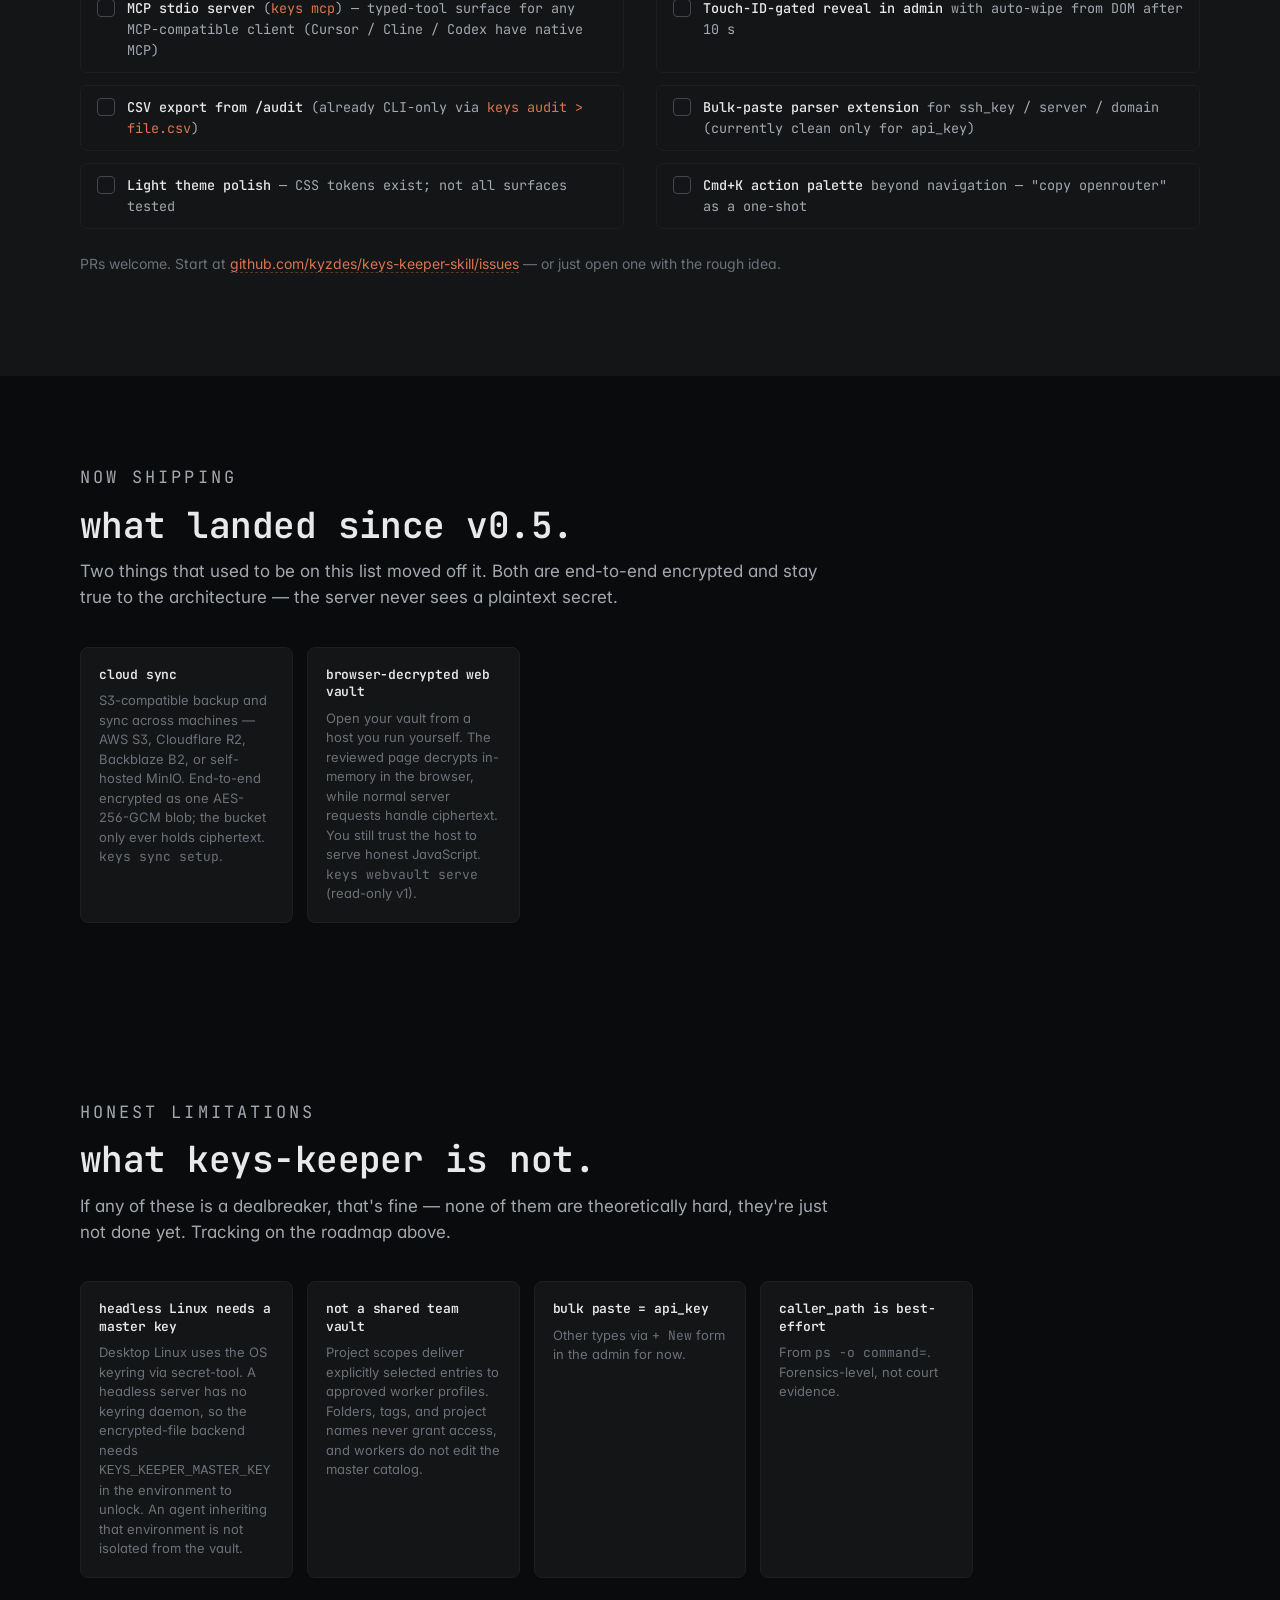
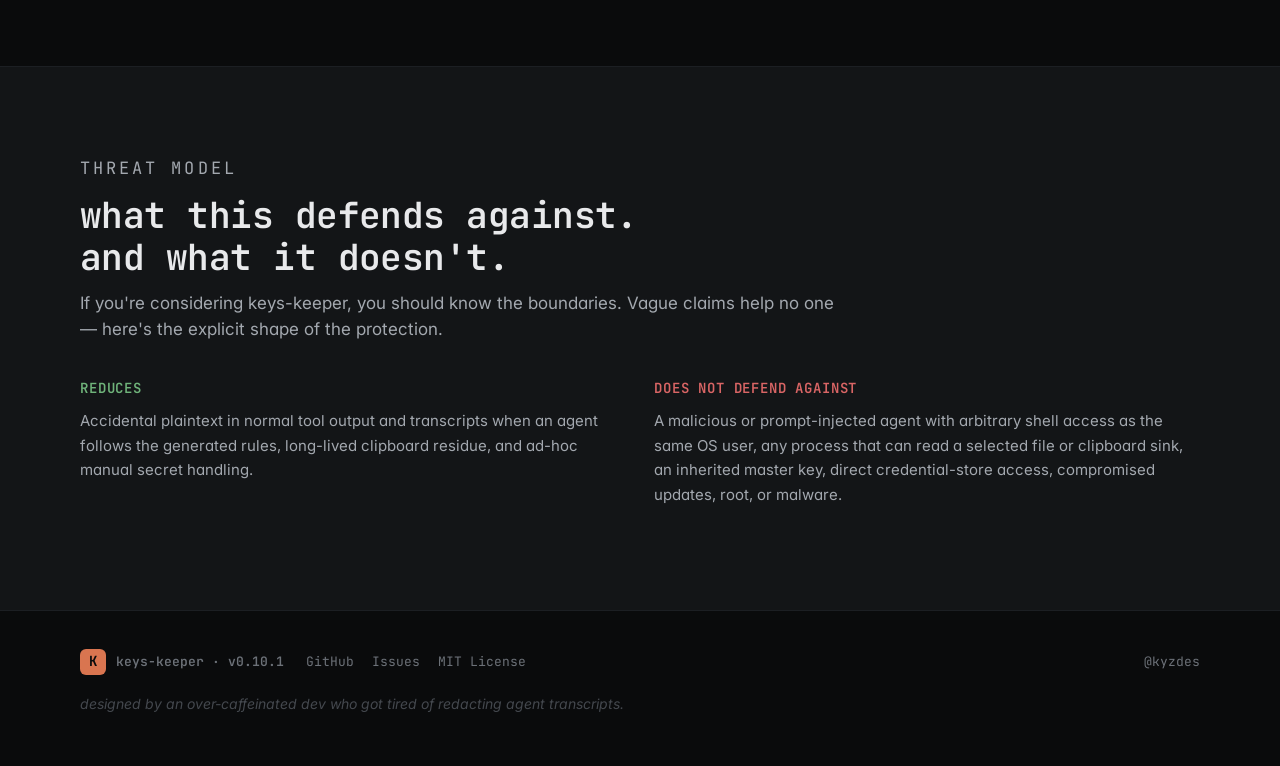
==== commit 996fb930: "fix: bound working-mode battery use and daily background work (v0.10.1)" ====
--- a/docs/landing/index.html
+++ b/docs/landing/index.html
@@ -688,7 +688,7 @@
 <section class="hero" id="hero">
   <div class="wrap">
     <div class="hero-head">
-      <p class="eyebrow">v0.10.0 · macOS + Windows + Linux · MIT</p>
+      <p class="eyebrow">v0.10.1 · macOS + Windows + Linux · MIT</p>
       <h1>a cross-platform secrets workflow that keeps plaintext <span class="accent">out of normal agent output</span>.</h1>
       <p class="sub">Stores keys in the macOS Keychain, Windows Credential Manager, or Linux Secret Service — with an encrypted-file fallback on headless servers. Normal commands route values to explicit sinks instead of returning them in tool output. v0.9.0 adds opt-in project-scoped delivery with explicit entry assignments. Free, open source, reviewed-release install.</p>
       <div class="cta-row">
@@ -702,7 +702,7 @@
         </a>
       </div>
       <div class="hero-badges">
-        <span><span class="dot"></span> 216 tests passing</span>
+        <span><span class="dot"></span> cross-platform CI</span>
         <span><span class="dot dot-mit"></span> MIT license</span>
         <span><span class="dot dot-info"></span> macOS + Windows + Linux</span>
         <span><span class="dot dot-warn"></span> Python 3.10+</span>
@@ -1236,7 +1236,7 @@
           <span>copy</span>
         </button>
       </div>
-<pre id="install-pre-pipx"><span class="cmd">pipx install</span> <span class="arg">'git+https://github.com/kyzdes/keys-keeper-skill.git@v0.10.0'</span></pre>
+<pre id="install-pre-pipx"><span class="cmd">pipx install</span> <span class="arg">'git+https://github.com/kyzdes/keys-keeper-skill.git@v0.10.1'</span></pre>
     </div>
 
     <div class="install-block" style="margin-top: 24px;">
@@ -1358,7 +1358,7 @@
     <div class="row">
       <a class="brand" href="https://github.com/kyzdes/keys-keeper-skill" target="_blank" rel="noopener">
         <span class="glyph">K</span>
-        <span>keys-keeper · v0.10.0</span>
+        <span>keys-keeper · v0.10.1</span>
       </a>
       <div class="links">
         <a href="https://github.com/kyzdes/keys-keeper-skill" target="_blank" rel="noopener">GitHub</a>
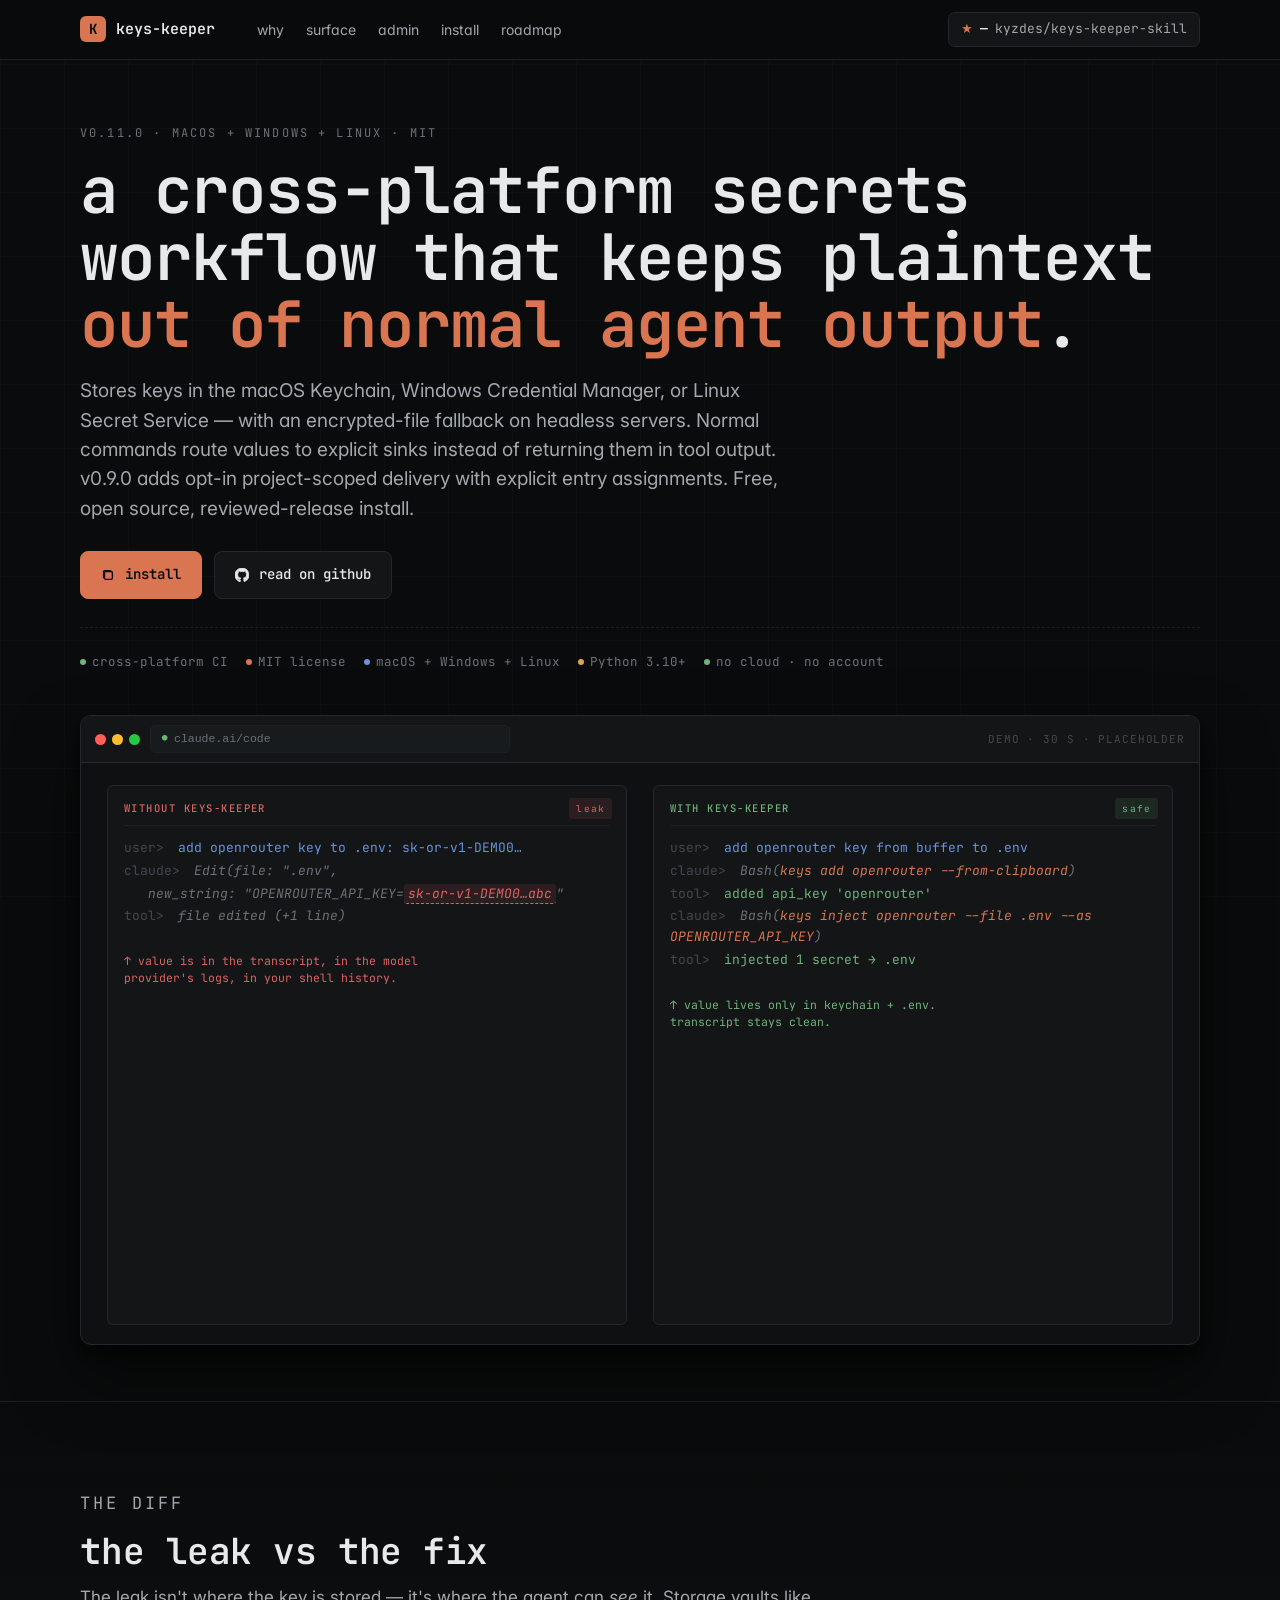
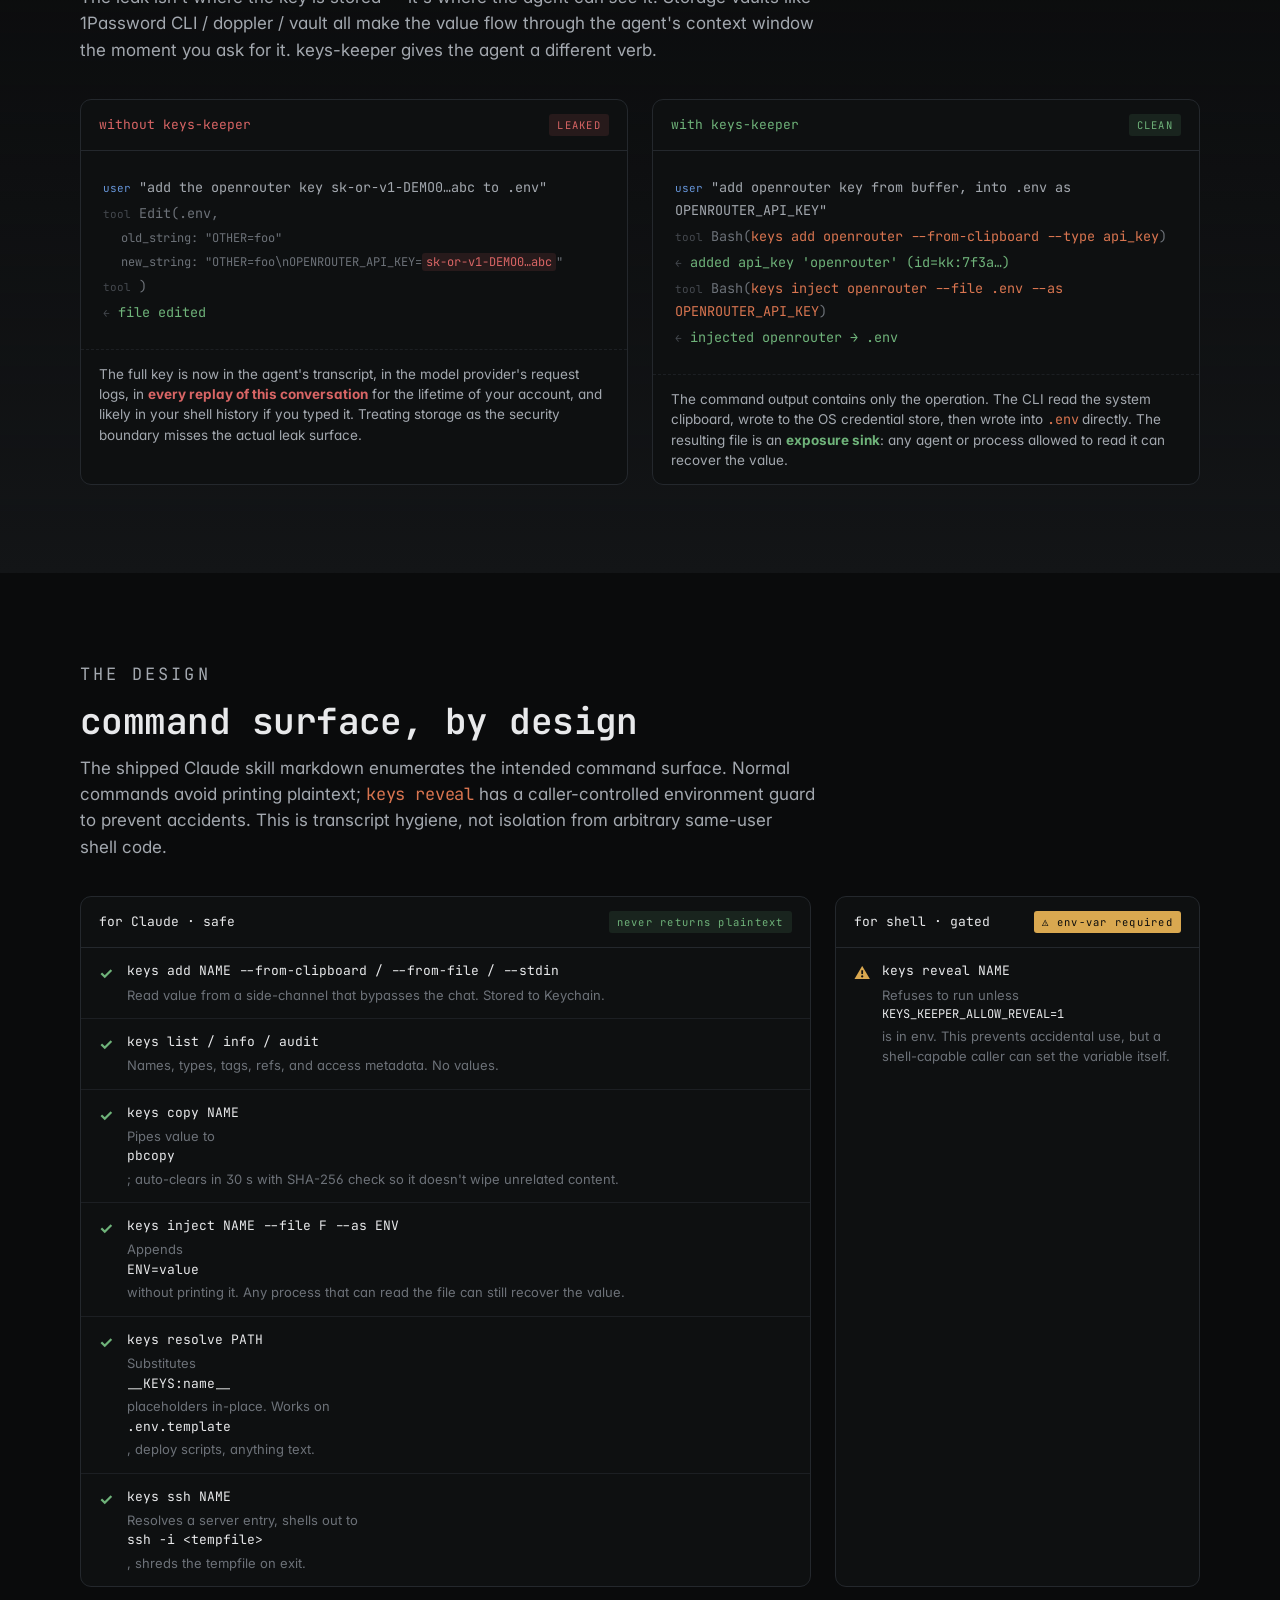
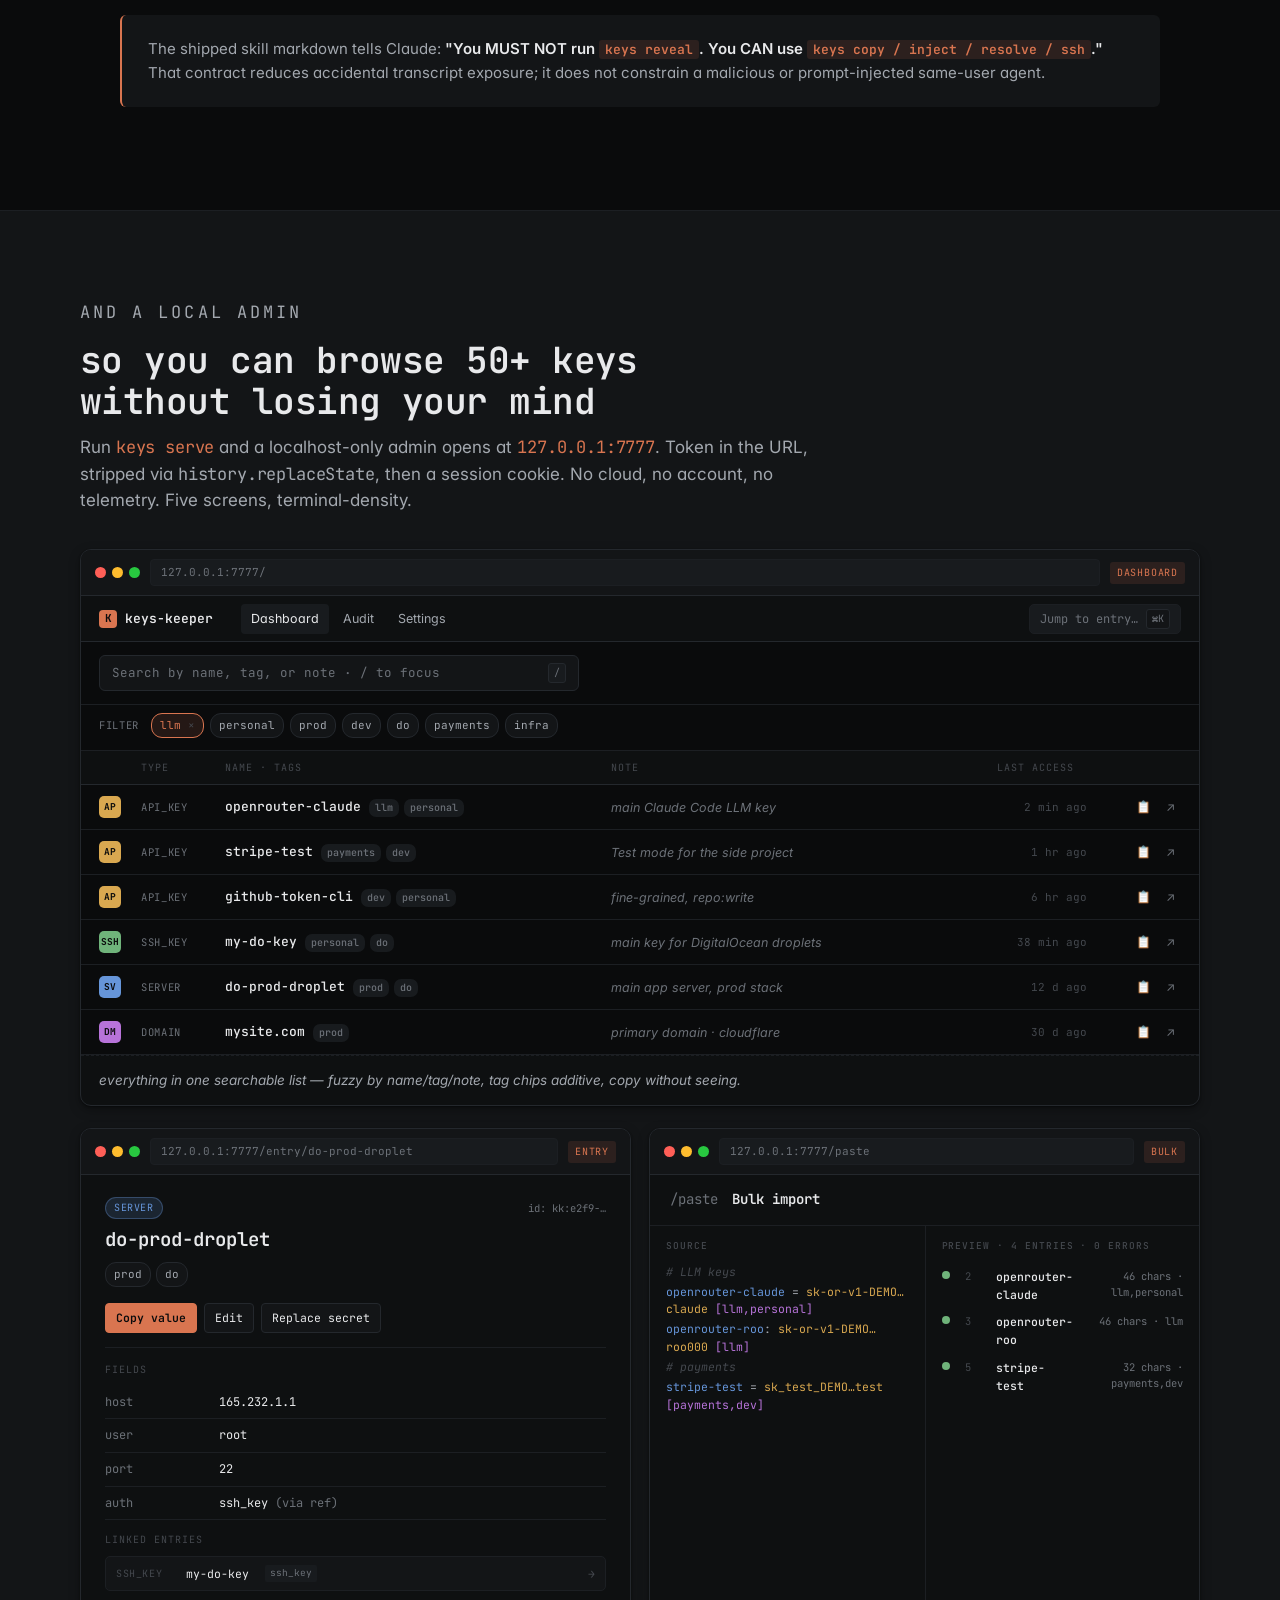
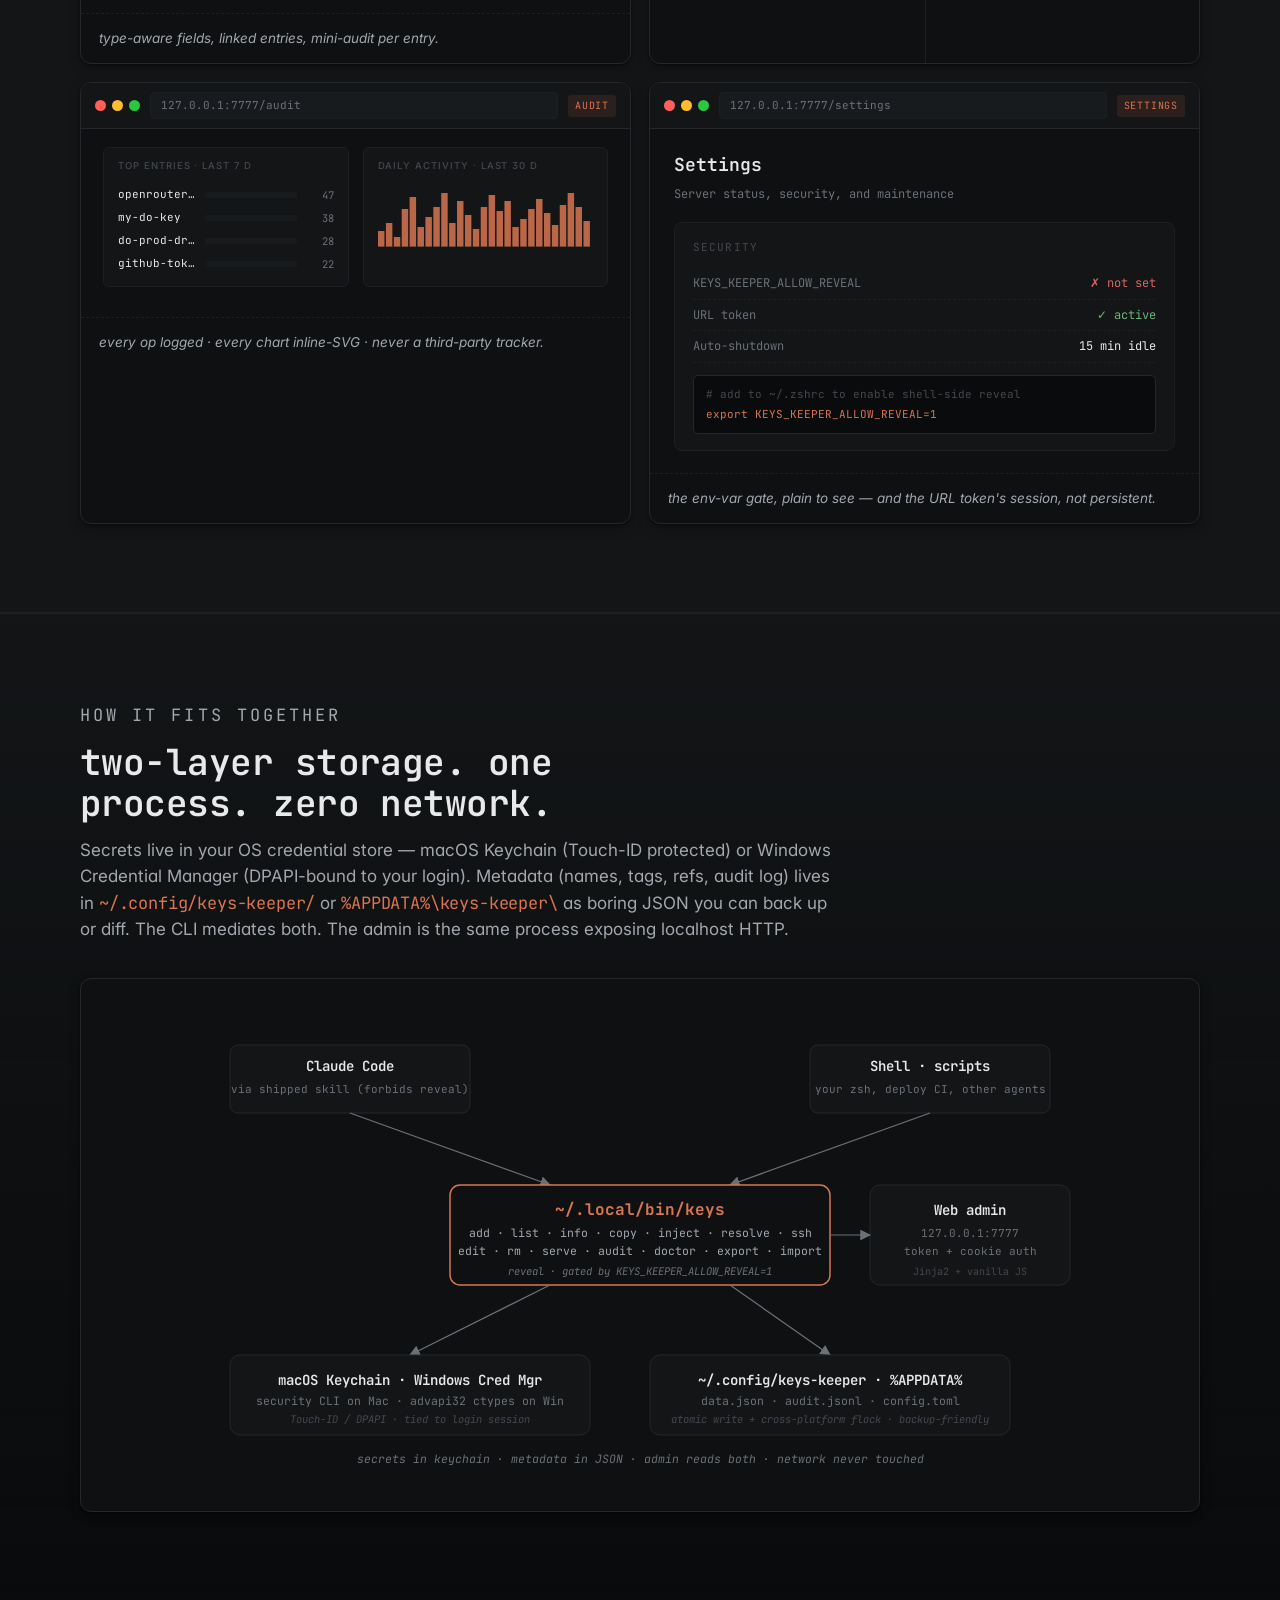
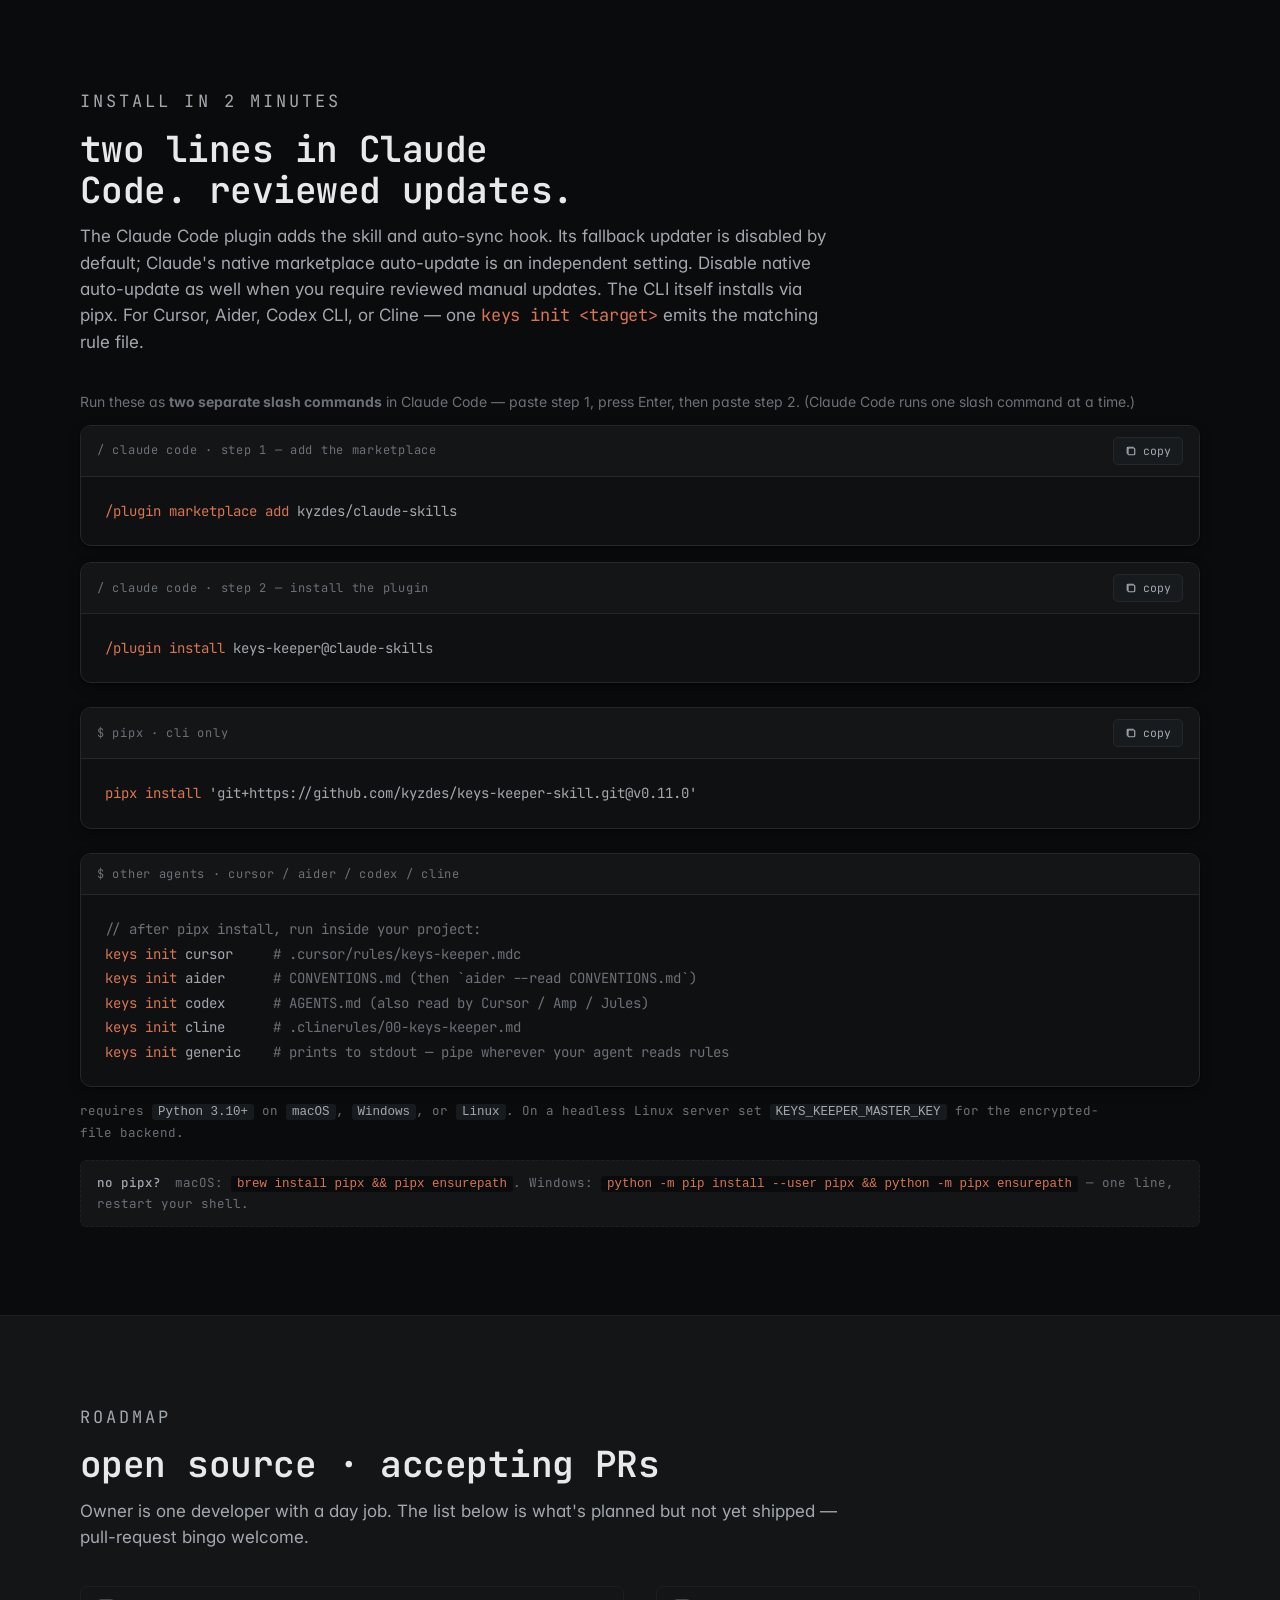
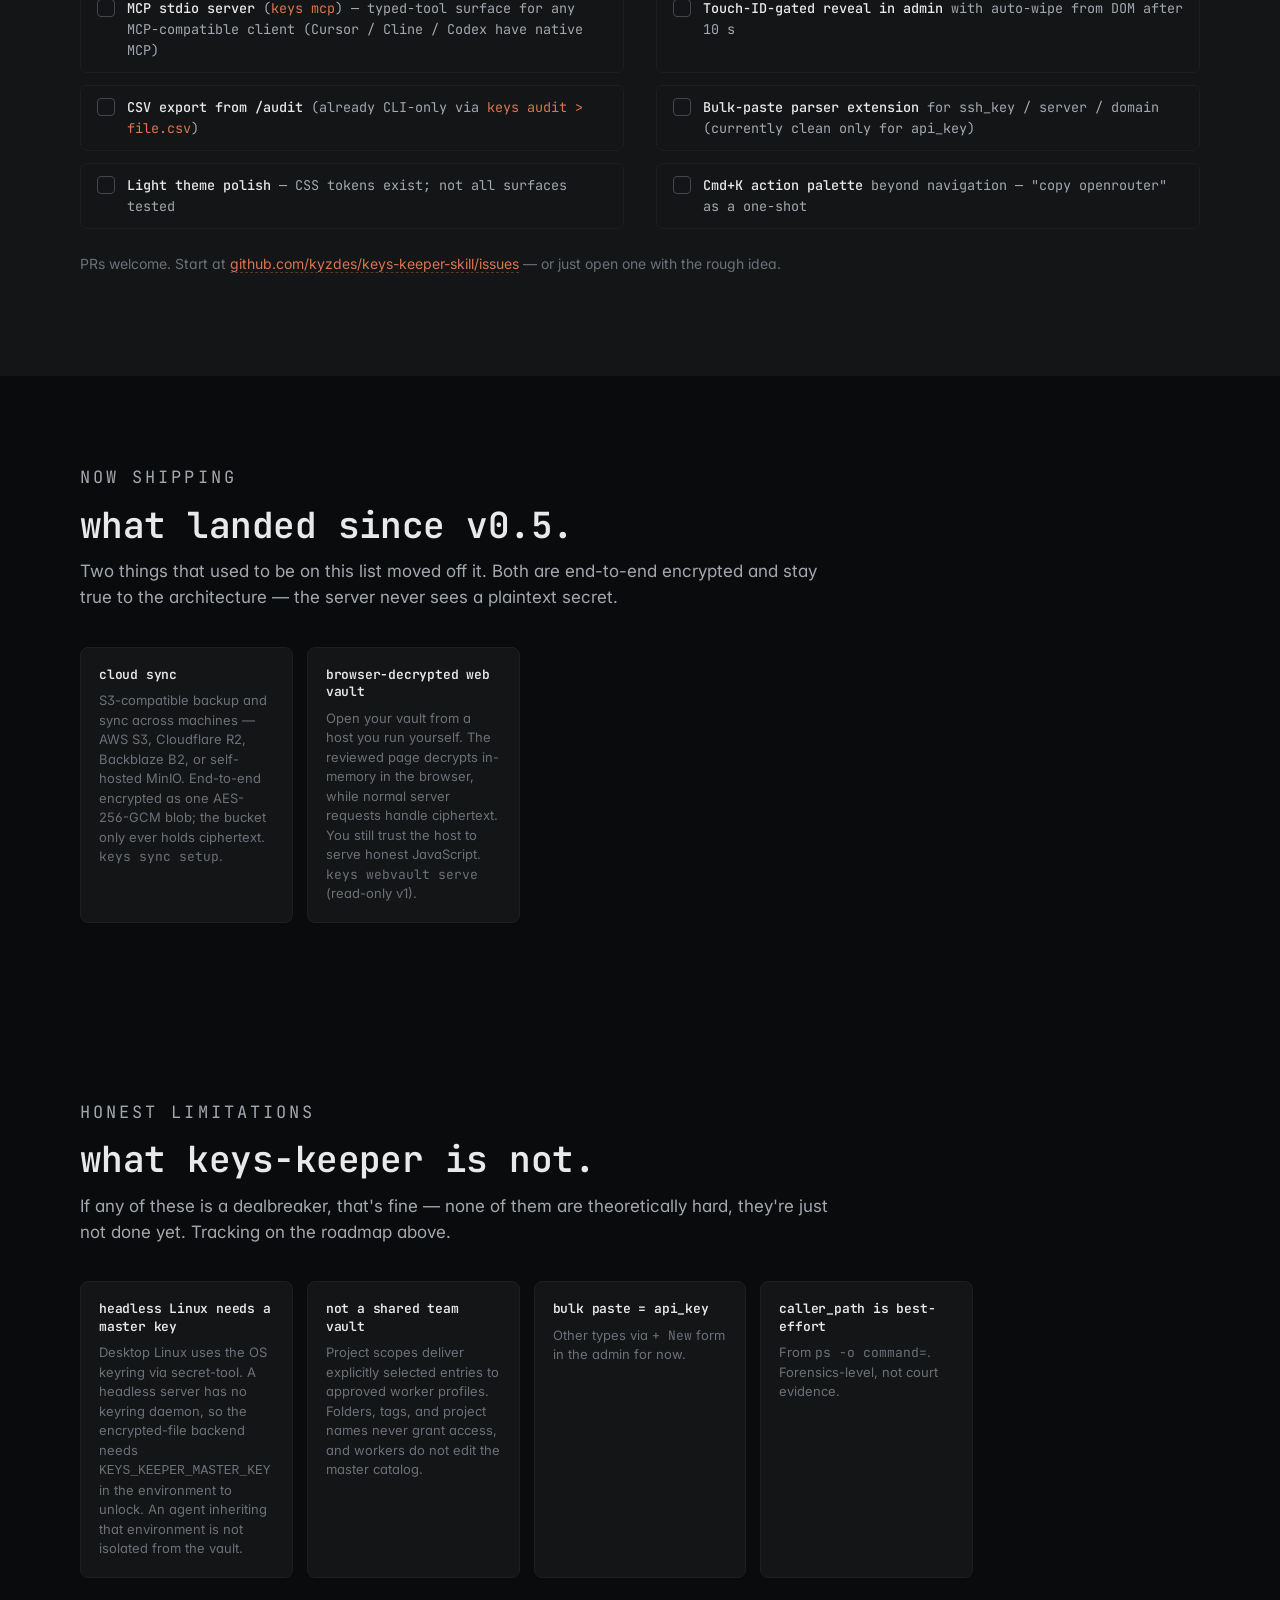
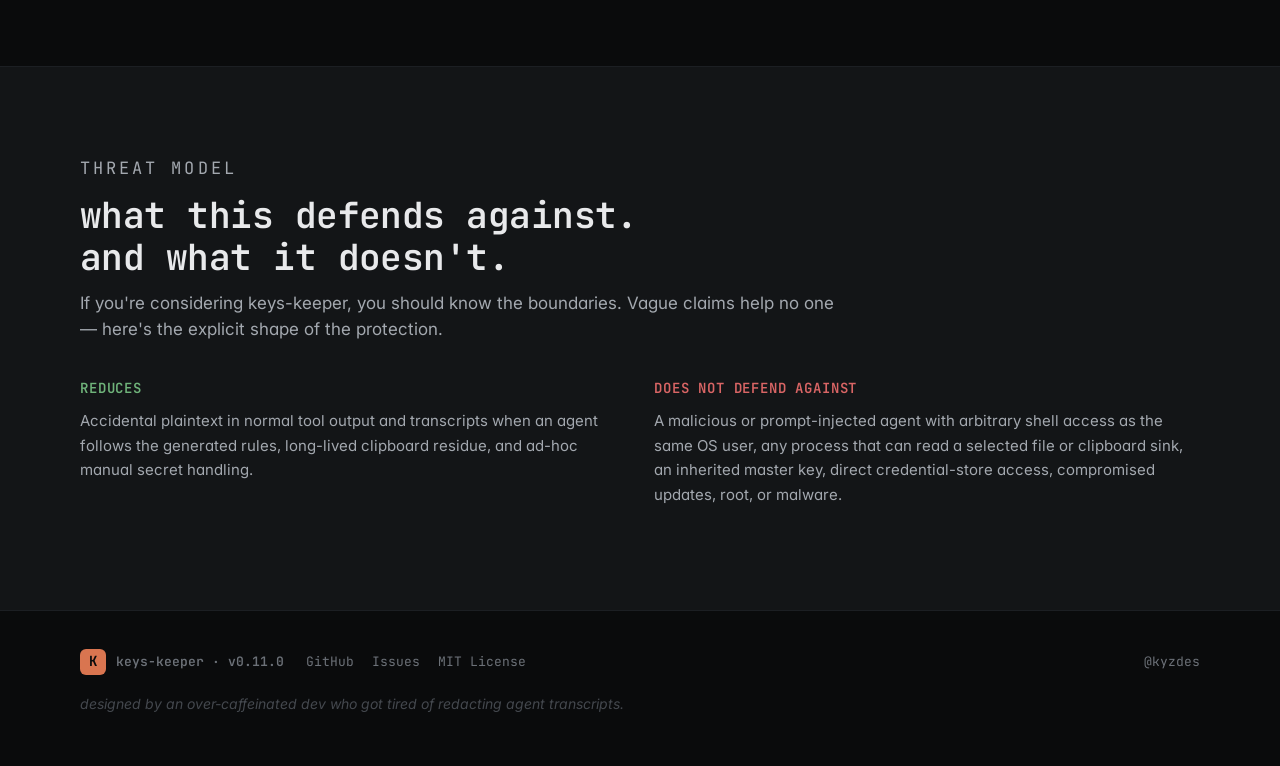
==== commit ac8220d7: "Prepare 0.11.0 architecture audit and collect complete matrix coverage" ====
--- a/docs/landing/index.html
+++ b/docs/landing/index.html
@@ -688,7 +688,7 @@
 <section class="hero" id="hero">
   <div class="wrap">
     <div class="hero-head">
-      <p class="eyebrow">v0.10.1 · macOS + Windows + Linux · MIT</p>
+      <p class="eyebrow">v0.11.0 · macOS + Windows + Linux · MIT</p>
       <h1>a cross-platform secrets workflow that keeps plaintext <span class="accent">out of normal agent output</span>.</h1>
       <p class="sub">Stores keys in the macOS Keychain, Windows Credential Manager, or Linux Secret Service — with an encrypted-file fallback on headless servers. Normal commands route values to explicit sinks instead of returning them in tool output. v0.9.0 adds opt-in project-scoped delivery with explicit entry assignments. Free, open source, reviewed-release install.</p>
       <div class="cta-row">
@@ -1236,7 +1236,7 @@
           <span>copy</span>
         </button>
       </div>
-<pre id="install-pre-pipx"><span class="cmd">pipx install</span> <span class="arg">'git+https://github.com/kyzdes/keys-keeper-skill.git@v0.10.1'</span></pre>
+<pre id="install-pre-pipx"><span class="cmd">pipx install</span> <span class="arg">'git+https://github.com/kyzdes/keys-keeper-skill.git@v0.11.0'</span></pre>
     </div>
 
     <div class="install-block" style="margin-top: 24px;">
@@ -1358,7 +1358,7 @@
     <div class="row">
       <a class="brand" href="https://github.com/kyzdes/keys-keeper-skill" target="_blank" rel="noopener">
         <span class="glyph">K</span>
-        <span>keys-keeper · v0.10.1</span>
+        <span>keys-keeper · v0.11.0</span>
       </a>
       <div class="links">
         <a href="https://github.com/kyzdes/keys-keeper-skill" target="_blank" rel="noopener">GitHub</a>
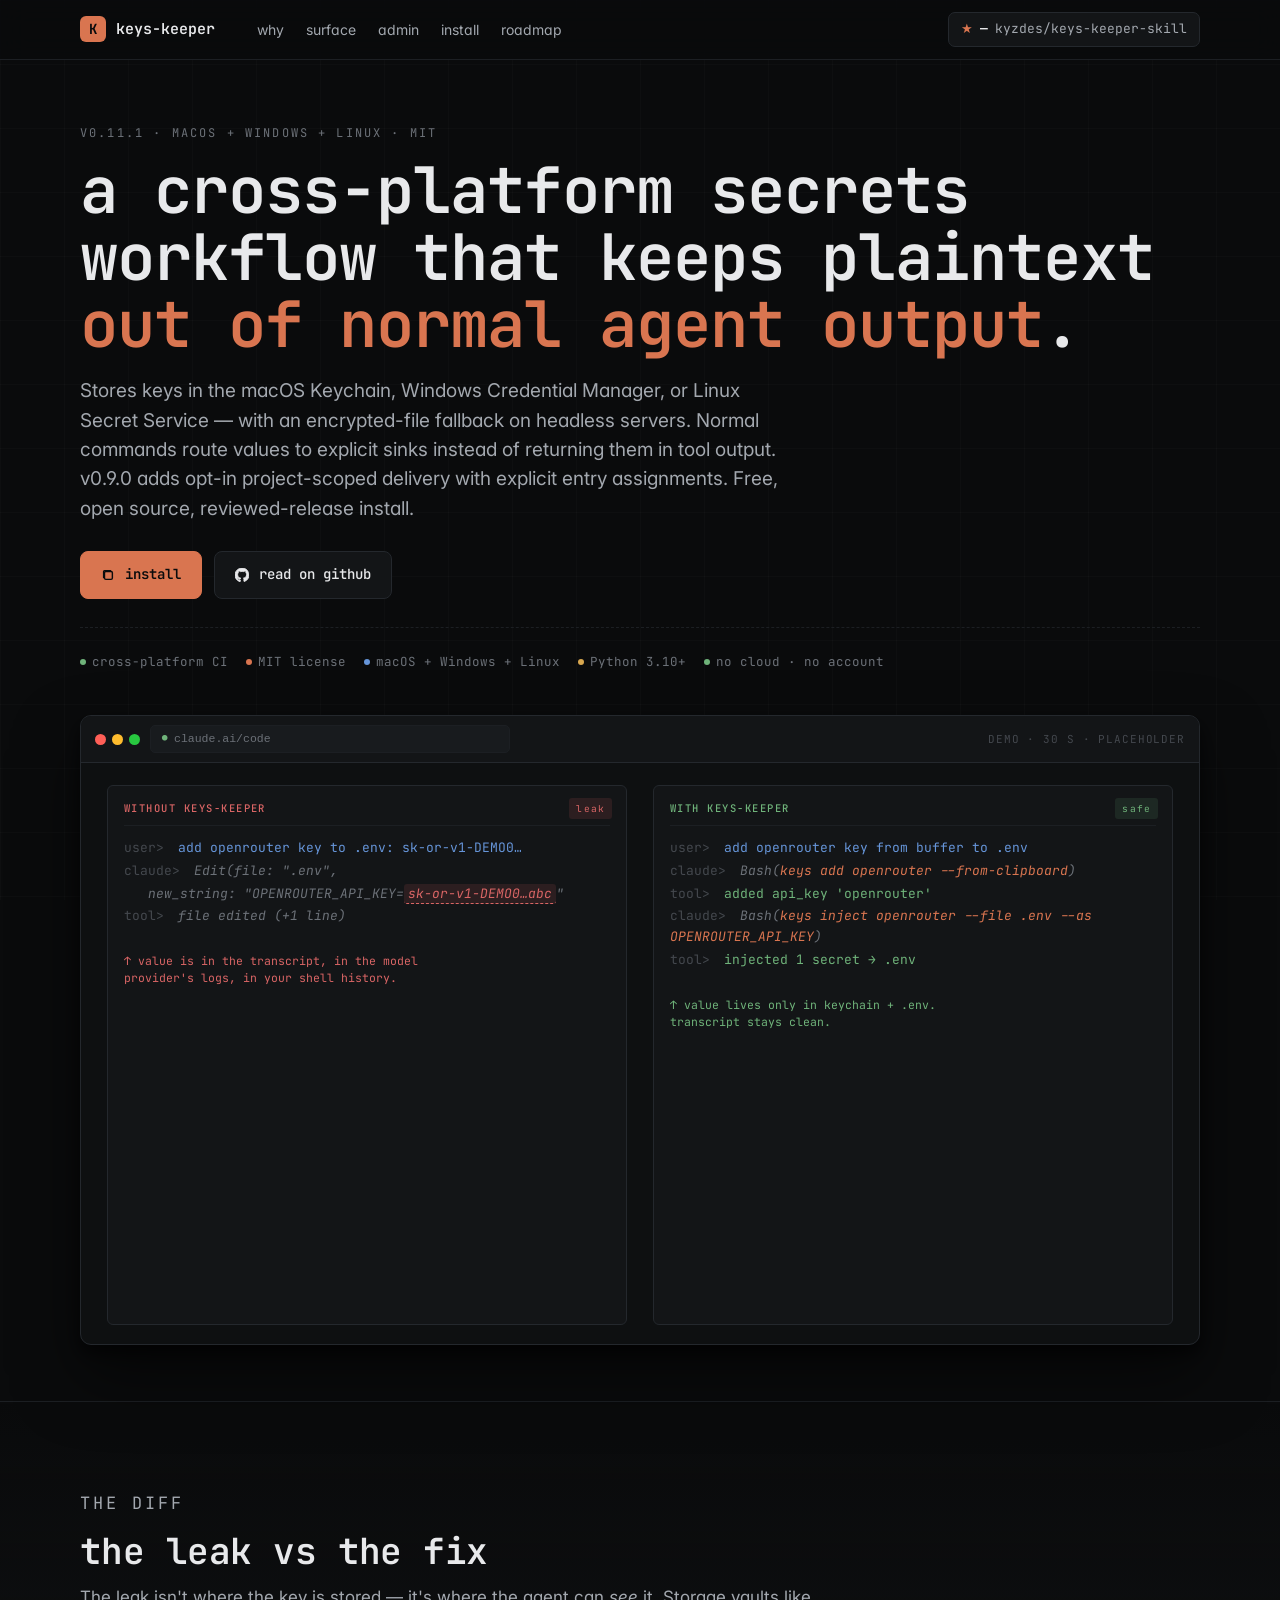
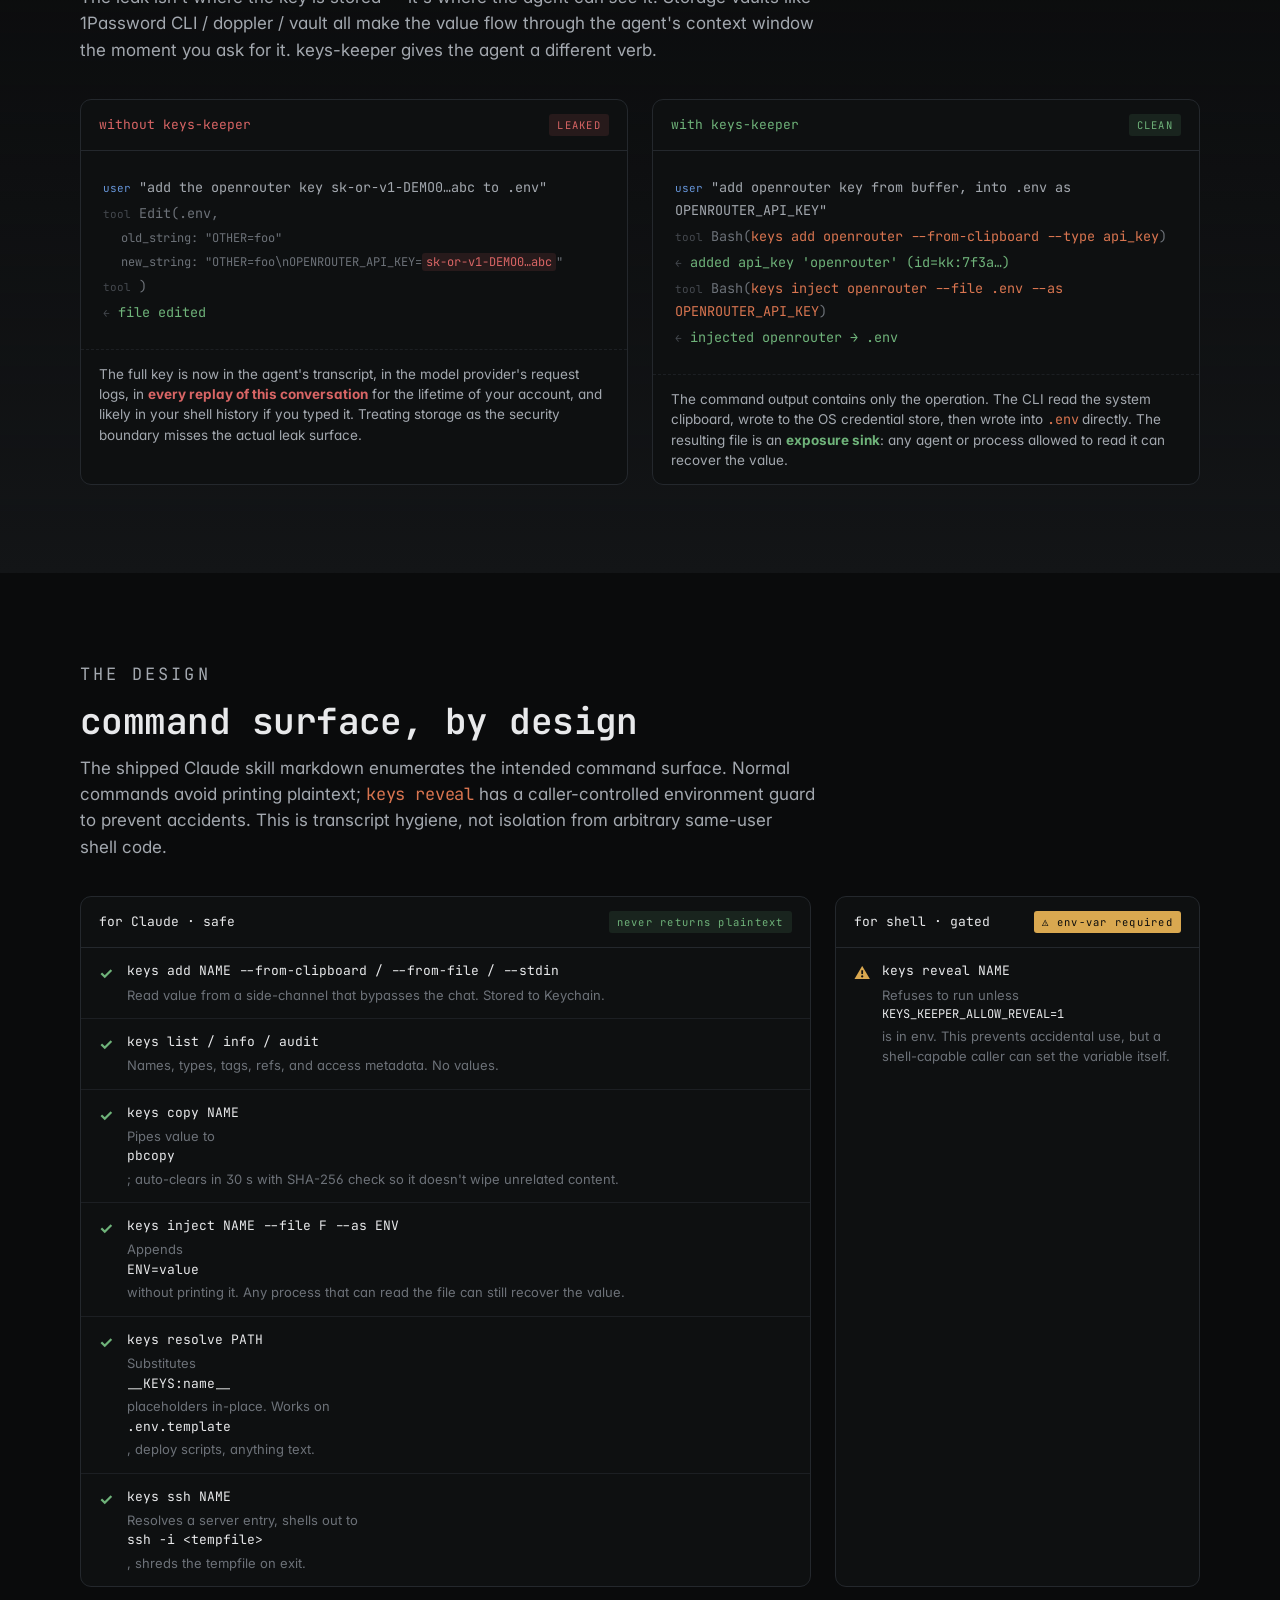
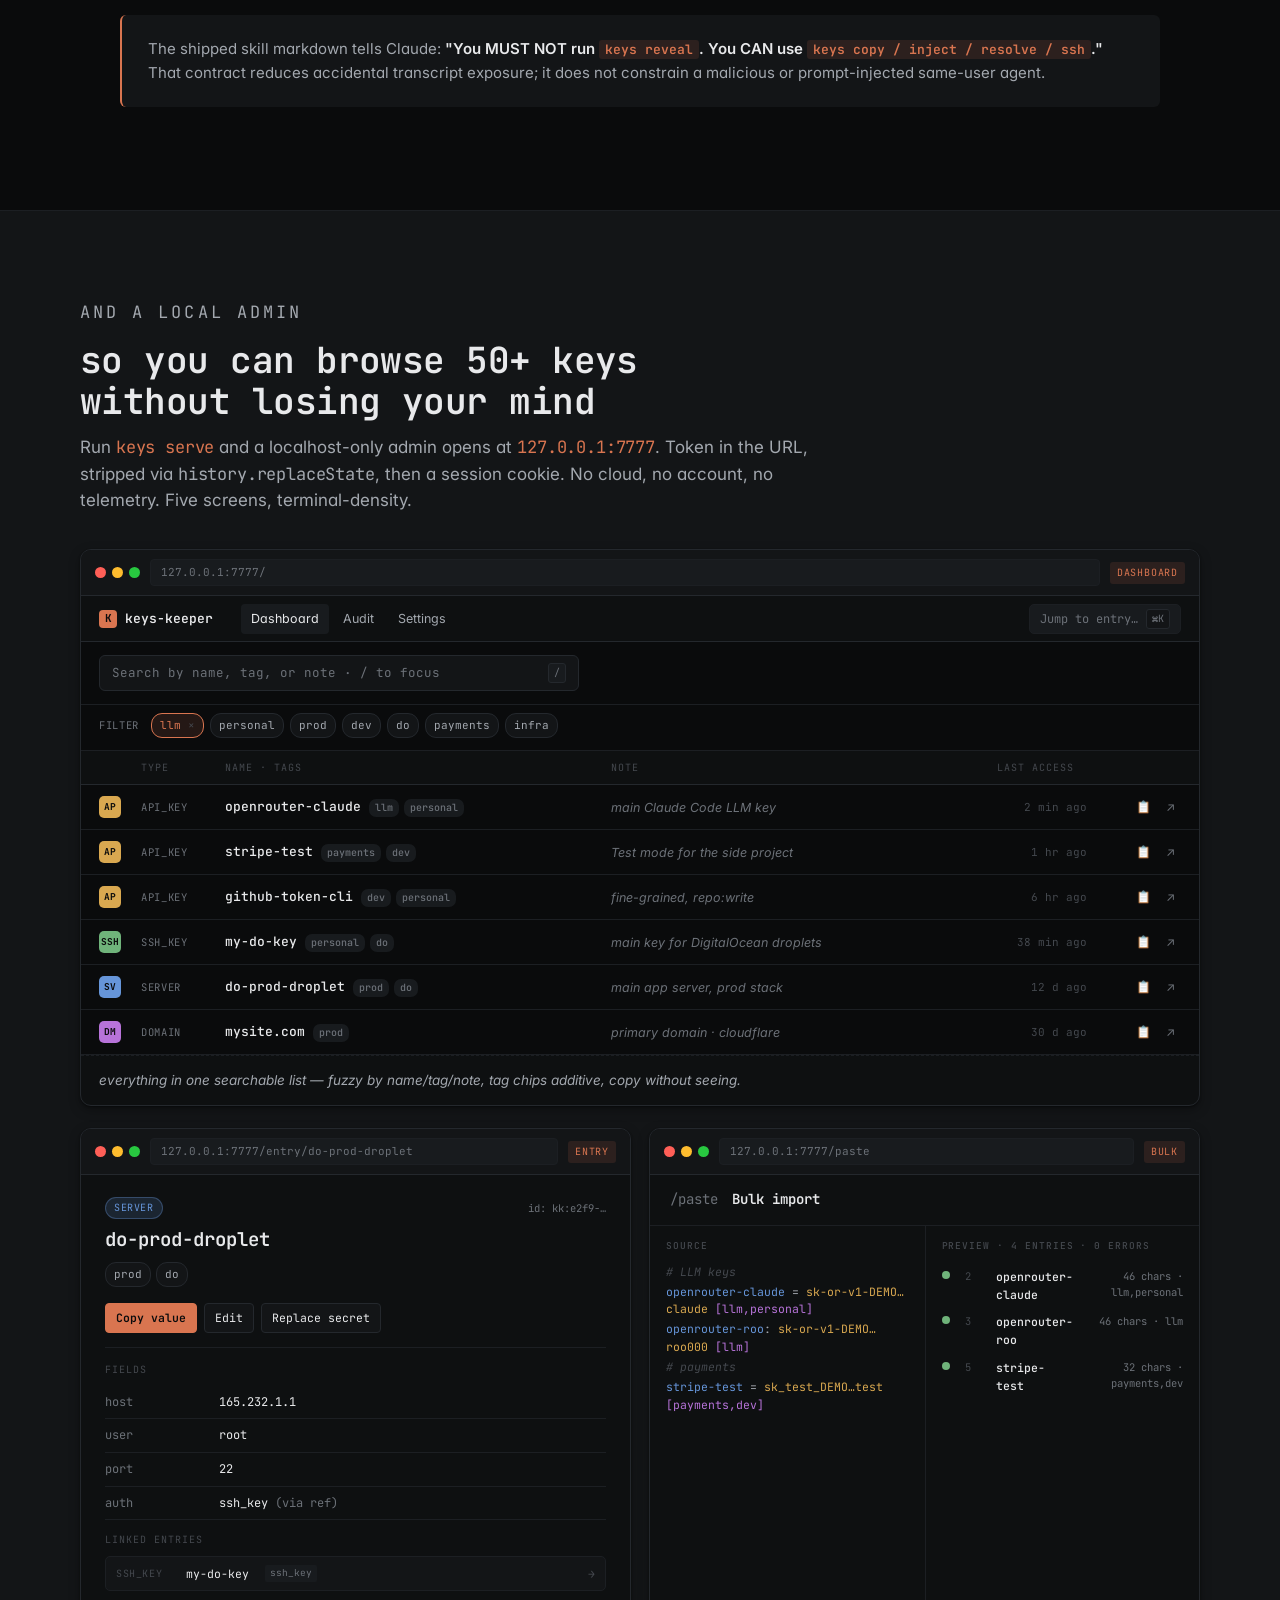
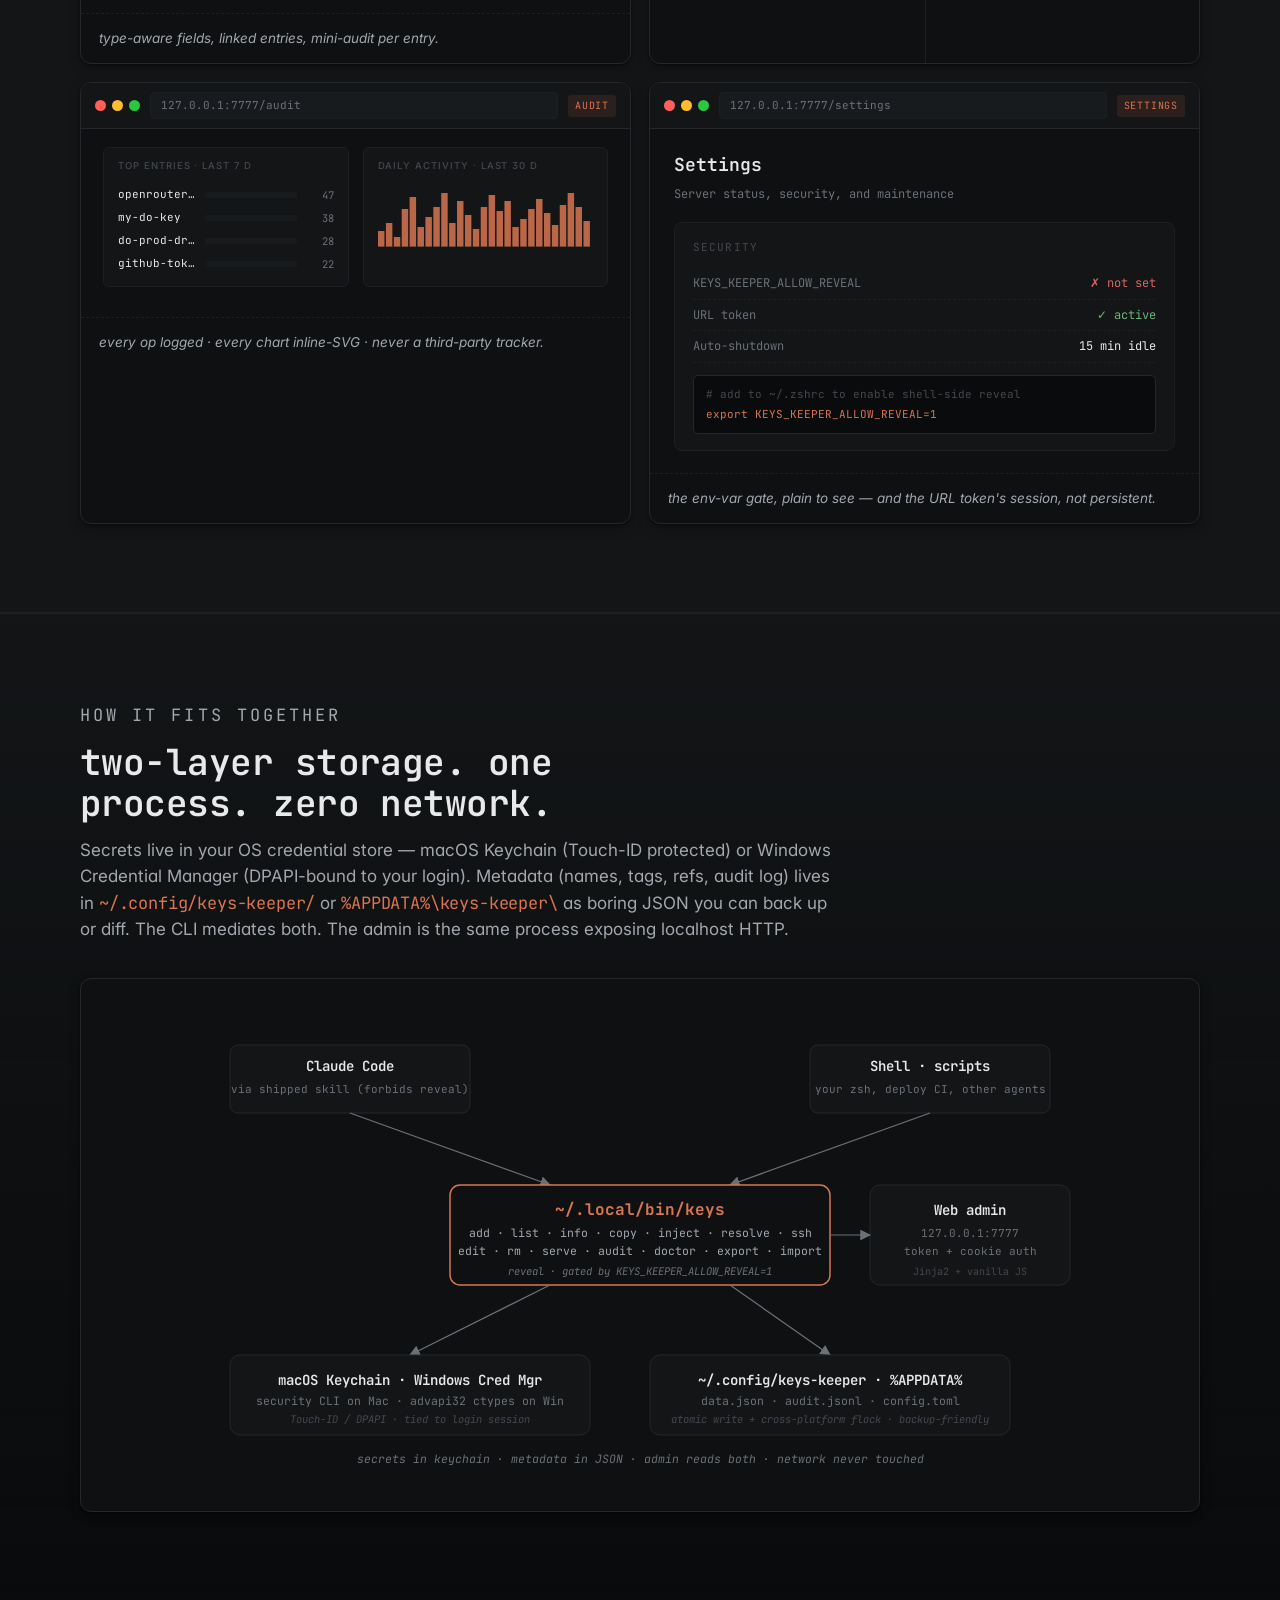
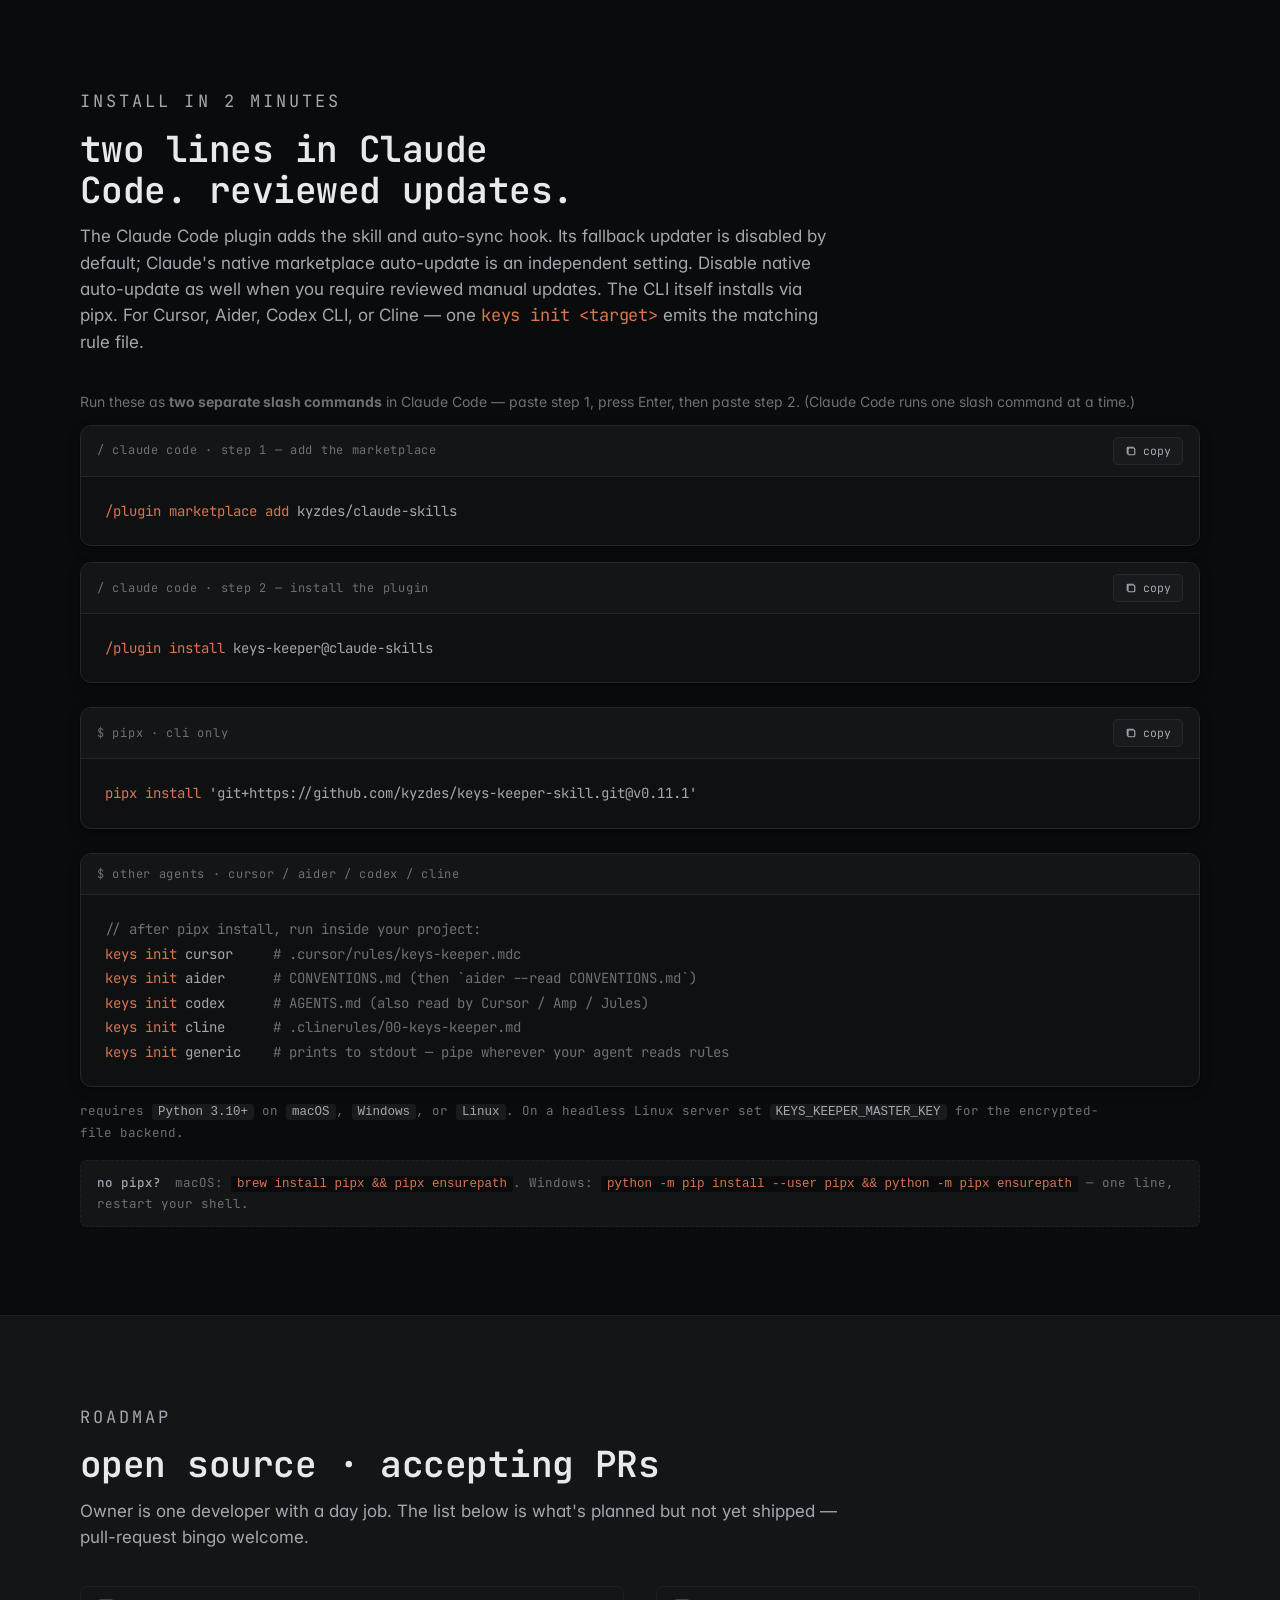
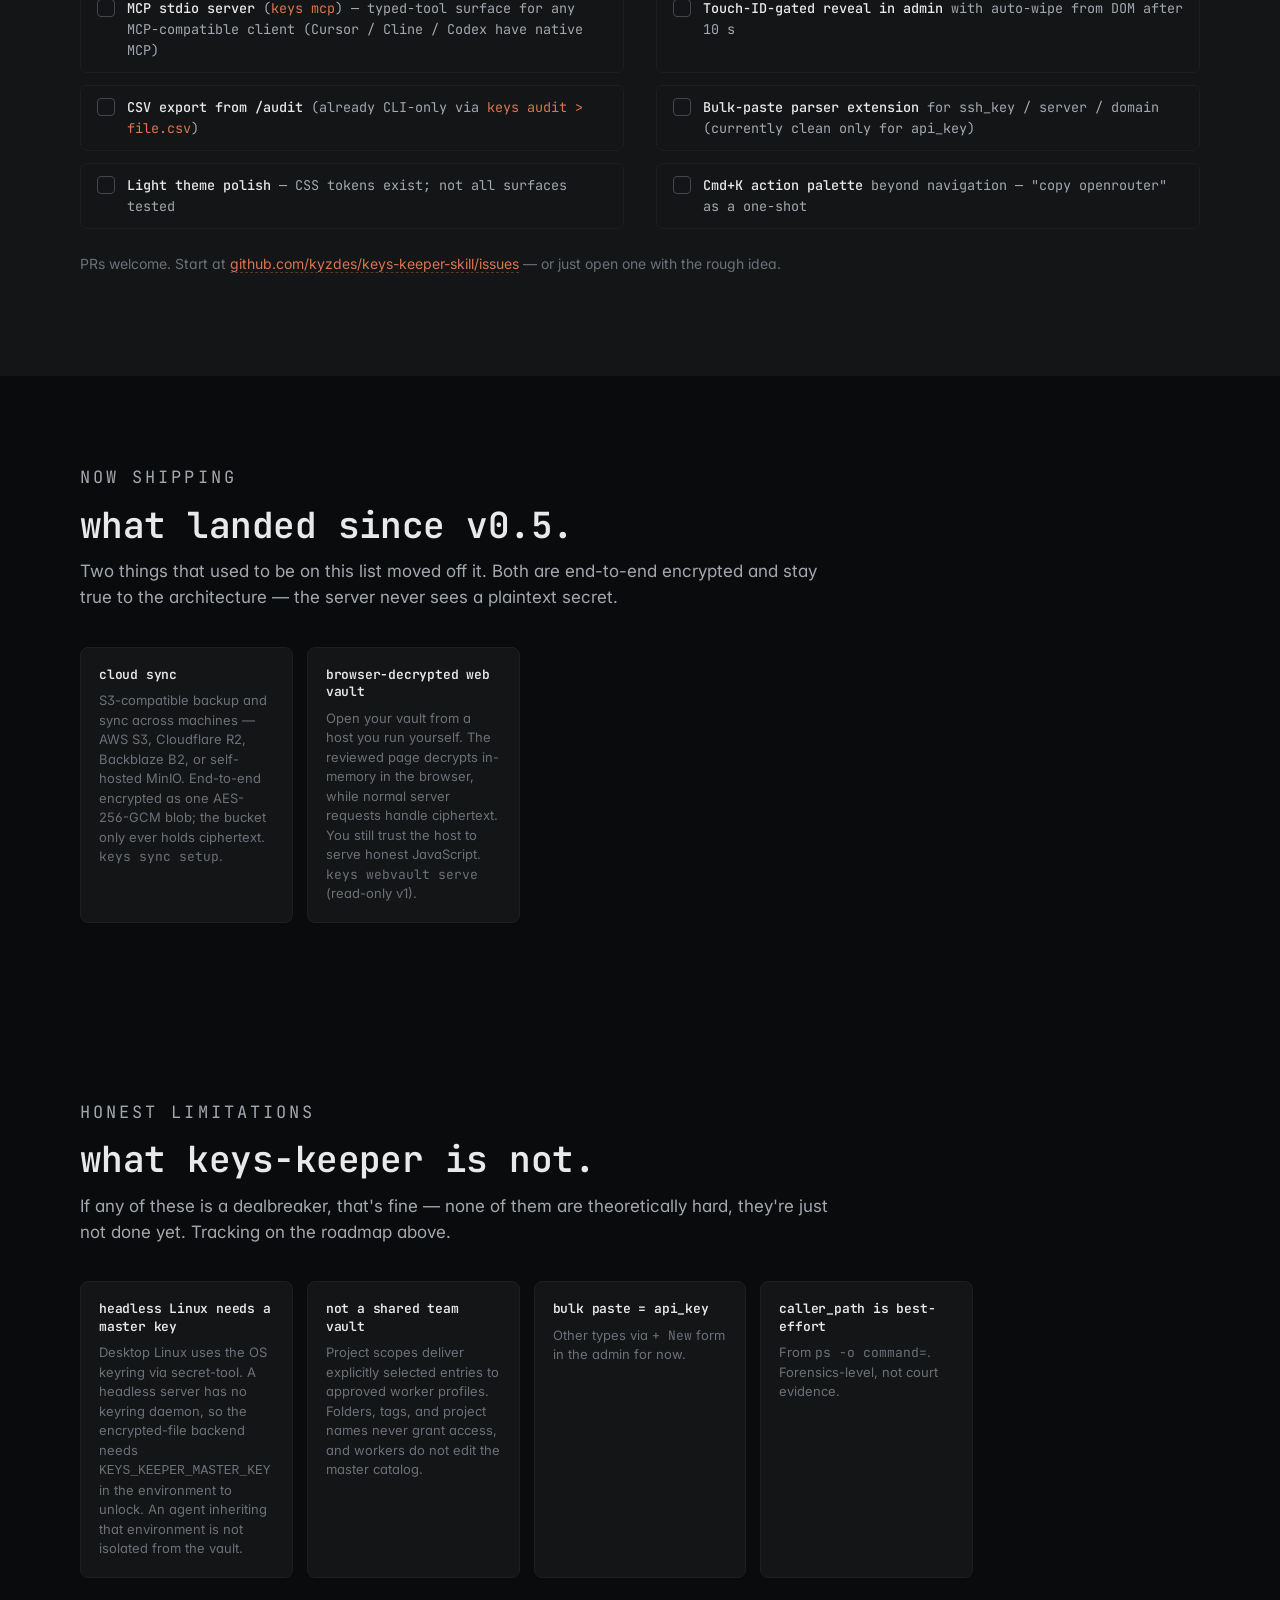
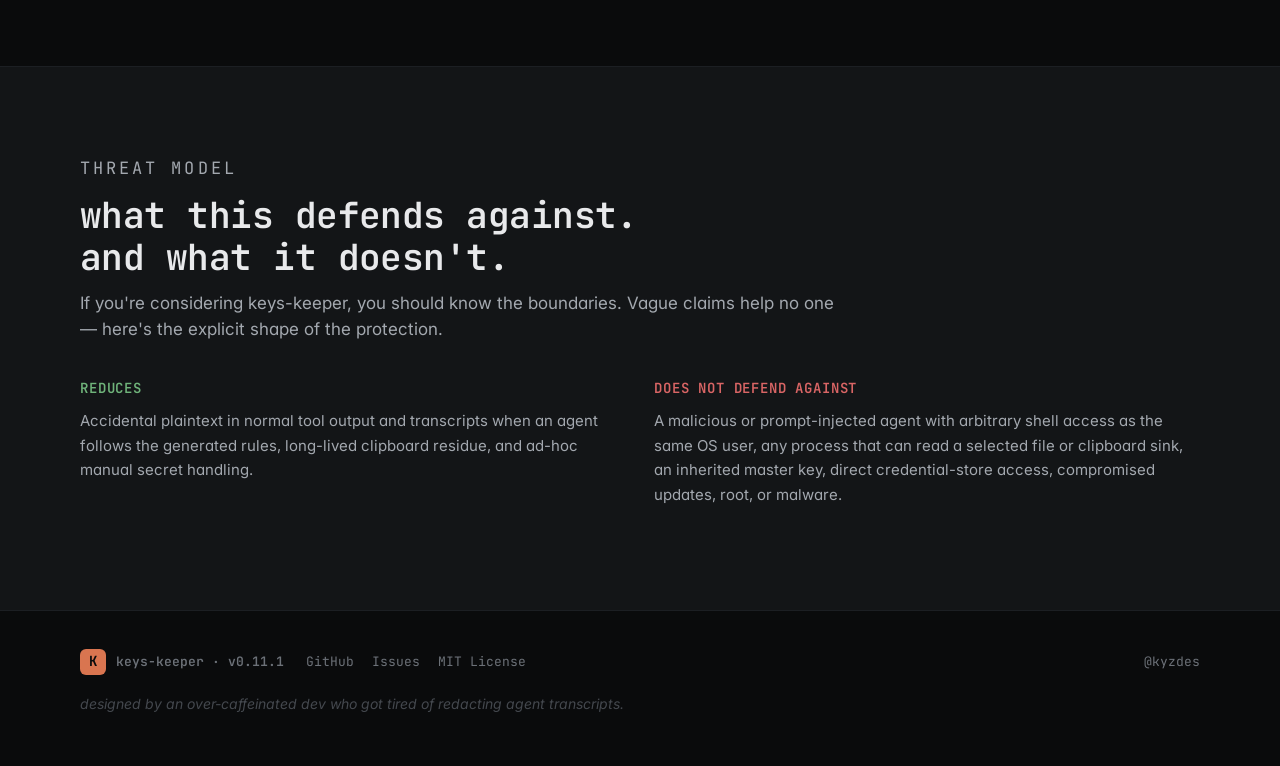
==== commit 8c8210f2: "Fix macOS legacy Keychain reads for multiline credentials" ====
--- a/docs/landing/index.html
+++ b/docs/landing/index.html
@@ -688,7 +688,7 @@
 <section class="hero" id="hero">
   <div class="wrap">
     <div class="hero-head">
-      <p class="eyebrow">v0.11.0 · macOS + Windows + Linux · MIT</p>
+      <p class="eyebrow">v0.11.1 · macOS + Windows + Linux · MIT</p>
       <h1>a cross-platform secrets workflow that keeps plaintext <span class="accent">out of normal agent output</span>.</h1>
       <p class="sub">Stores keys in the macOS Keychain, Windows Credential Manager, or Linux Secret Service — with an encrypted-file fallback on headless servers. Normal commands route values to explicit sinks instead of returning them in tool output. v0.9.0 adds opt-in project-scoped delivery with explicit entry assignments. Free, open source, reviewed-release install.</p>
       <div class="cta-row">
@@ -1236,7 +1236,7 @@
           <span>copy</span>
         </button>
       </div>
-<pre id="install-pre-pipx"><span class="cmd">pipx install</span> <span class="arg">'git+https://github.com/kyzdes/keys-keeper-skill.git@v0.11.0'</span></pre>
+<pre id="install-pre-pipx"><span class="cmd">pipx install</span> <span class="arg">'git+https://github.com/kyzdes/keys-keeper-skill.git@v0.11.1'</span></pre>
     </div>
 
     <div class="install-block" style="margin-top: 24px;">
@@ -1358,7 +1358,7 @@
     <div class="row">
       <a class="brand" href="https://github.com/kyzdes/keys-keeper-skill" target="_blank" rel="noopener">
         <span class="glyph">K</span>
-        <span>keys-keeper · v0.11.0</span>
+        <span>keys-keeper · v0.11.1</span>
       </a>
       <div class="links">
         <a href="https://github.com/kyzdes/keys-keeper-skill" target="_blank" rel="noopener">GitHub</a>
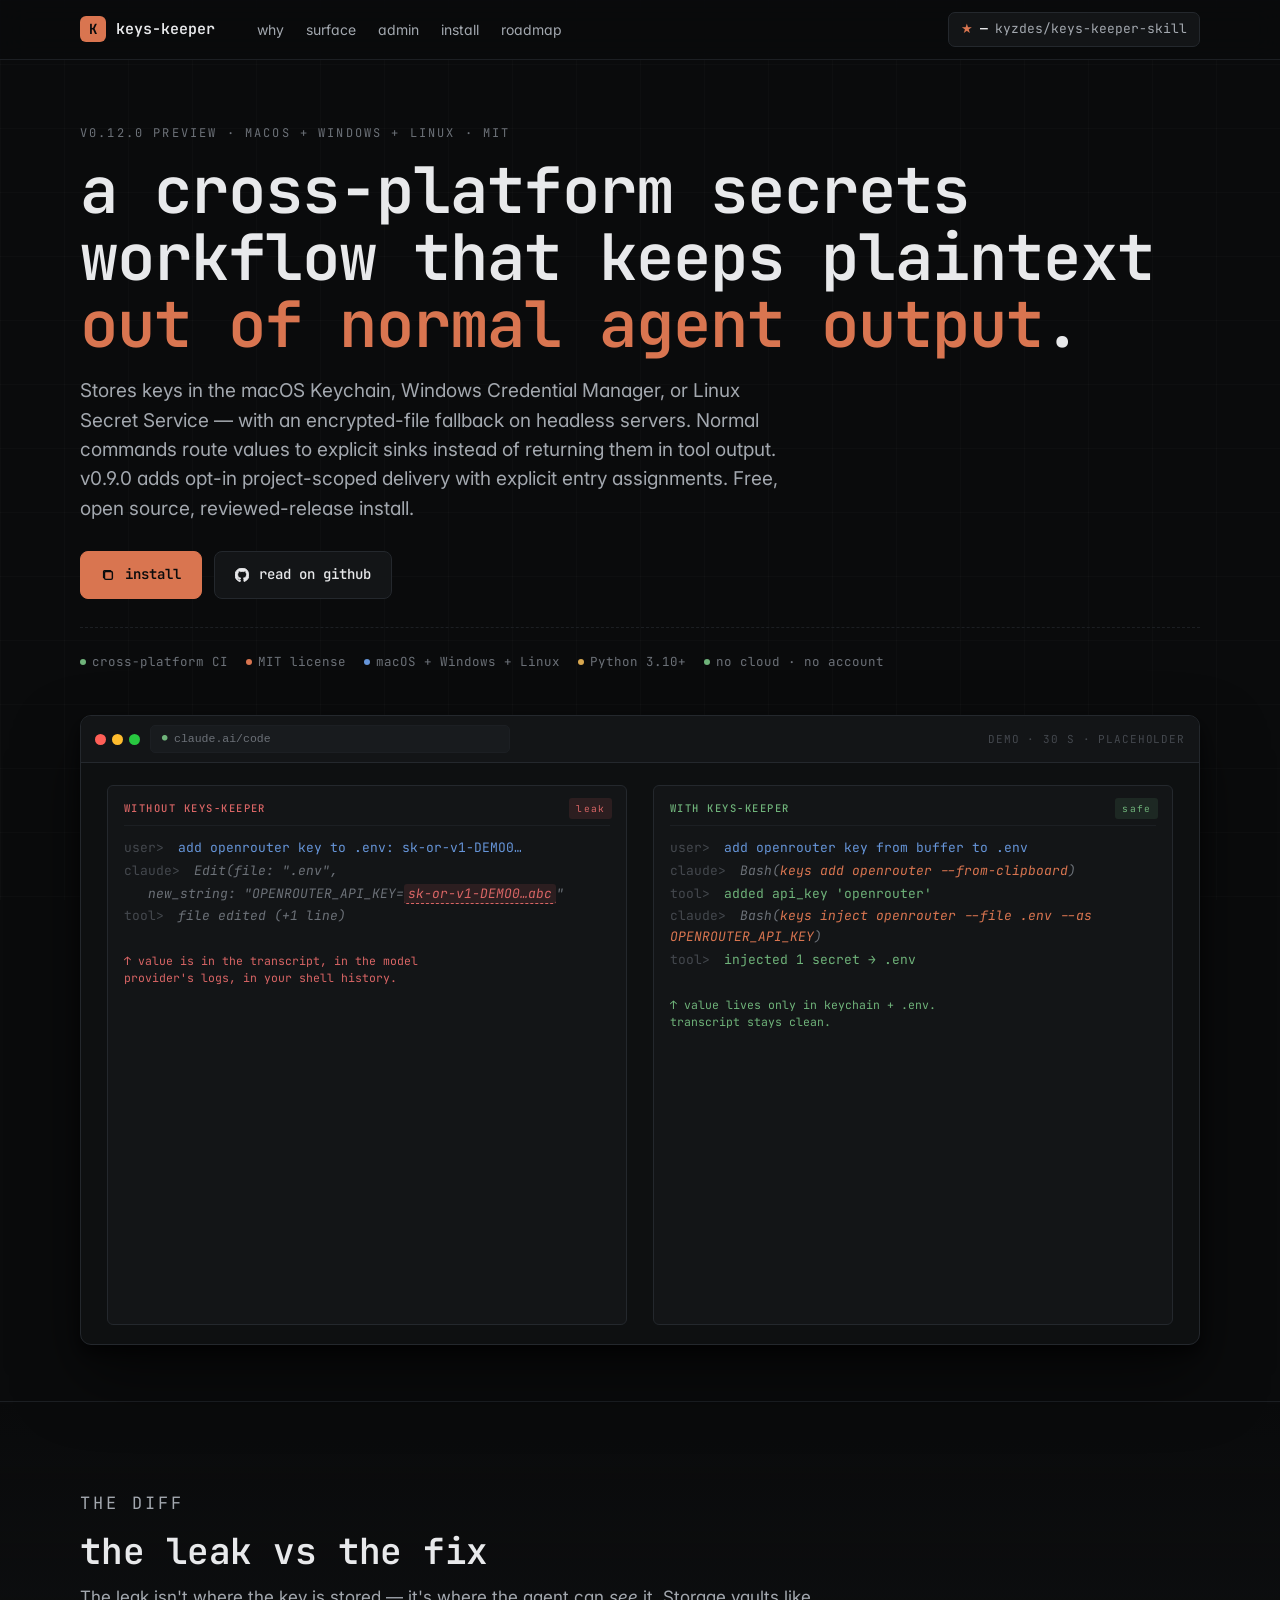
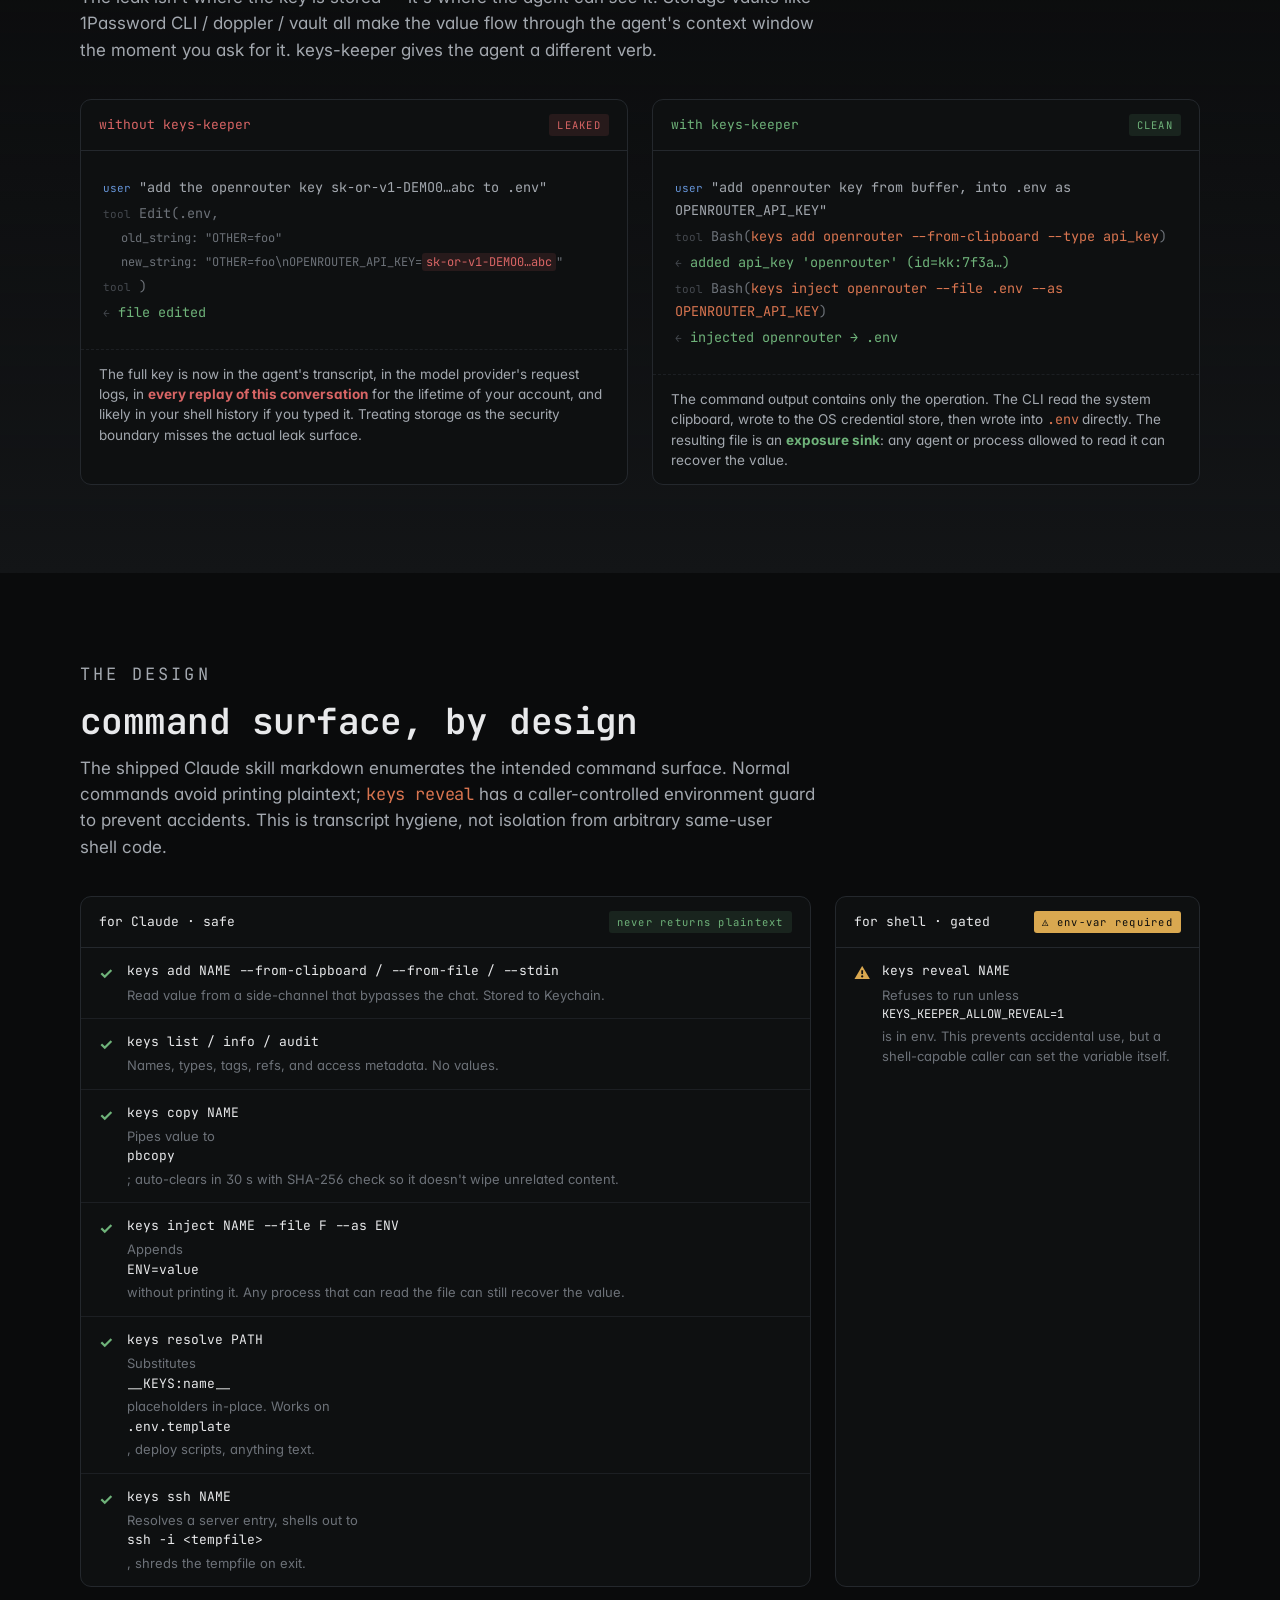
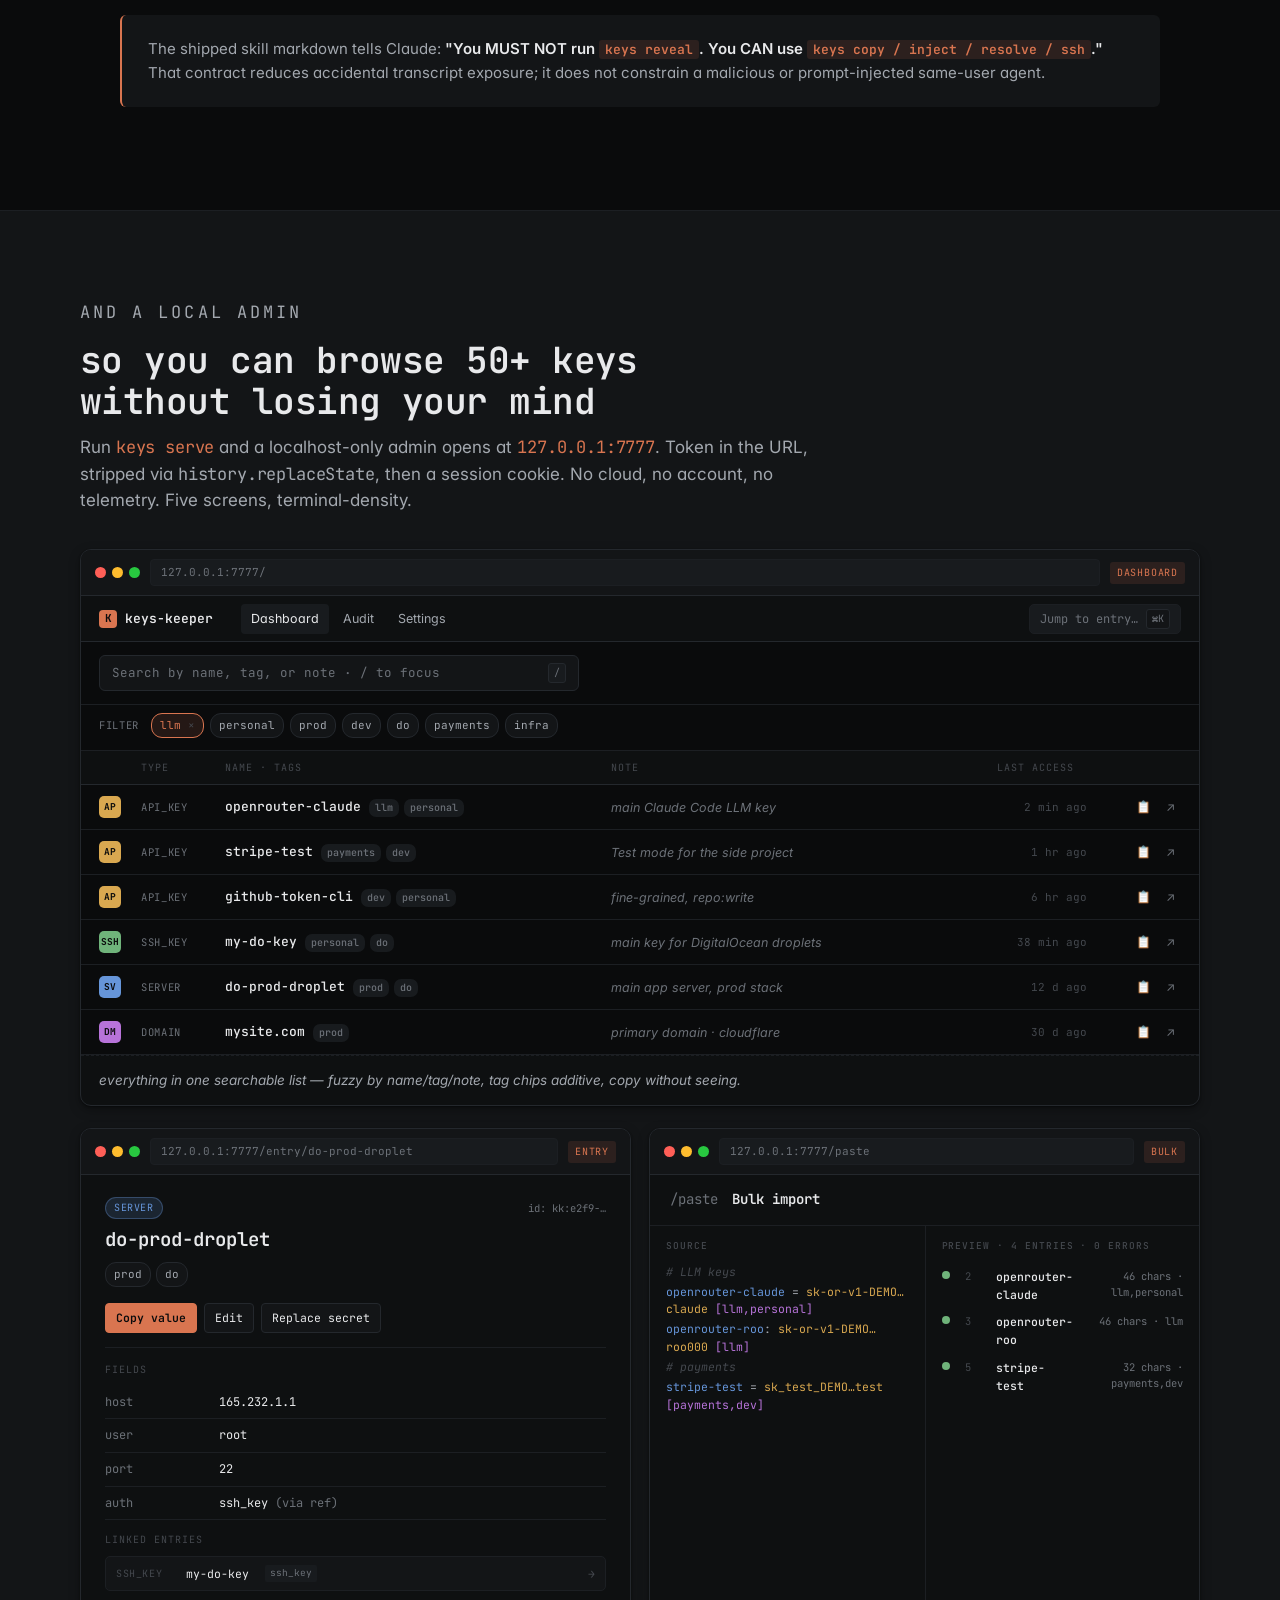
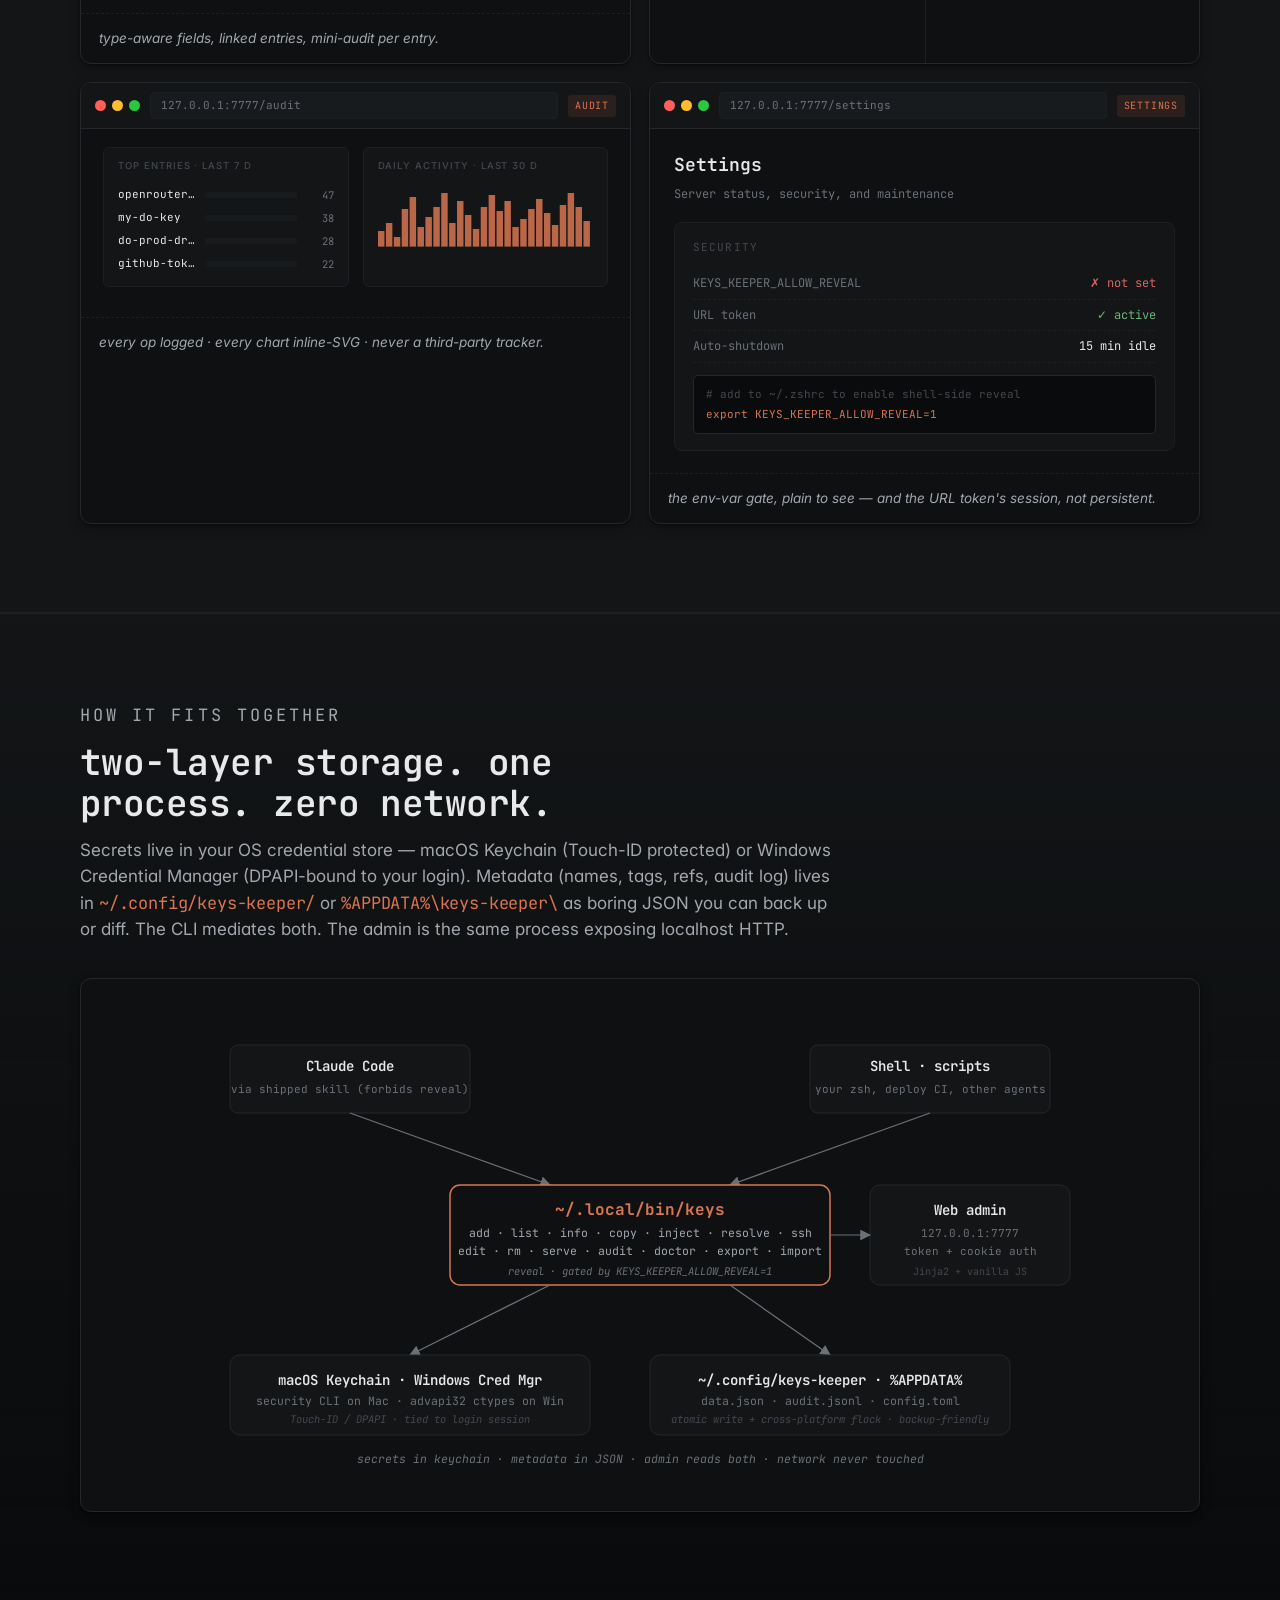
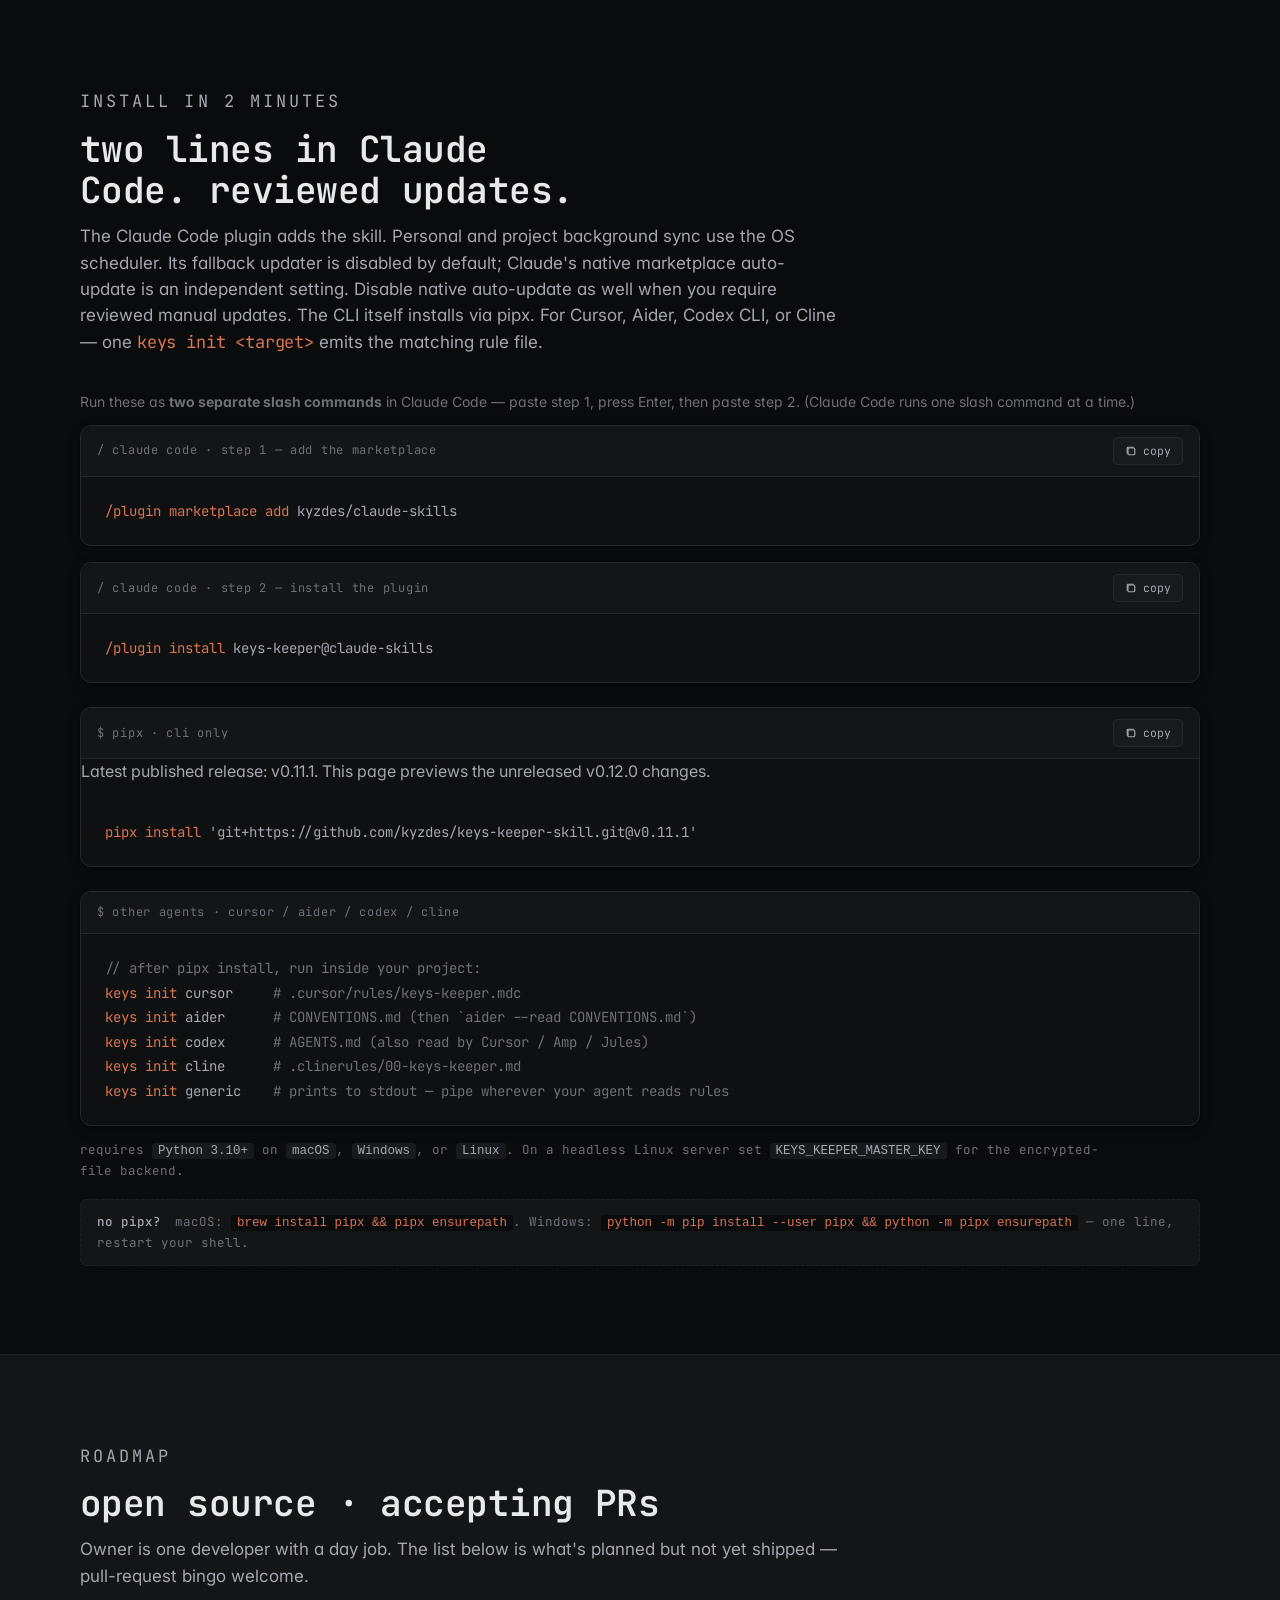
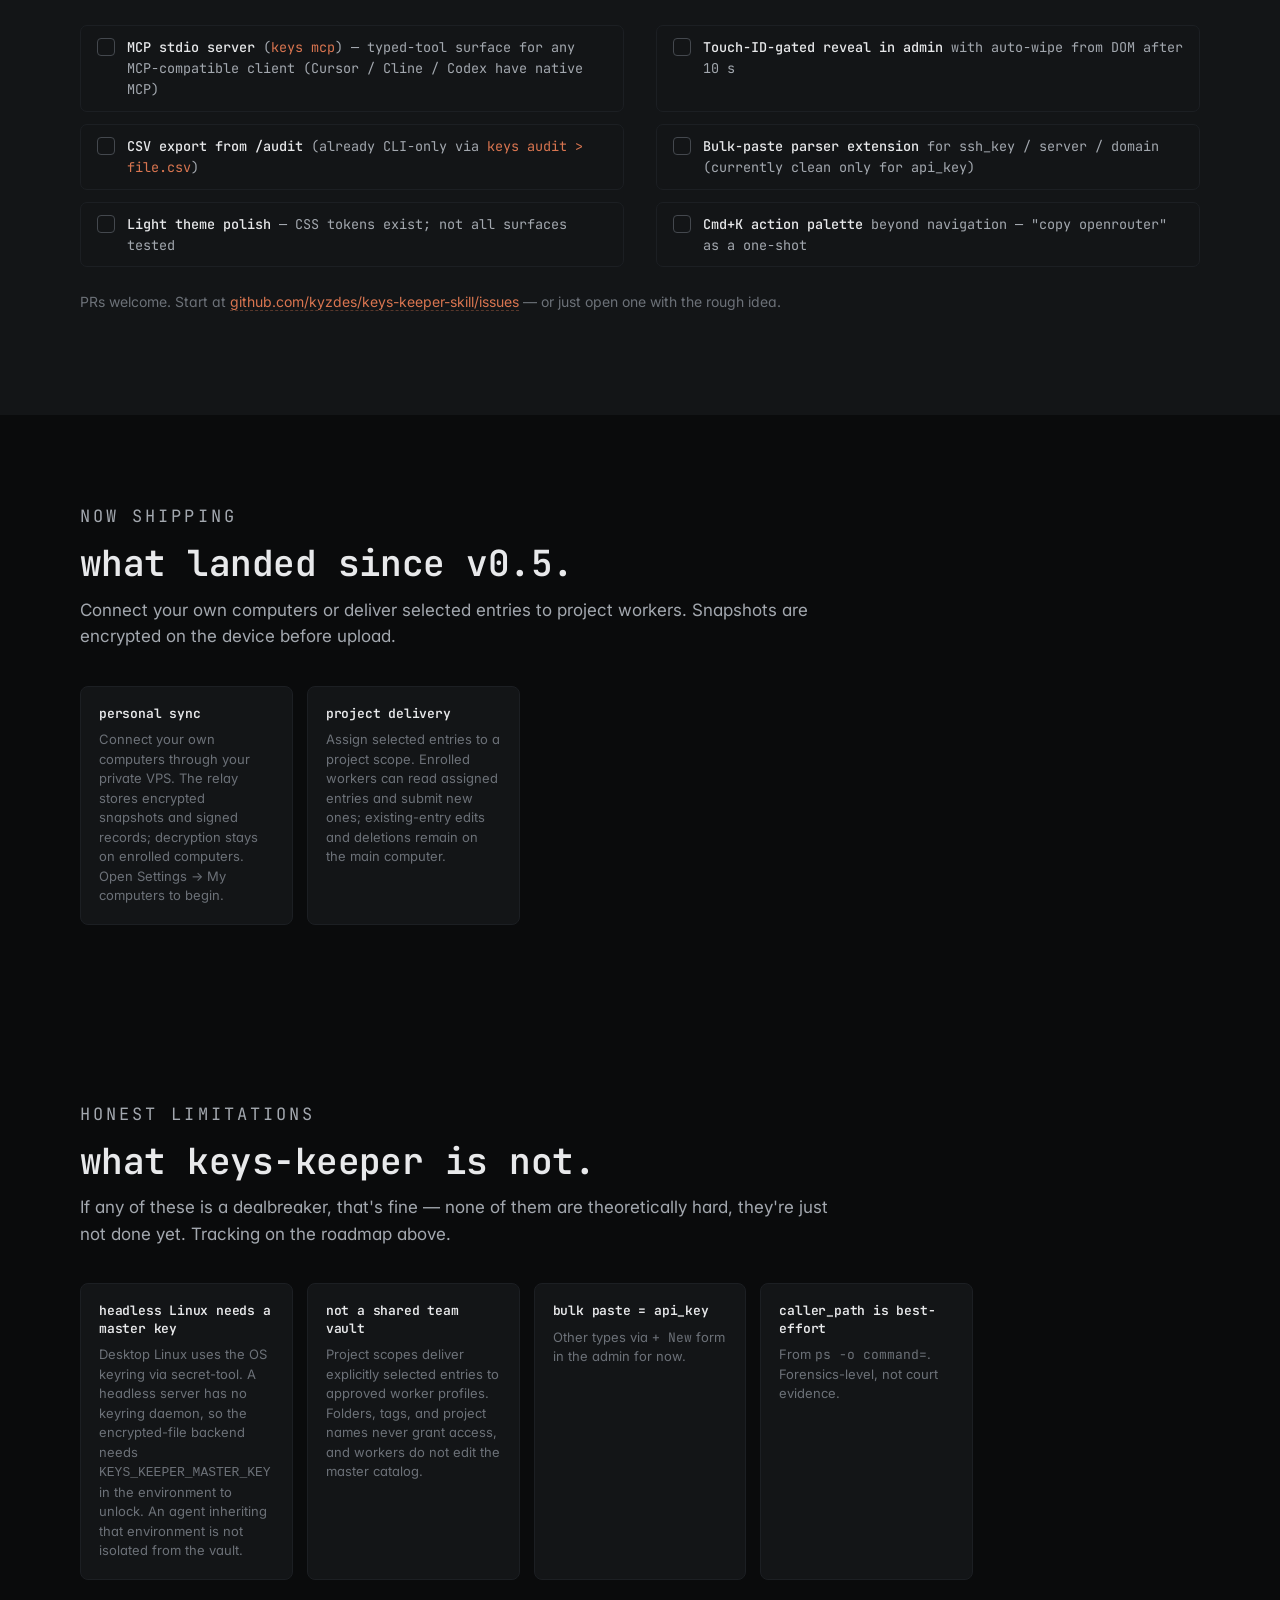
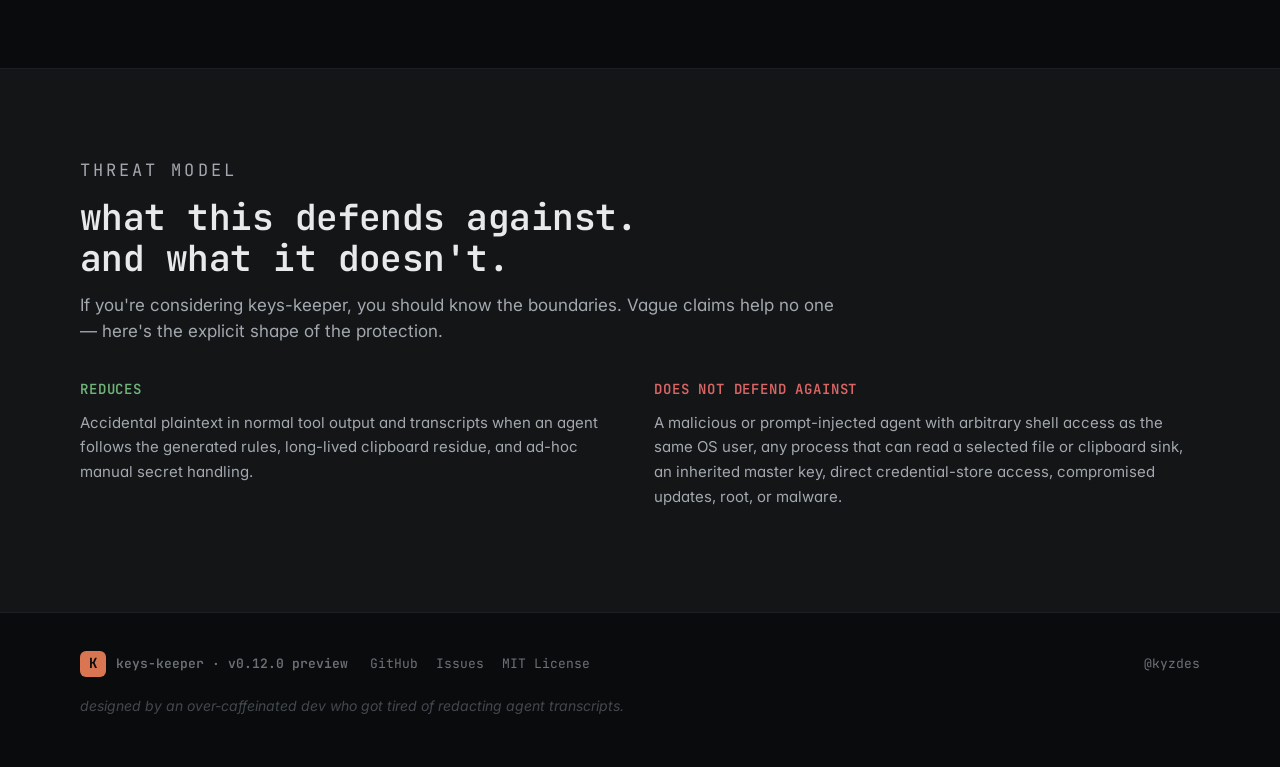
==== commit 418abf86: "Remove S3 and bound VPS synchronization work" ====
--- a/docs/landing/index.html
+++ b/docs/landing/index.html
@@ -688,7 +688,7 @@
 <section class="hero" id="hero">
   <div class="wrap">
     <div class="hero-head">
-      <p class="eyebrow">v0.11.1 · macOS + Windows + Linux · MIT</p>
+      <p class="eyebrow">v0.12.0 preview · macOS + Windows + Linux · MIT</p>
       <h1>a cross-platform secrets workflow that keeps plaintext <span class="accent">out of normal agent output</span>.</h1>
       <p class="sub">Stores keys in the macOS Keychain, Windows Credential Manager, or Linux Secret Service — with an encrypted-file fallback on headless servers. Normal commands route values to explicit sinks instead of returning them in tool output. v0.9.0 adds opt-in project-scoped delivery with explicit entry assignments. Free, open source, reviewed-release install.</p>
       <div class="cta-row">
@@ -1201,7 +1201,7 @@
     <div class="section-head">
       <p class="eyebrow">install in 2 minutes</p>
       <h2>two lines in Claude Code. reviewed updates.</h2>
-      <p>The Claude Code plugin adds the skill and auto-sync hook. Its fallback updater is disabled by default; Claude's native marketplace auto-update is an independent setting. Disable native auto-update as well when you require reviewed manual updates. The CLI itself installs via pipx. For Cursor, Aider, Codex CLI, or Cline — one <code class="mono" style="color:var(--accent);">keys init &lt;target&gt;</code> emits the matching rule file.</p>
+      <p>The Claude Code plugin adds the skill. Personal and project background sync use the OS scheduler. Its fallback updater is disabled by default; Claude's native marketplace auto-update is an independent setting. Disable native auto-update as well when you require reviewed manual updates. The CLI itself installs via pipx. For Cursor, Aider, Codex CLI, or Cline — one <code class="mono" style="color:var(--accent);">keys init &lt;target&gt;</code> emits the matching rule file.</p>
     </div>
 
     <p class="install-note" style="margin: 0 0 12px; color: var(--text-3); font-size: 14px;">Run these as <strong>two separate slash commands</strong> in Claude Code — paste step 1, press Enter, then paste step 2. (Claude Code runs one slash command at a time.)</p>
@@ -1236,6 +1236,7 @@
           <span>copy</span>
         </button>
       </div>
+<p>Latest published release: v0.11.1. This page previews the unreleased v0.12.0 changes.</p>
 <pre id="install-pre-pipx"><span class="cmd">pipx install</span> <span class="arg">'git+https://github.com/kyzdes/keys-keeper-skill.git@v0.11.1'</span></pre>
     </div>
 
@@ -1285,16 +1286,16 @@
     <div class="section-head">
       <p class="eyebrow">now shipping</p>
       <h2>what landed since v0.5.</h2>
-      <p>Two things that used to be on this list moved off it. Both are end-to-end encrypted and stay true to the architecture — the server never sees a plaintext secret.</p>
+      <p>Connect your own computers or deliver selected entries to project workers. Snapshots are encrypted on the device before upload.</p>
     </div>
     <div class="limit-cards">
       <div class="limit-card">
-        <h3>cloud sync</h3>
-        <p>S3-compatible backup and sync across machines — AWS S3, Cloudflare R2, Backblaze B2, or self-hosted MinIO. End-to-end encrypted as one AES-256-GCM blob; the bucket only ever holds ciphertext. <code style="font-family:'JetBrains Mono',monospace;">keys sync setup</code>.</p>
+        <h3>personal sync</h3>
+        <p>Connect your own computers through your private VPS. The relay stores encrypted snapshots and signed records; decryption stays on enrolled computers. Open Settings → My computers to begin.</p>
       </div>
       <div class="limit-card">
-        <h3>browser-decrypted web vault</h3>
-        <p>Open your vault from a host you run yourself. The reviewed page decrypts in-memory in the browser, while normal server requests handle ciphertext. You still trust the host to serve honest JavaScript. <code style="font-family:'JetBrains Mono',monospace;">keys webvault serve</code> (read-only v1).</p>
+        <h3>project delivery</h3>
+        <p>Assign selected entries to a project scope. Enrolled workers can read assigned entries and submit new ones; existing-entry edits and deletions remain on the main computer.</p>
       </div>
     </div>
   </div>
@@ -1358,7 +1359,7 @@
     <div class="row">
       <a class="brand" href="https://github.com/kyzdes/keys-keeper-skill" target="_blank" rel="noopener">
         <span class="glyph">K</span>
-        <span>keys-keeper · v0.11.1</span>
+        <span>keys-keeper · v0.12.0 preview</span>
       </a>
       <div class="links">
         <a href="https://github.com/kyzdes/keys-keeper-skill" target="_blank" rel="noopener">GitHub</a>
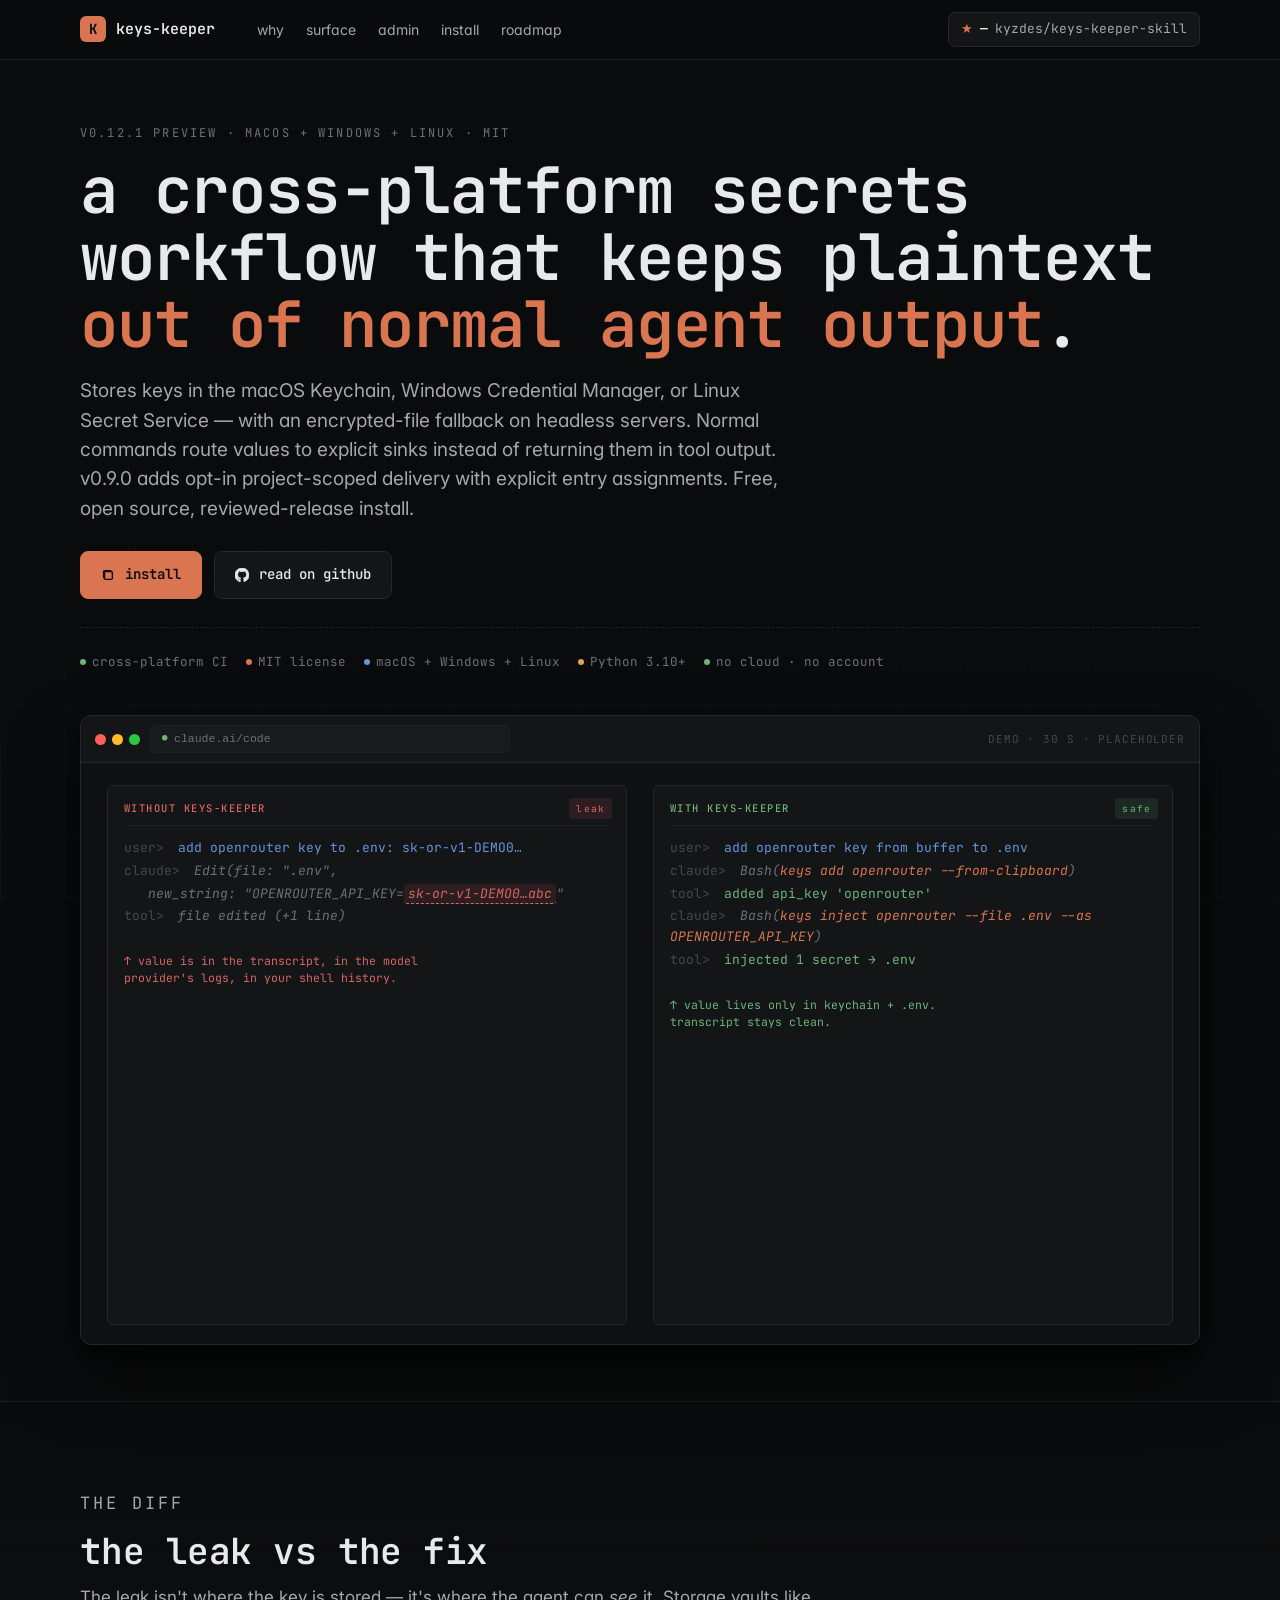
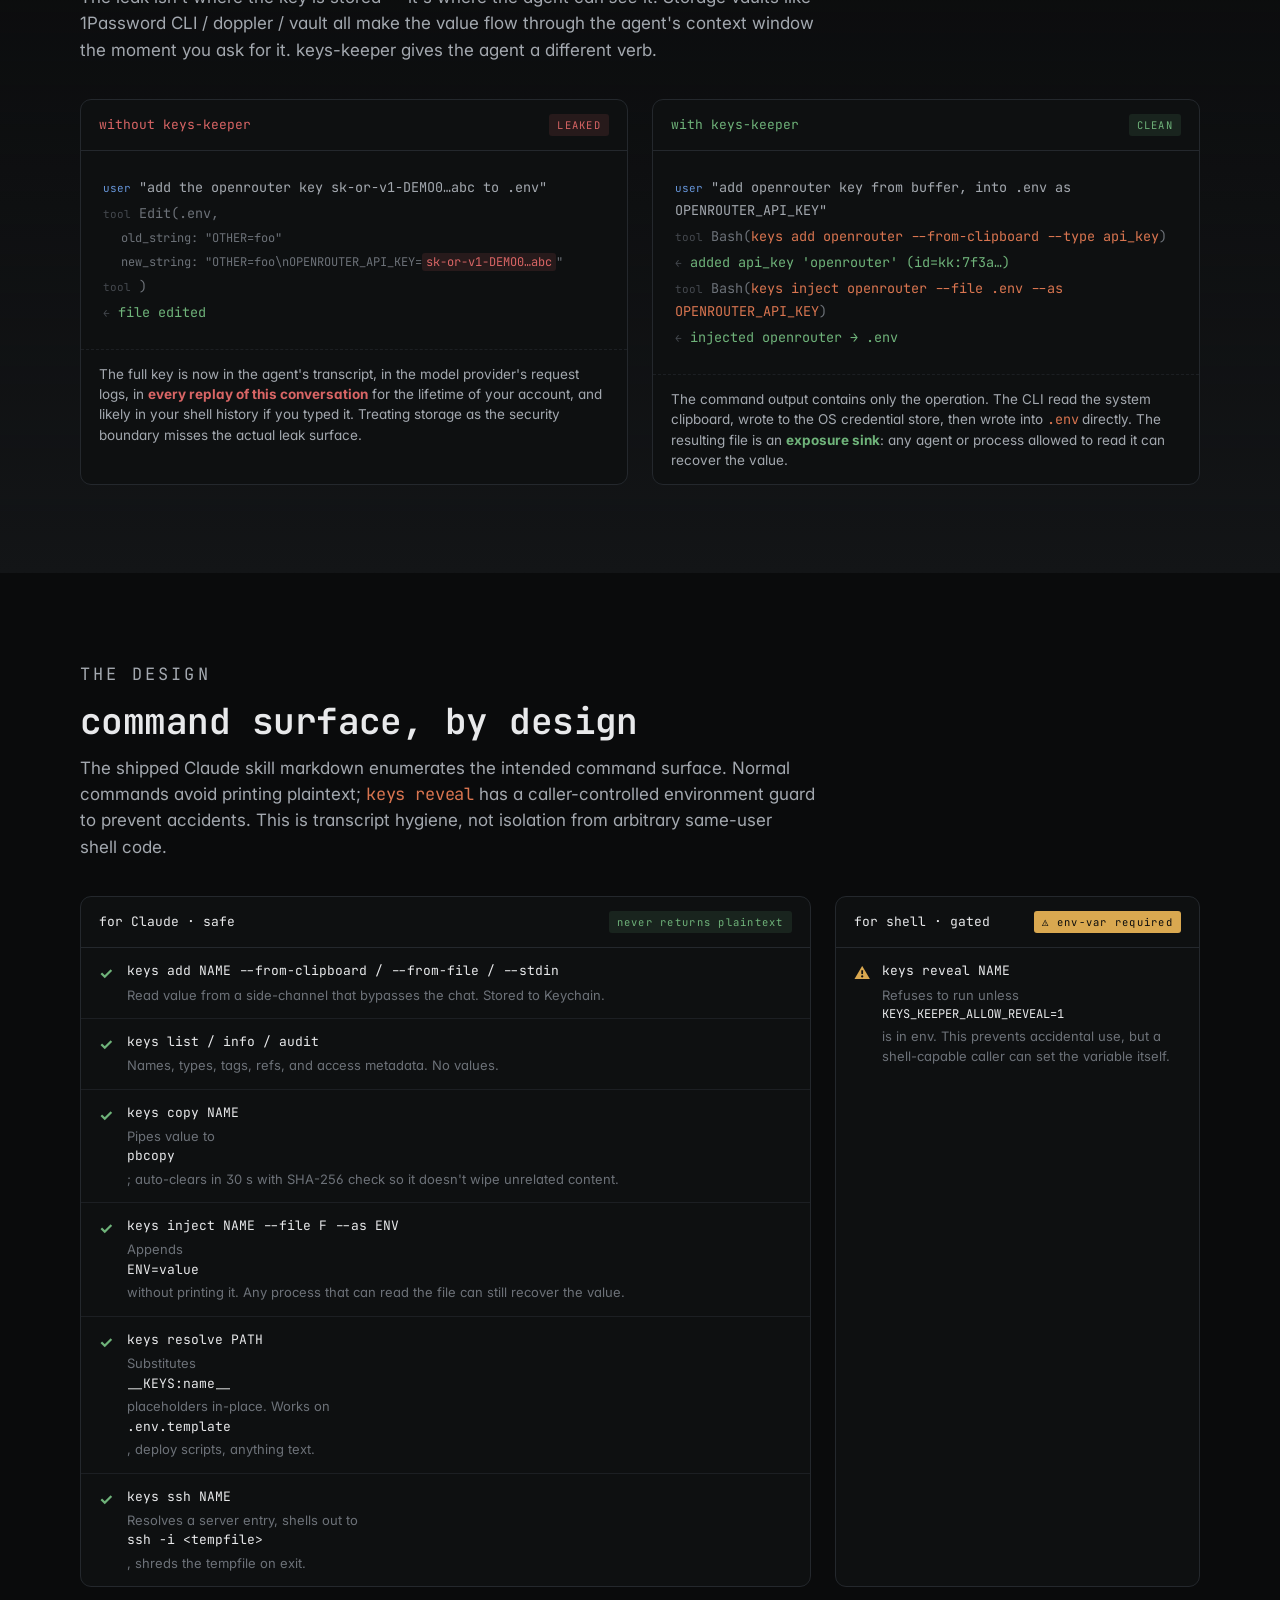
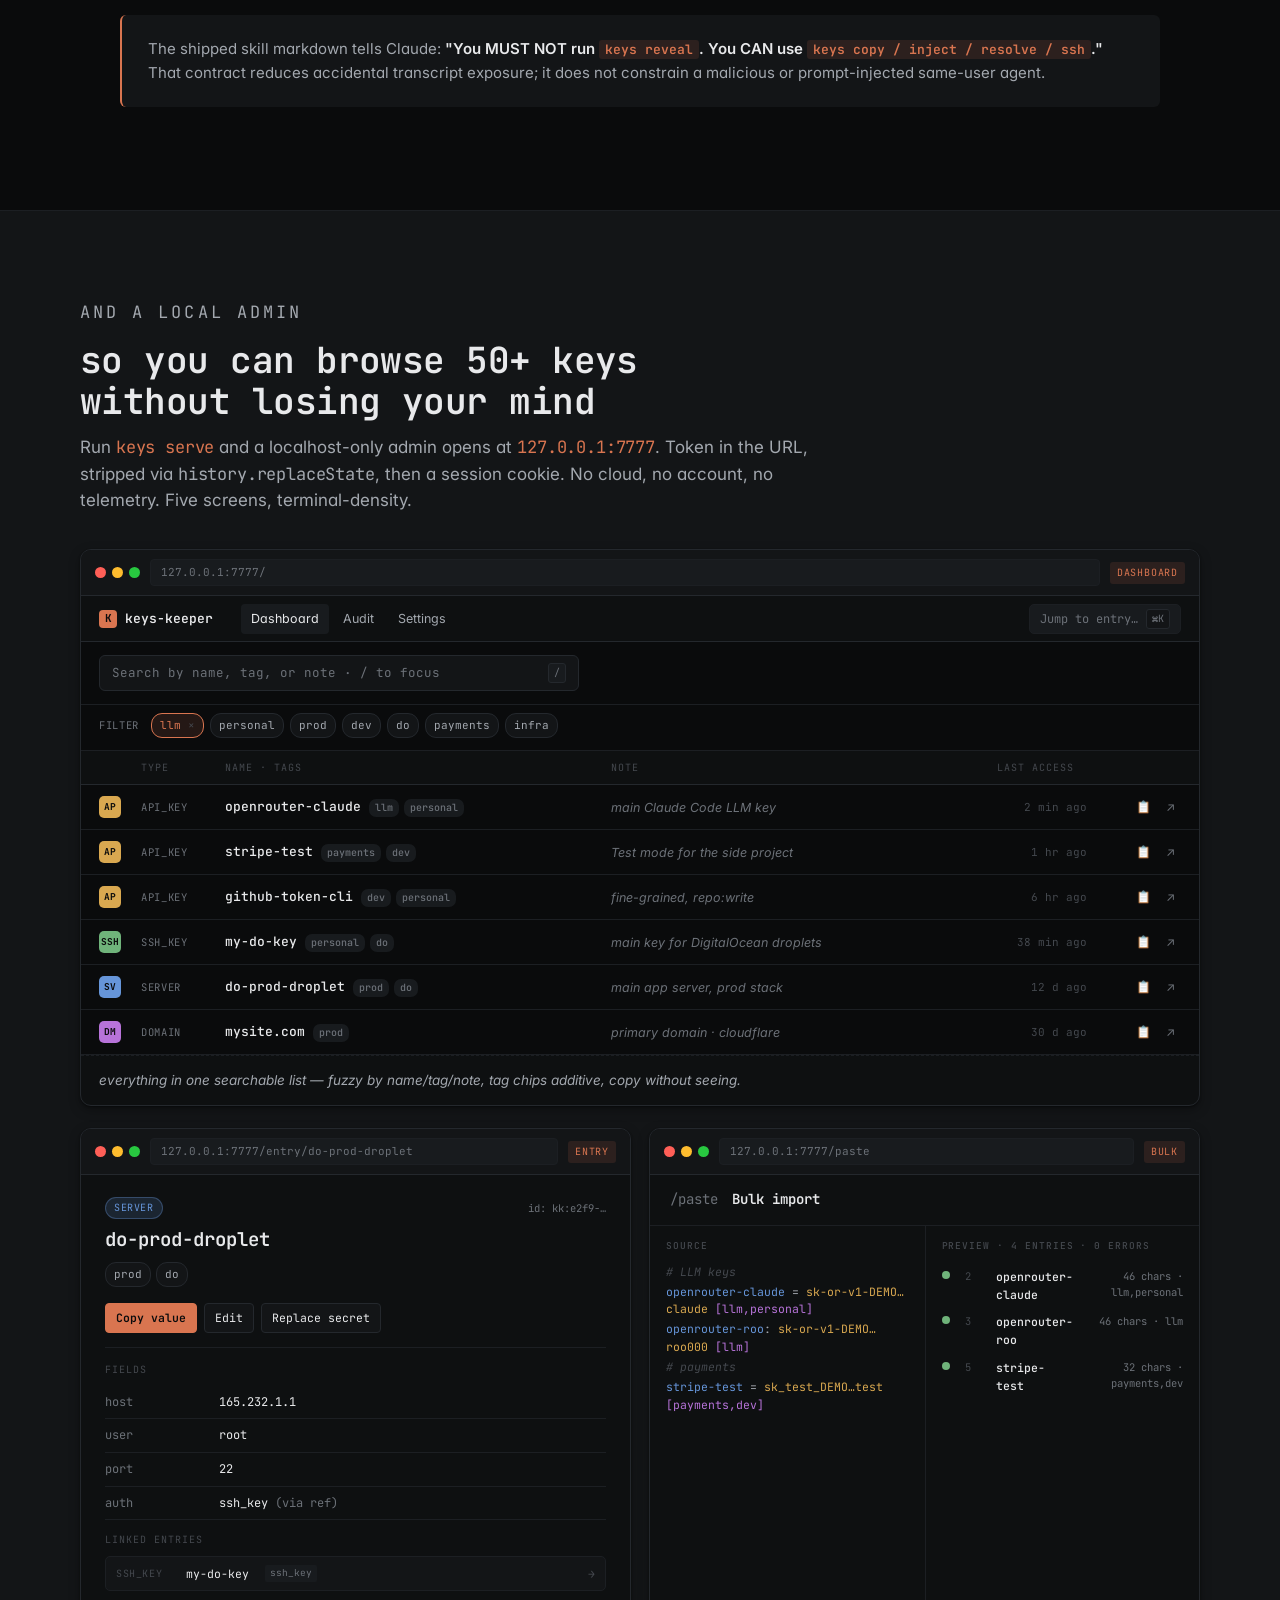
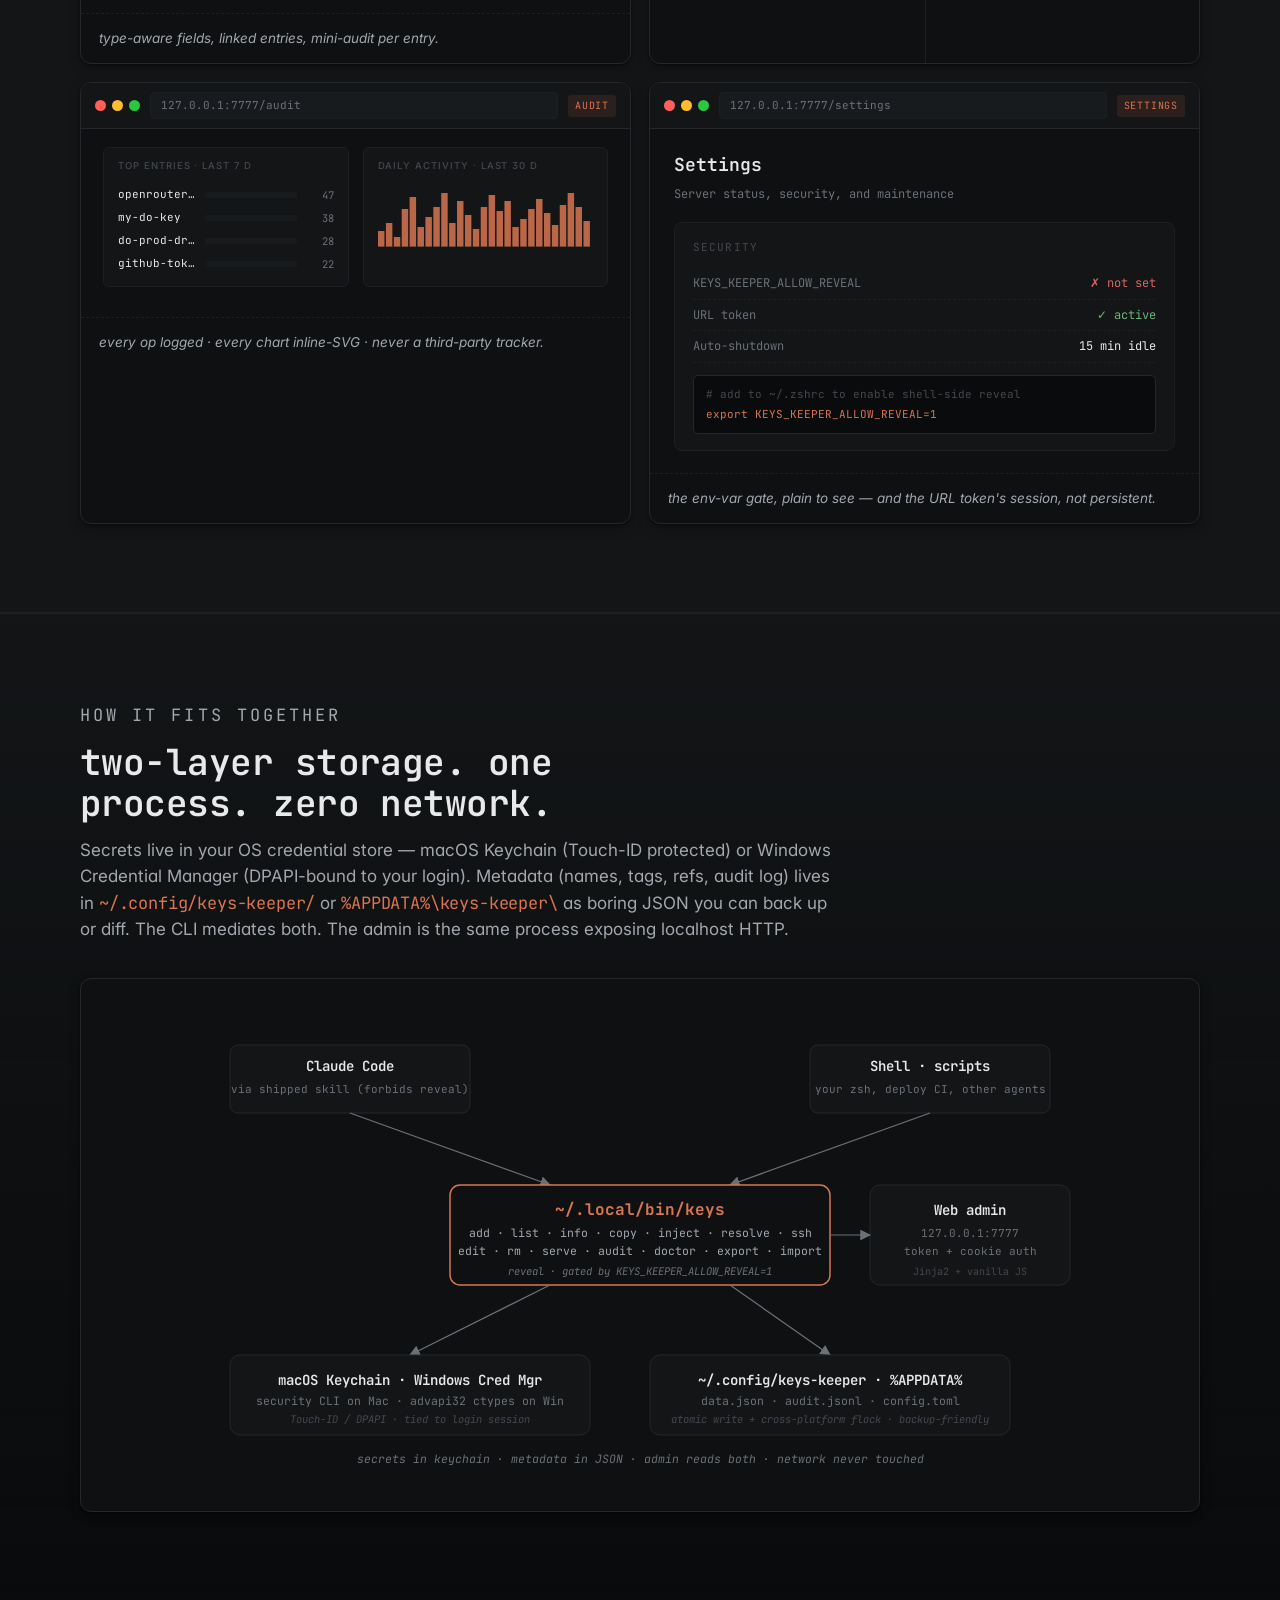
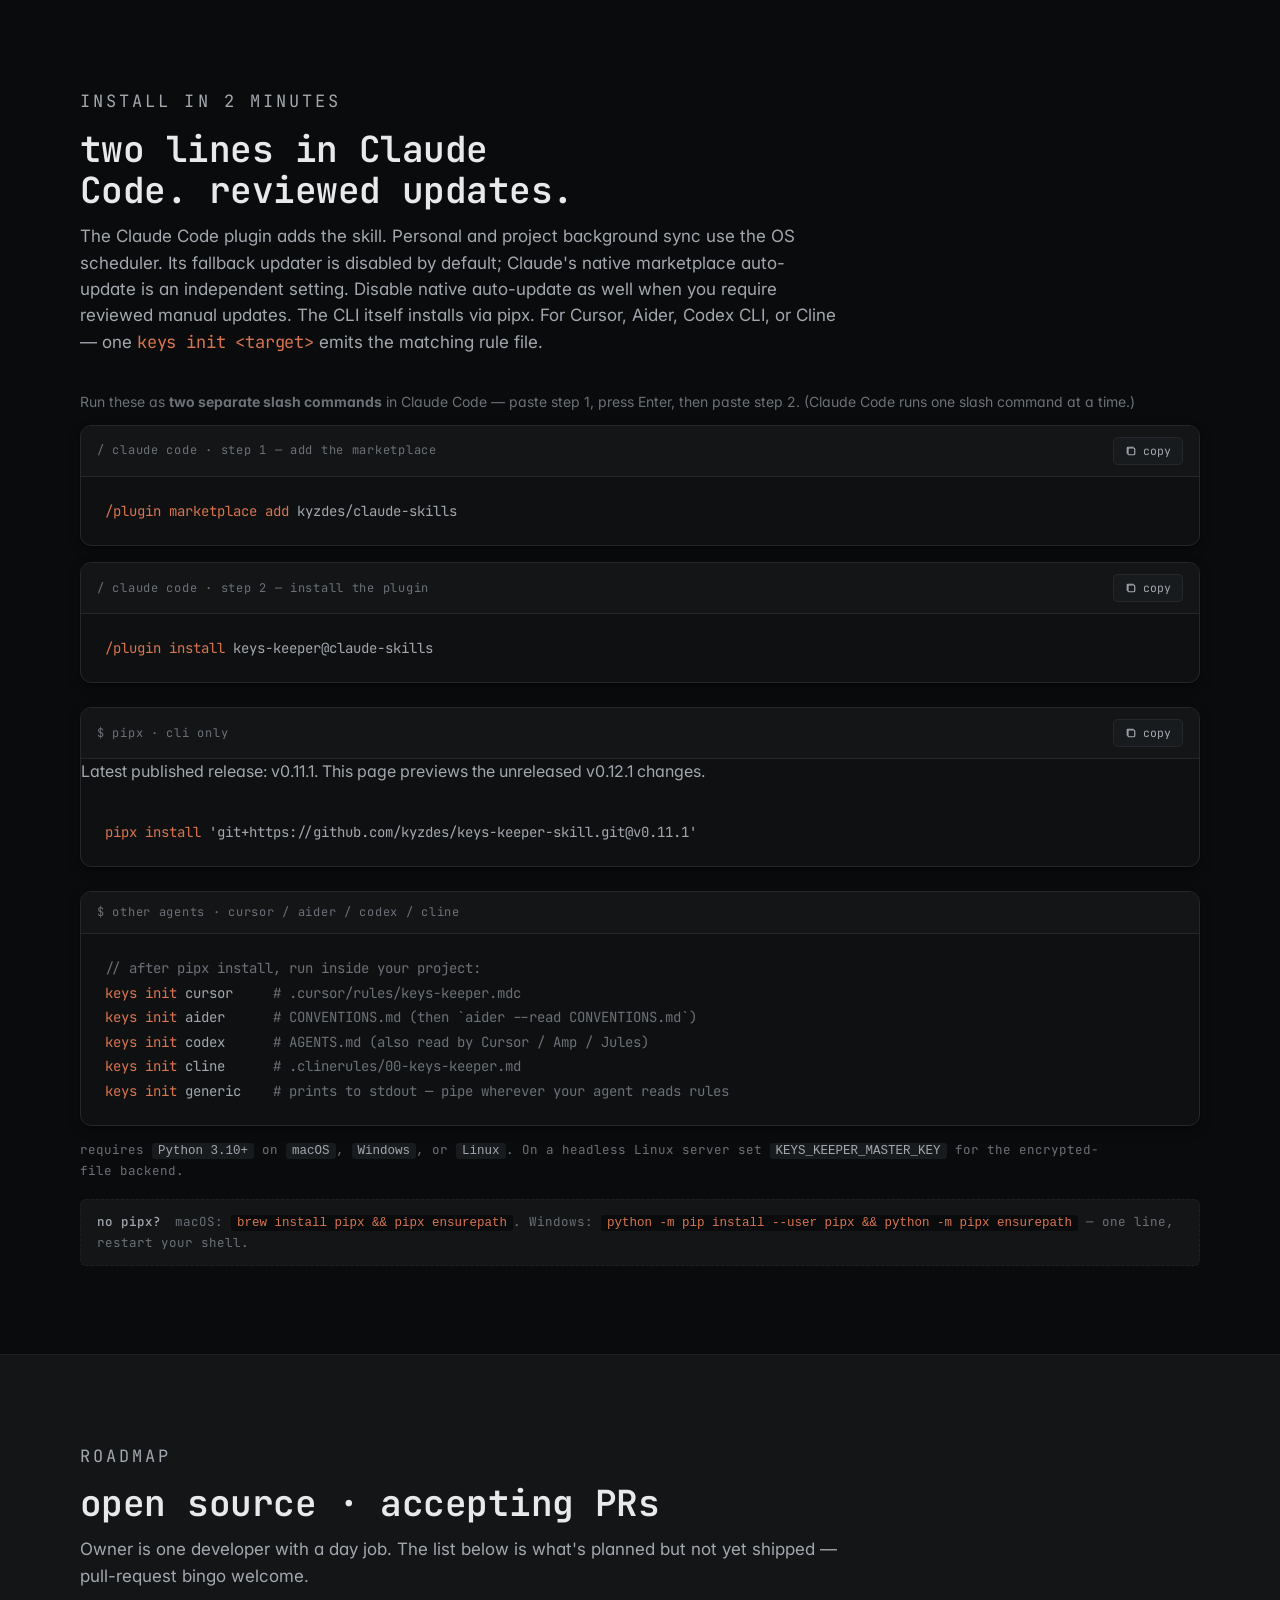
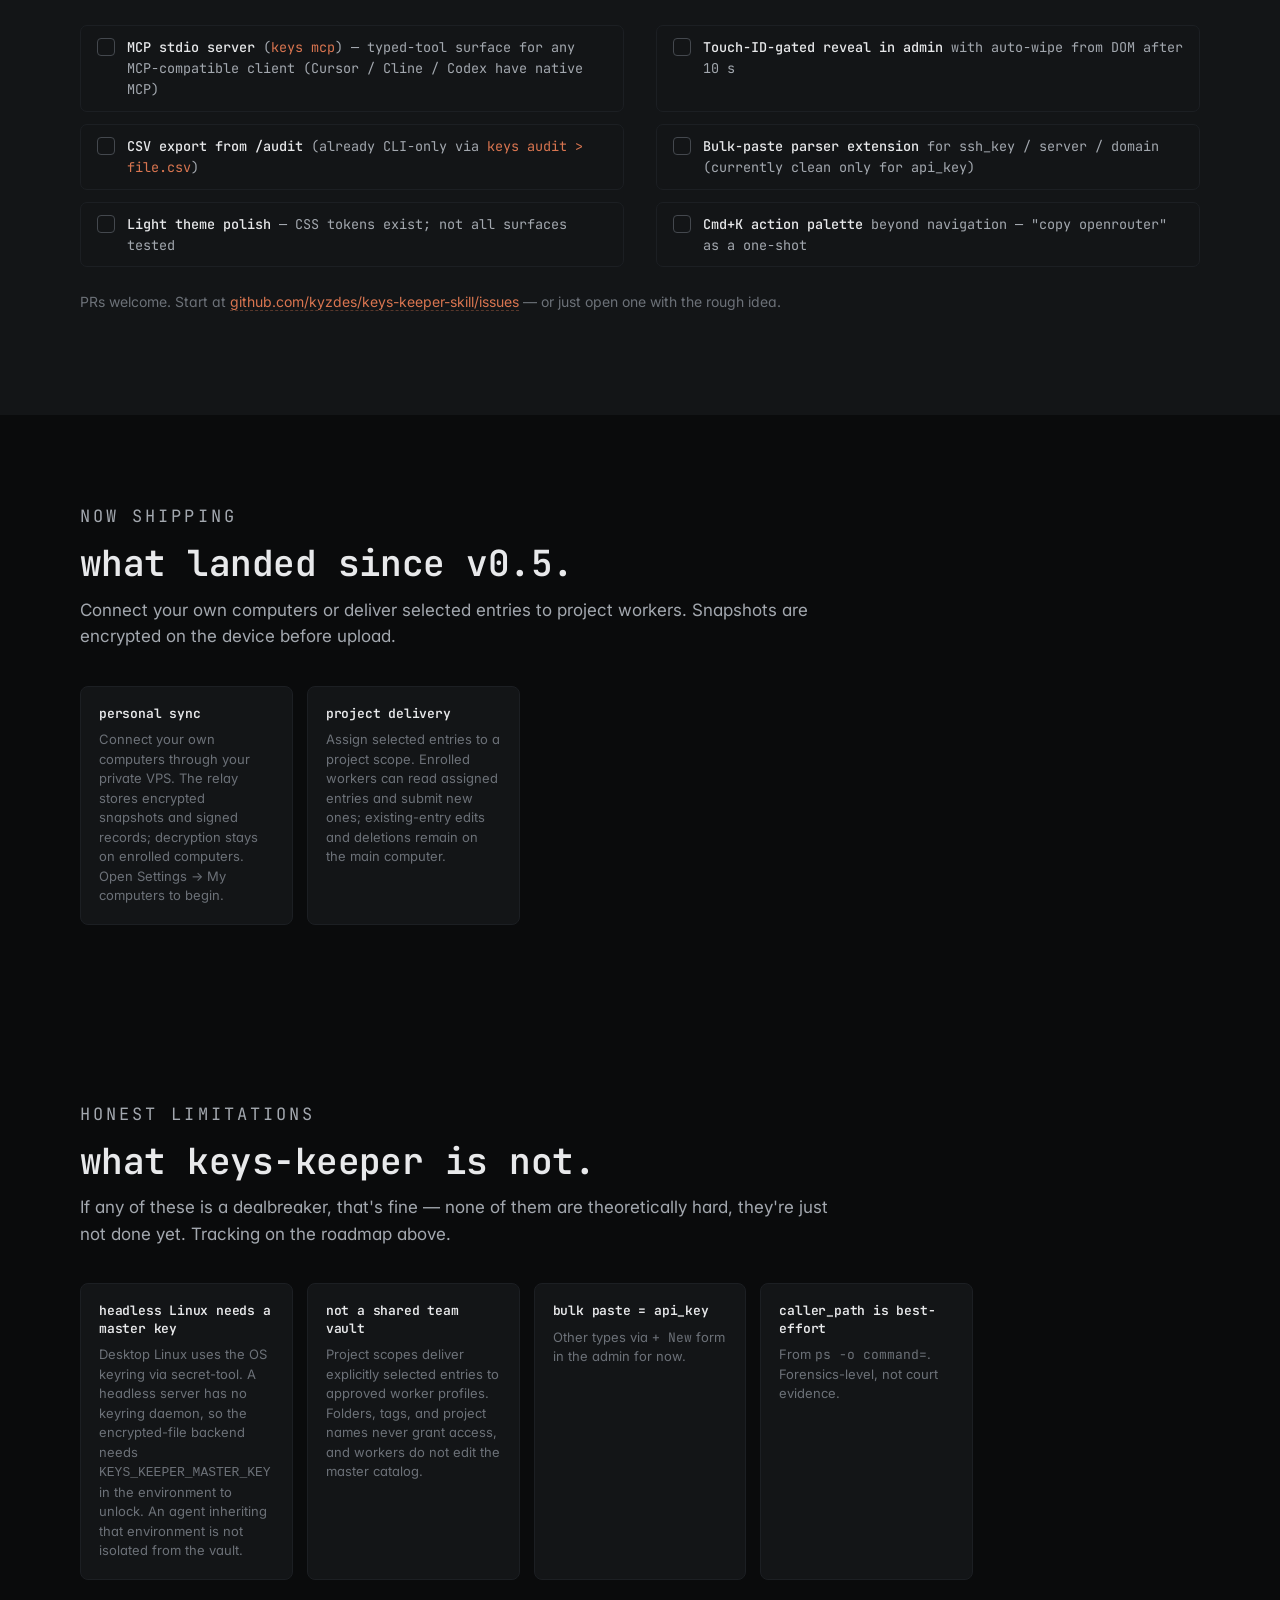
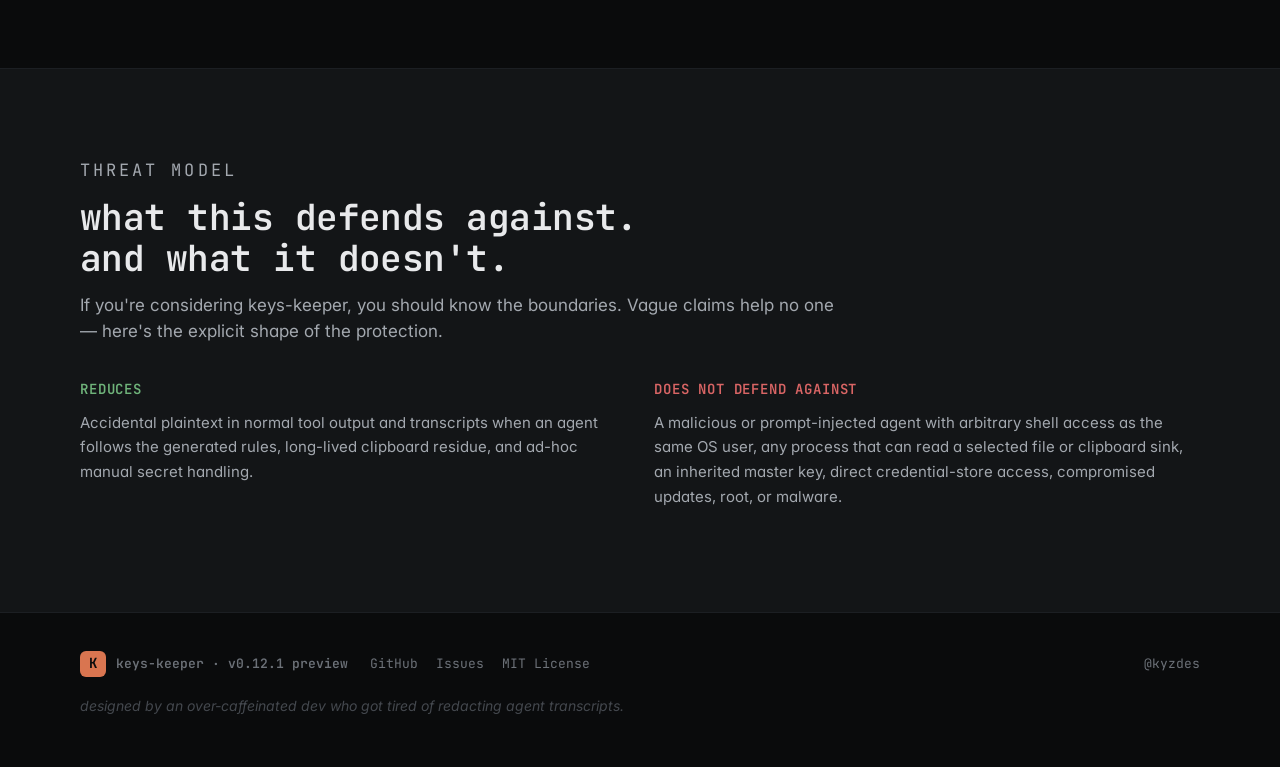
==== commit 6592f1b8: "Prepare corrected 0.12.1 package and generated installation references" ====
--- a/docs/landing/index.html
+++ b/docs/landing/index.html
@@ -688,7 +688,7 @@
 <section class="hero" id="hero">
   <div class="wrap">
     <div class="hero-head">
-      <p class="eyebrow">v0.12.0 preview · macOS + Windows + Linux · MIT</p>
+      <p class="eyebrow">v0.12.1 preview · macOS + Windows + Linux · MIT</p>
       <h1>a cross-platform secrets workflow that keeps plaintext <span class="accent">out of normal agent output</span>.</h1>
       <p class="sub">Stores keys in the macOS Keychain, Windows Credential Manager, or Linux Secret Service — with an encrypted-file fallback on headless servers. Normal commands route values to explicit sinks instead of returning them in tool output. v0.9.0 adds opt-in project-scoped delivery with explicit entry assignments. Free, open source, reviewed-release install.</p>
       <div class="cta-row">
@@ -1236,7 +1236,7 @@
           <span>copy</span>
         </button>
       </div>
-<p>Latest published release: v0.11.1. This page previews the unreleased v0.12.0 changes.</p>
+<p>Latest published release: v0.11.1. This page previews the unreleased v0.12.1 changes.</p>
 <pre id="install-pre-pipx"><span class="cmd">pipx install</span> <span class="arg">'git+https://github.com/kyzdes/keys-keeper-skill.git@v0.11.1'</span></pre>
     </div>
 
@@ -1359,7 +1359,7 @@
     <div class="row">
       <a class="brand" href="https://github.com/kyzdes/keys-keeper-skill" target="_blank" rel="noopener">
         <span class="glyph">K</span>
-        <span>keys-keeper · v0.12.0 preview</span>
+        <span>keys-keeper · v0.12.1 preview</span>
       </a>
       <div class="links">
         <a href="https://github.com/kyzdes/keys-keeper-skill" target="_blank" rel="noopener">GitHub</a>
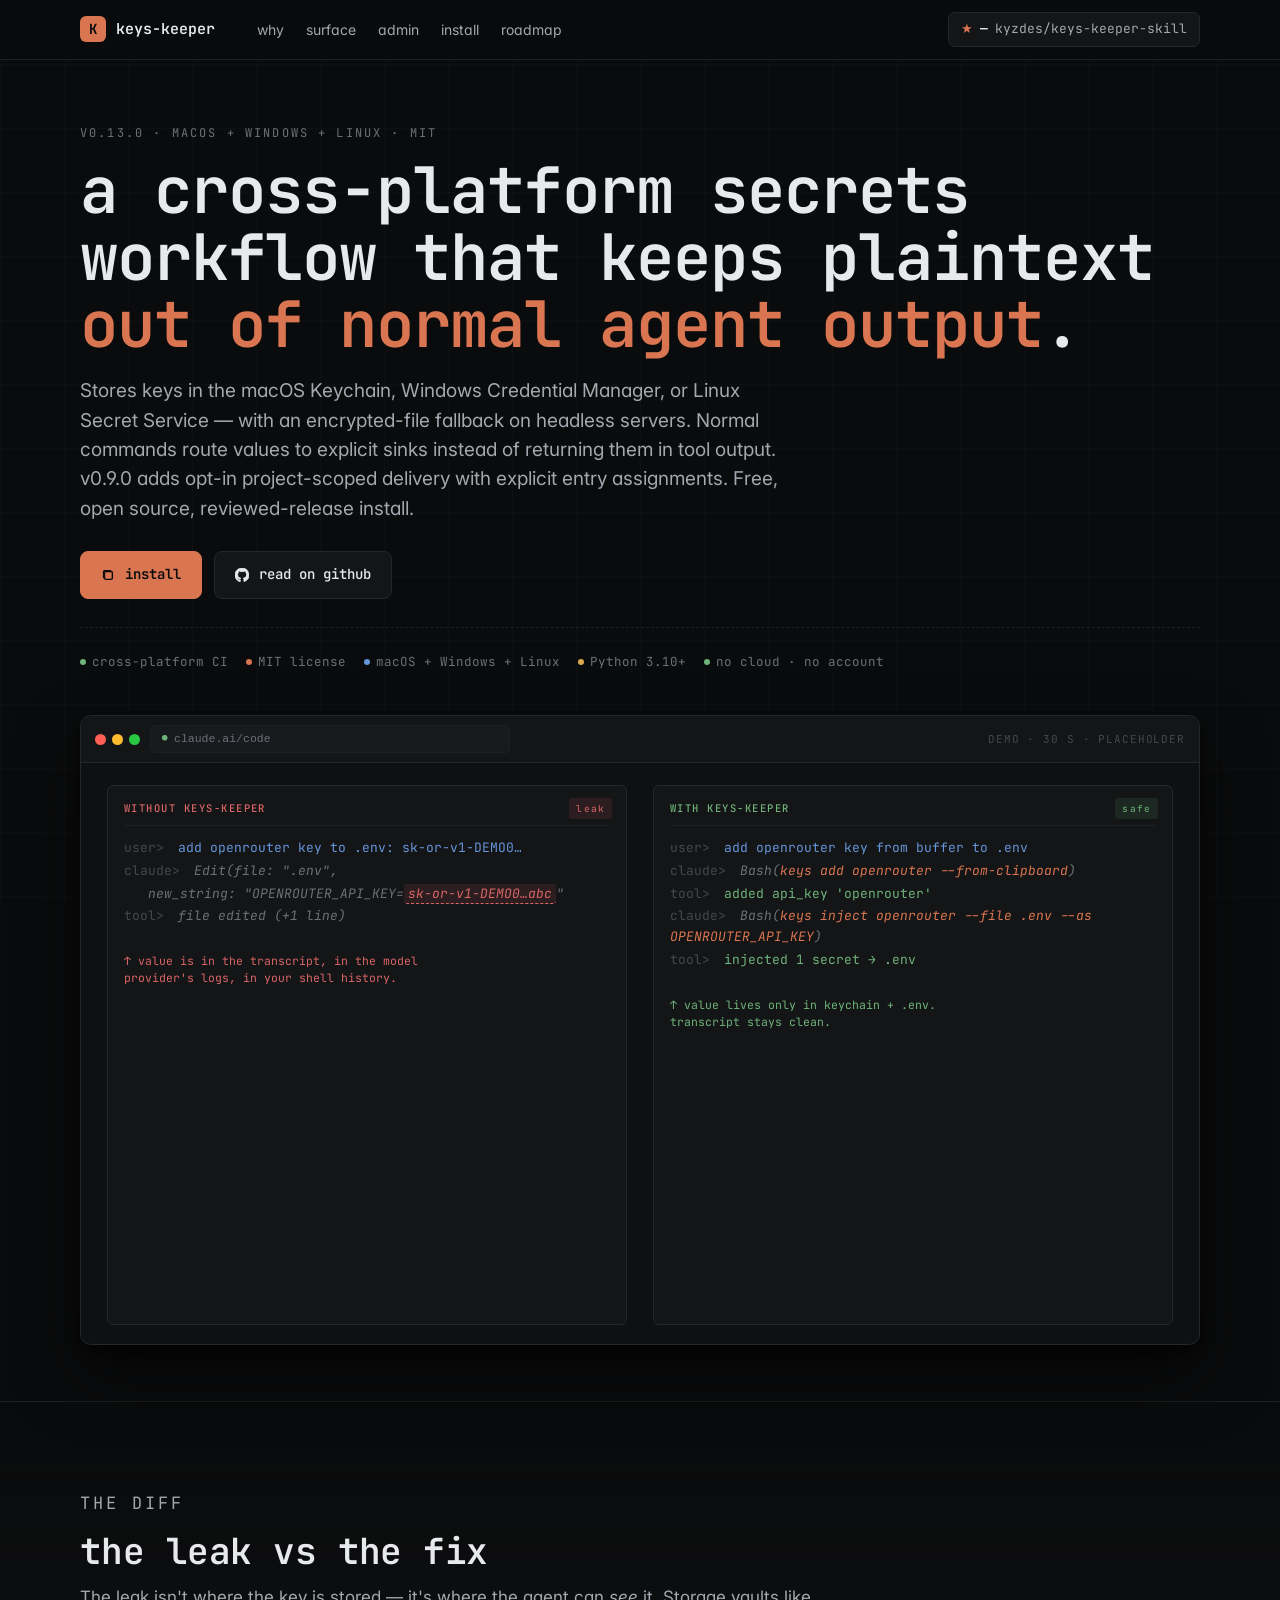
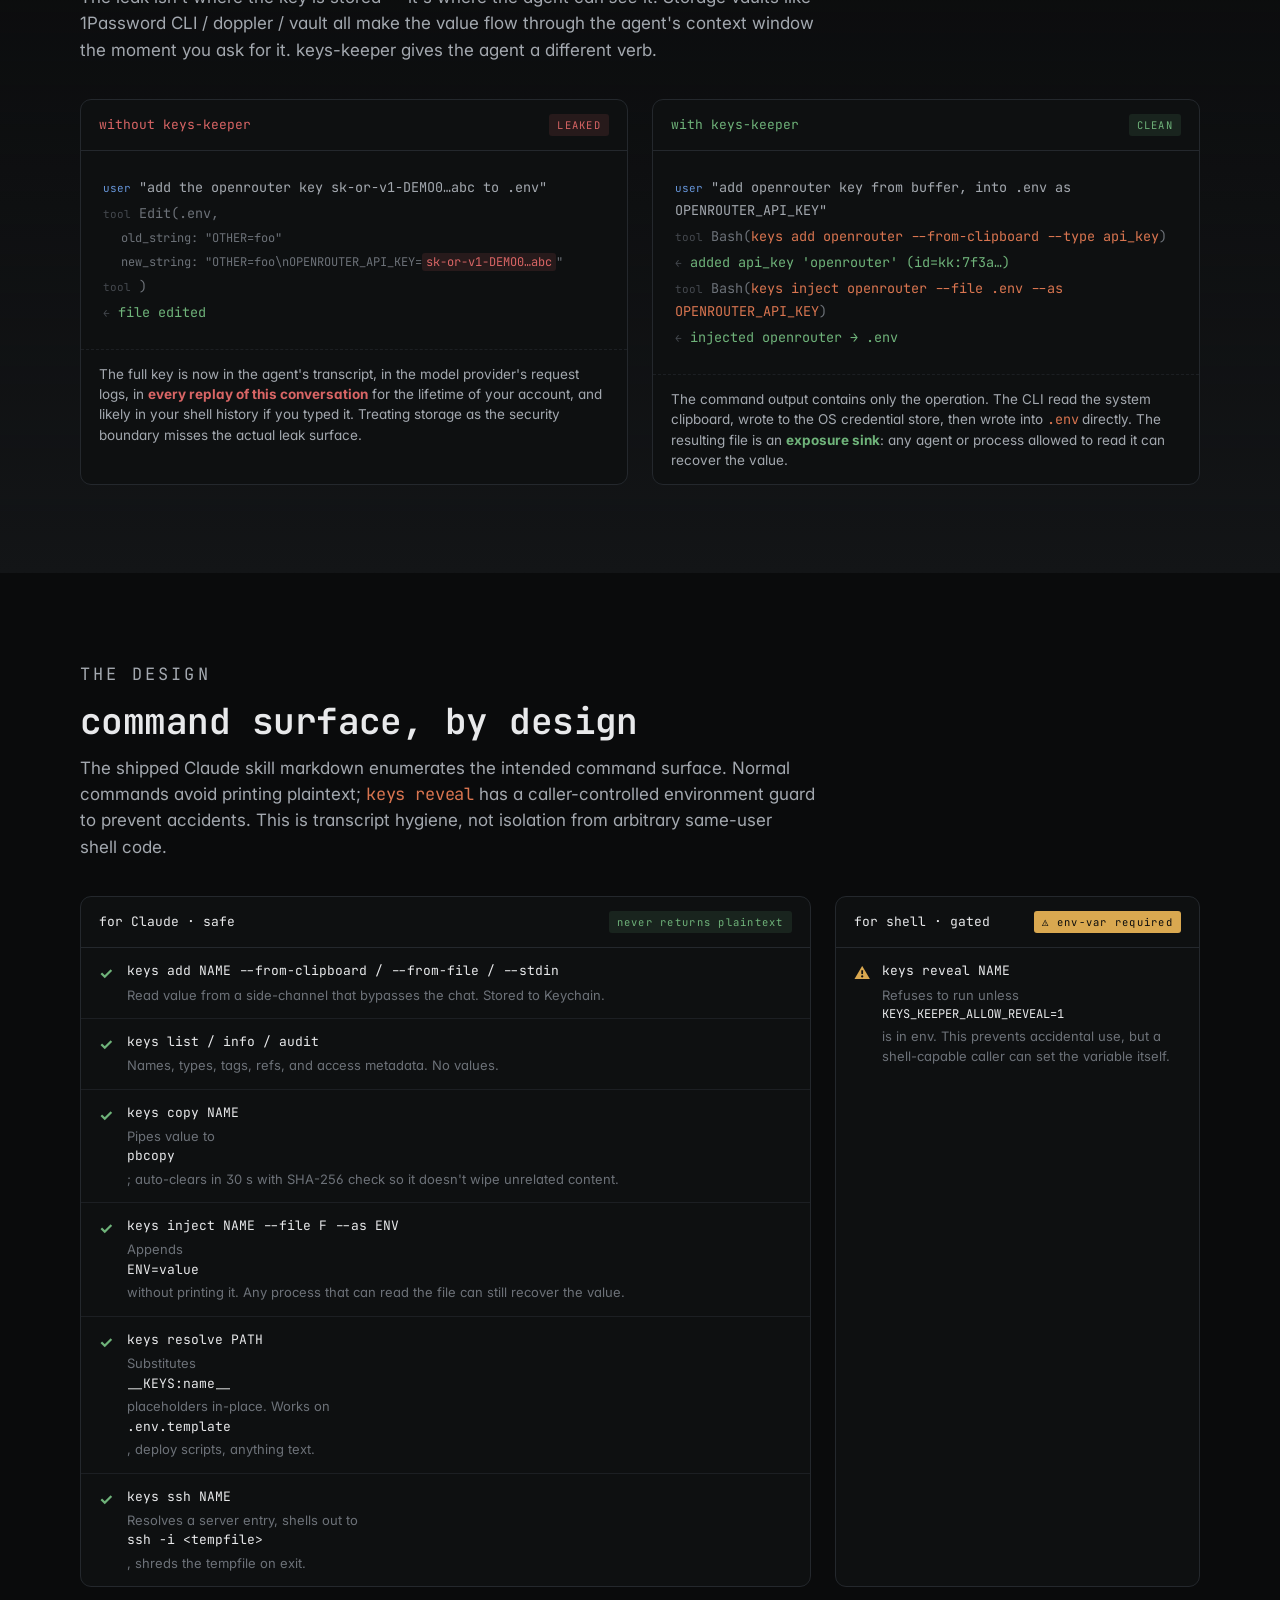
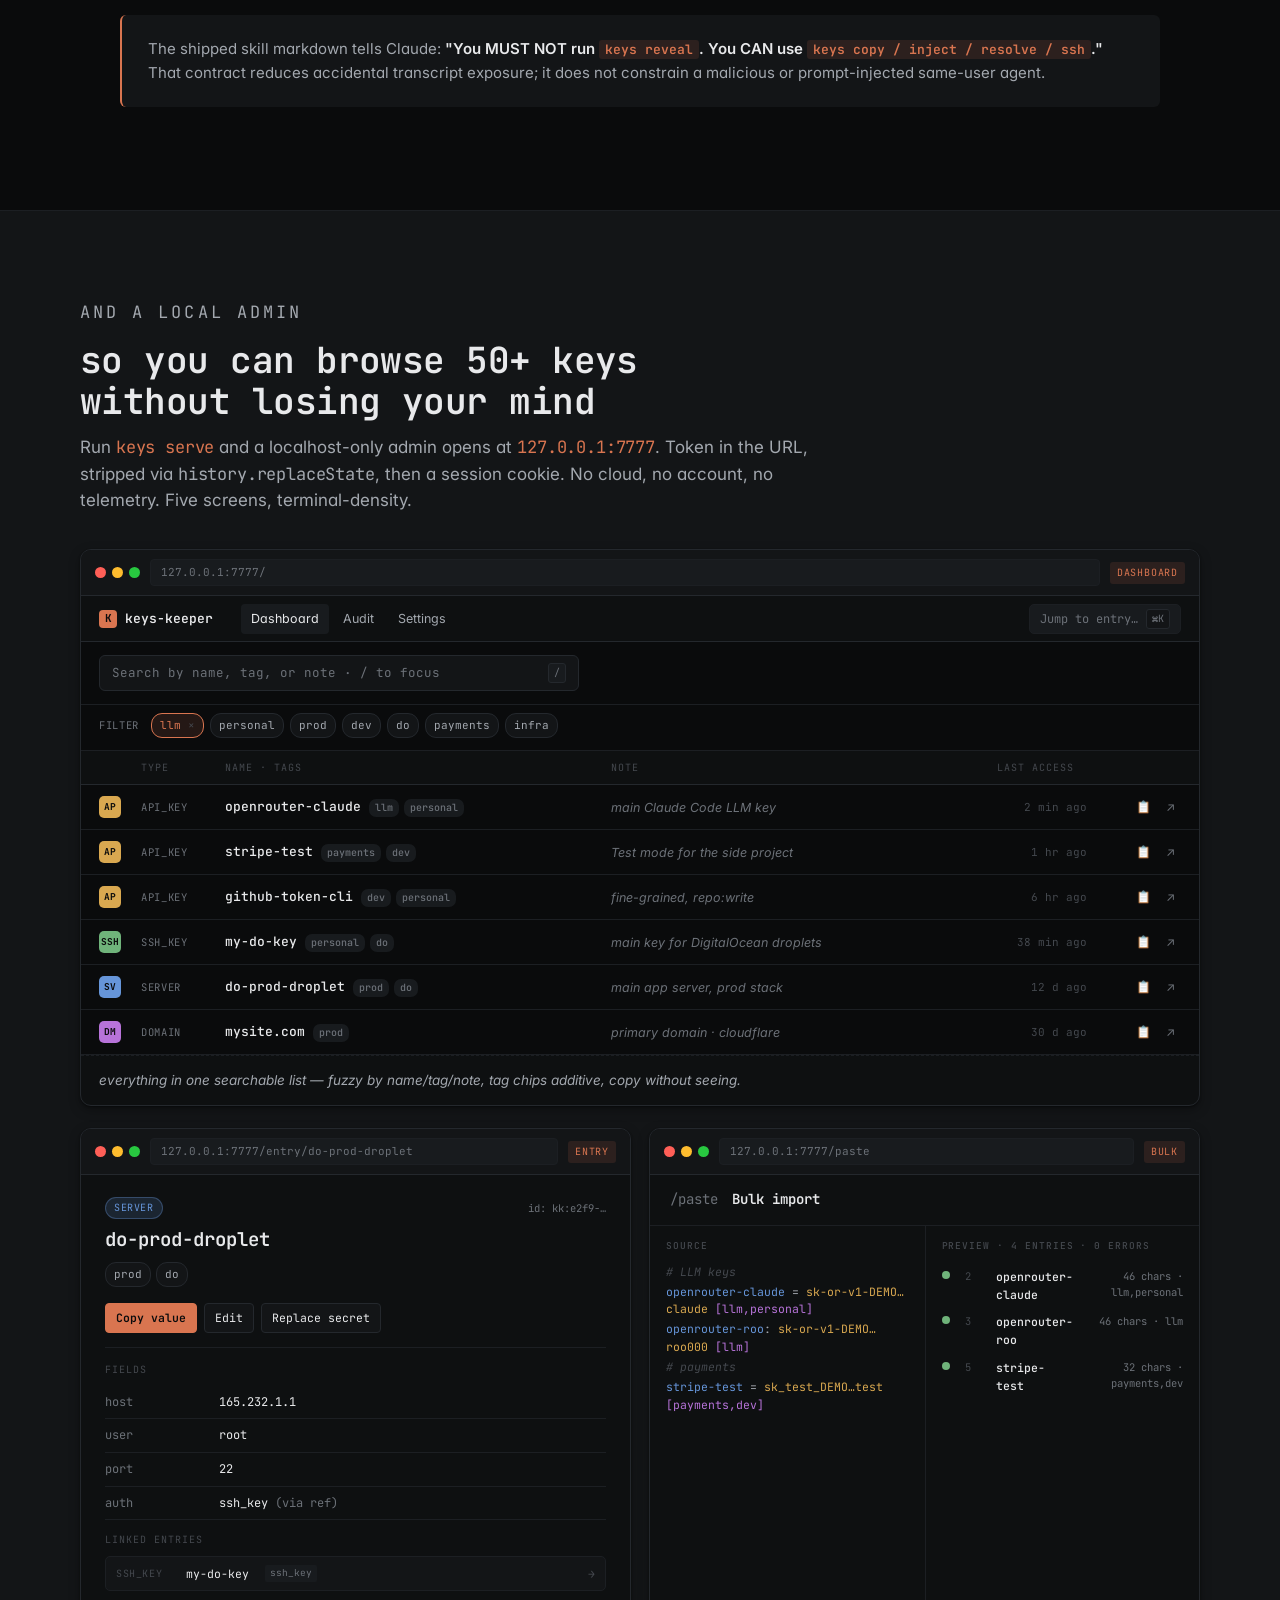
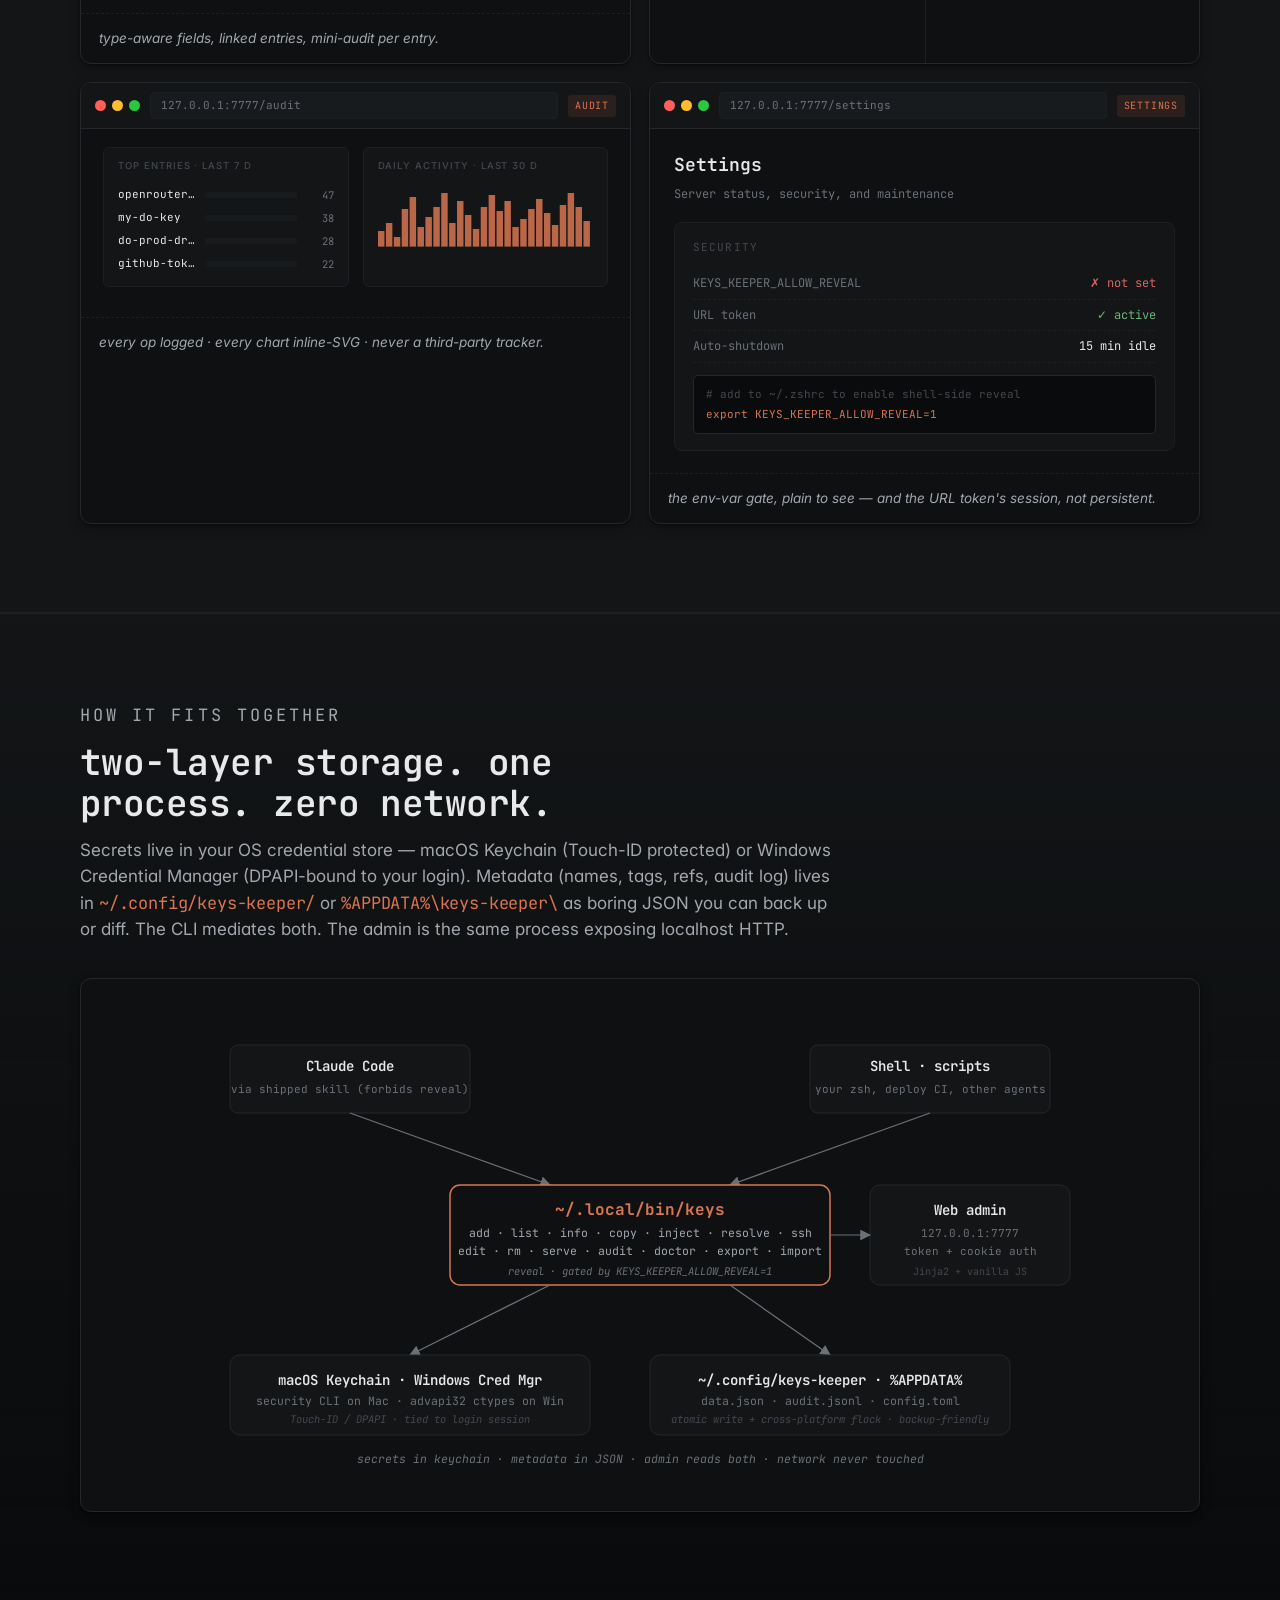
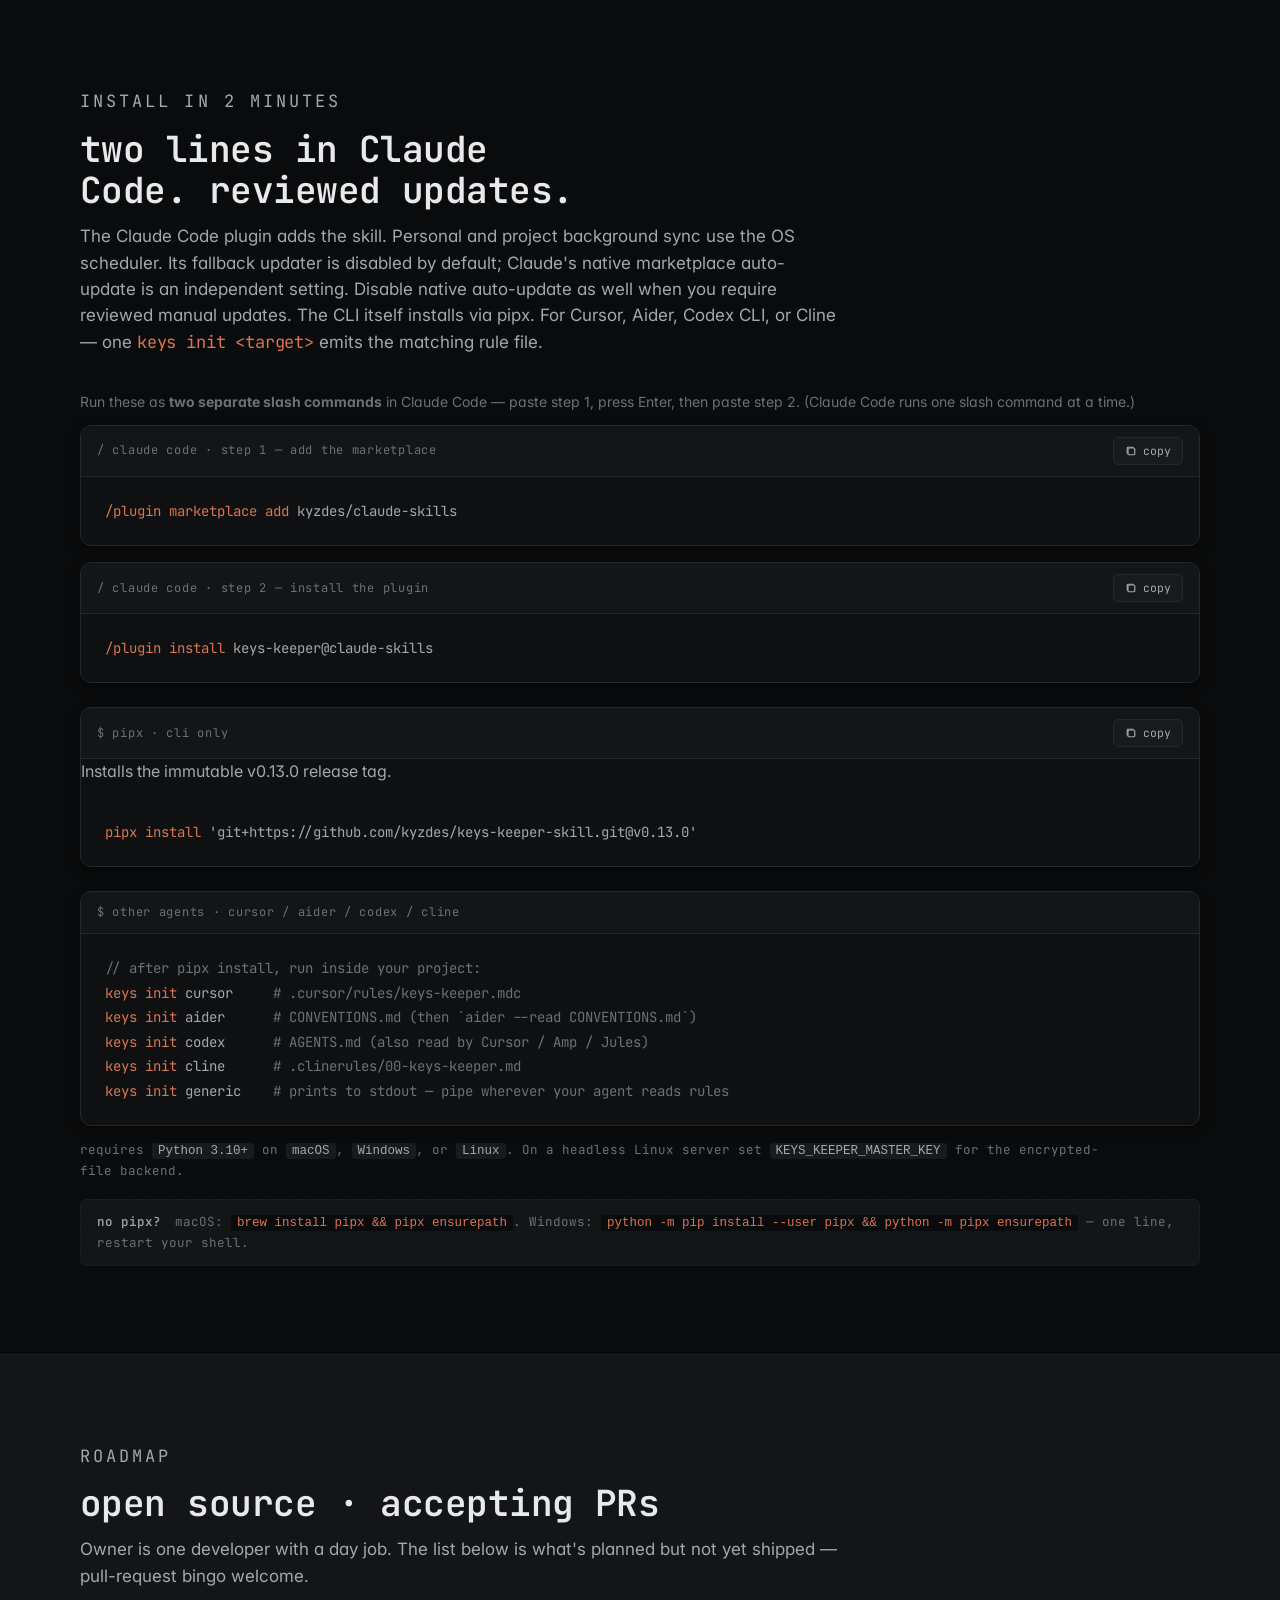
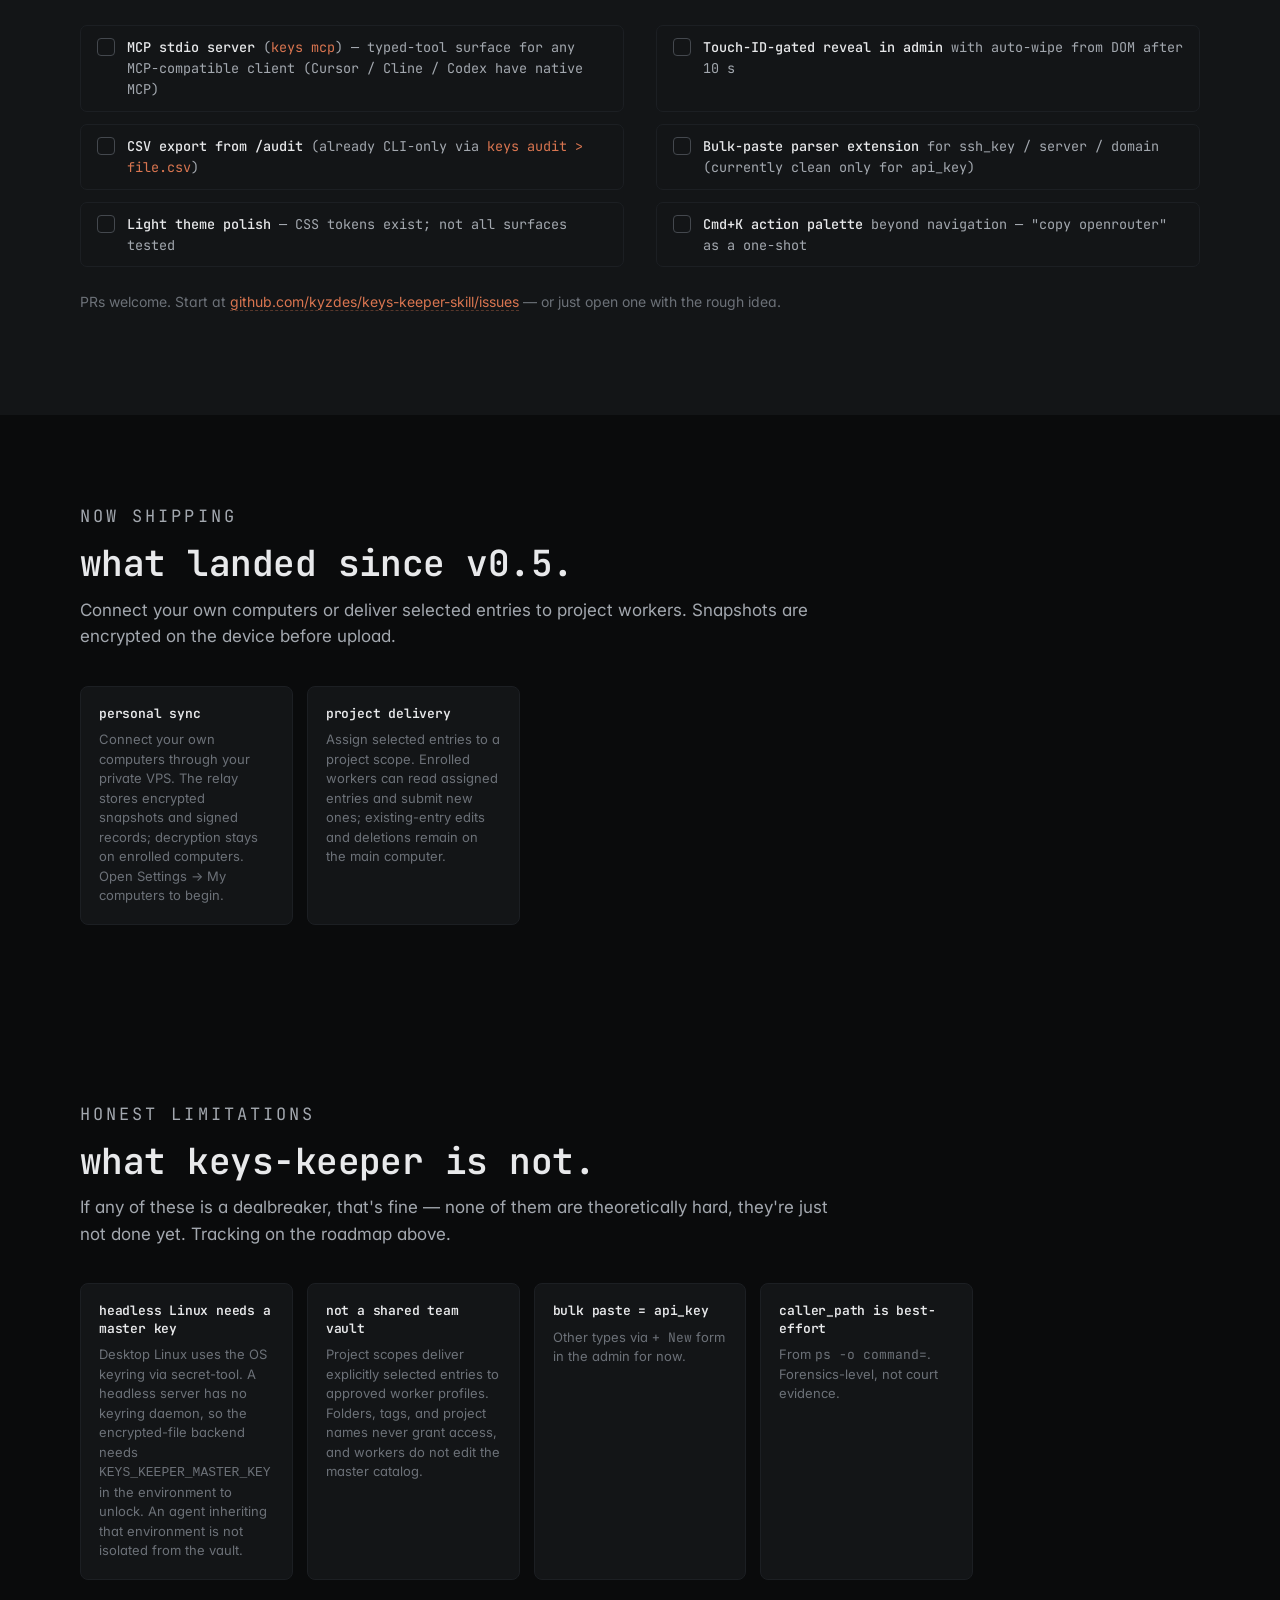
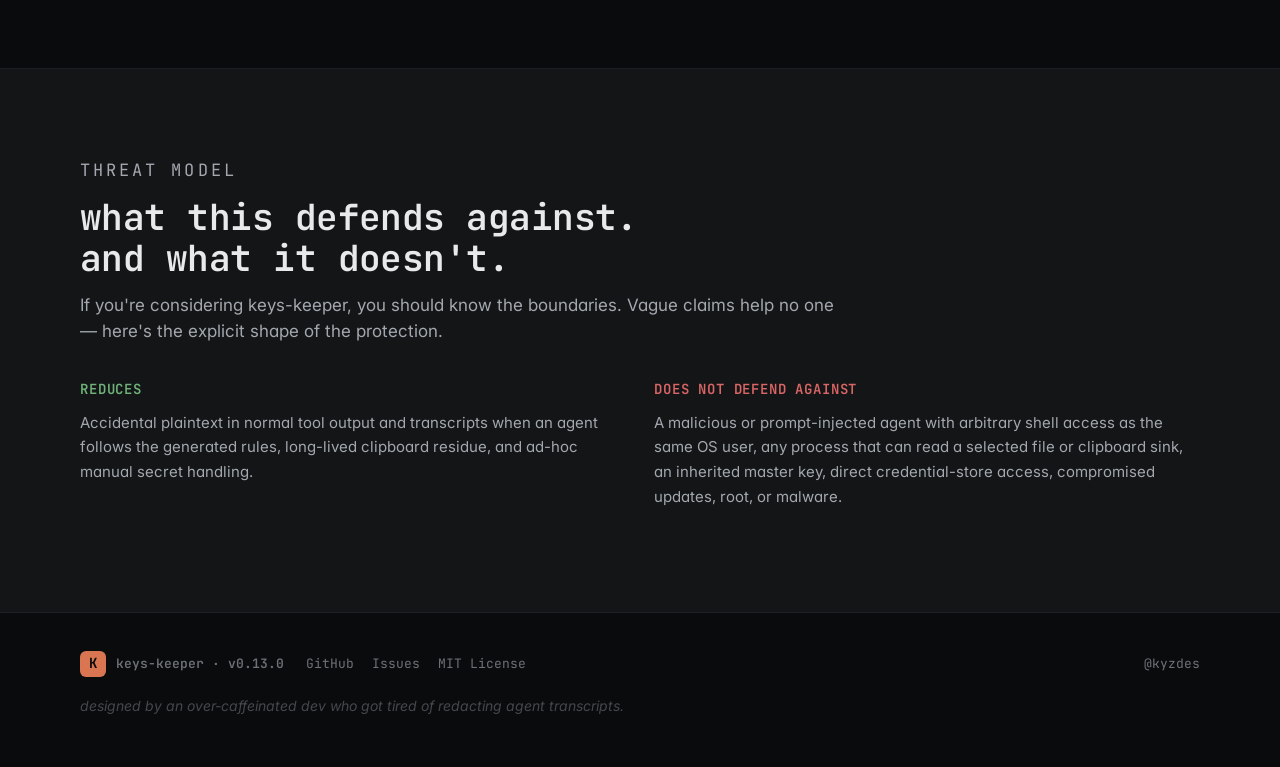
==== commit 7ae57818: "release: prepare 0.13.0 SSH workflow and distribution references" ====
--- a/docs/landing/index.html
+++ b/docs/landing/index.html
@@ -688,7 +688,7 @@
 <section class="hero" id="hero">
   <div class="wrap">
     <div class="hero-head">
-      <p class="eyebrow">v0.12.1 preview · macOS + Windows + Linux · MIT</p>
+      <p class="eyebrow">v0.13.0 · macOS + Windows + Linux · MIT</p>
       <h1>a cross-platform secrets workflow that keeps plaintext <span class="accent">out of normal agent output</span>.</h1>
       <p class="sub">Stores keys in the macOS Keychain, Windows Credential Manager, or Linux Secret Service — with an encrypted-file fallback on headless servers. Normal commands route values to explicit sinks instead of returning them in tool output. v0.9.0 adds opt-in project-scoped delivery with explicit entry assignments. Free, open source, reviewed-release install.</p>
       <div class="cta-row">
@@ -1236,8 +1236,8 @@
           <span>copy</span>
         </button>
       </div>
-<p>Latest published release: v0.11.1. This page previews the unreleased v0.12.1 changes.</p>
-<pre id="install-pre-pipx"><span class="cmd">pipx install</span> <span class="arg">'git+https://github.com/kyzdes/keys-keeper-skill.git@v0.11.1'</span></pre>
+<p>Installs the immutable v0.13.0 release tag.</p>
+<pre id="install-pre-pipx"><span class="cmd">pipx install</span> <span class="arg">'git+https://github.com/kyzdes/keys-keeper-skill.git@v0.13.0'</span></pre>
     </div>
 
     <div class="install-block" style="margin-top: 24px;">
@@ -1359,7 +1359,7 @@
     <div class="row">
       <a class="brand" href="https://github.com/kyzdes/keys-keeper-skill" target="_blank" rel="noopener">
         <span class="glyph">K</span>
-        <span>keys-keeper · v0.12.1 preview</span>
+        <span>keys-keeper · v0.13.0</span>
       </a>
       <div class="links">
         <a href="https://github.com/kyzdes/keys-keeper-skill" target="_blank" rel="noopener">GitHub</a>
